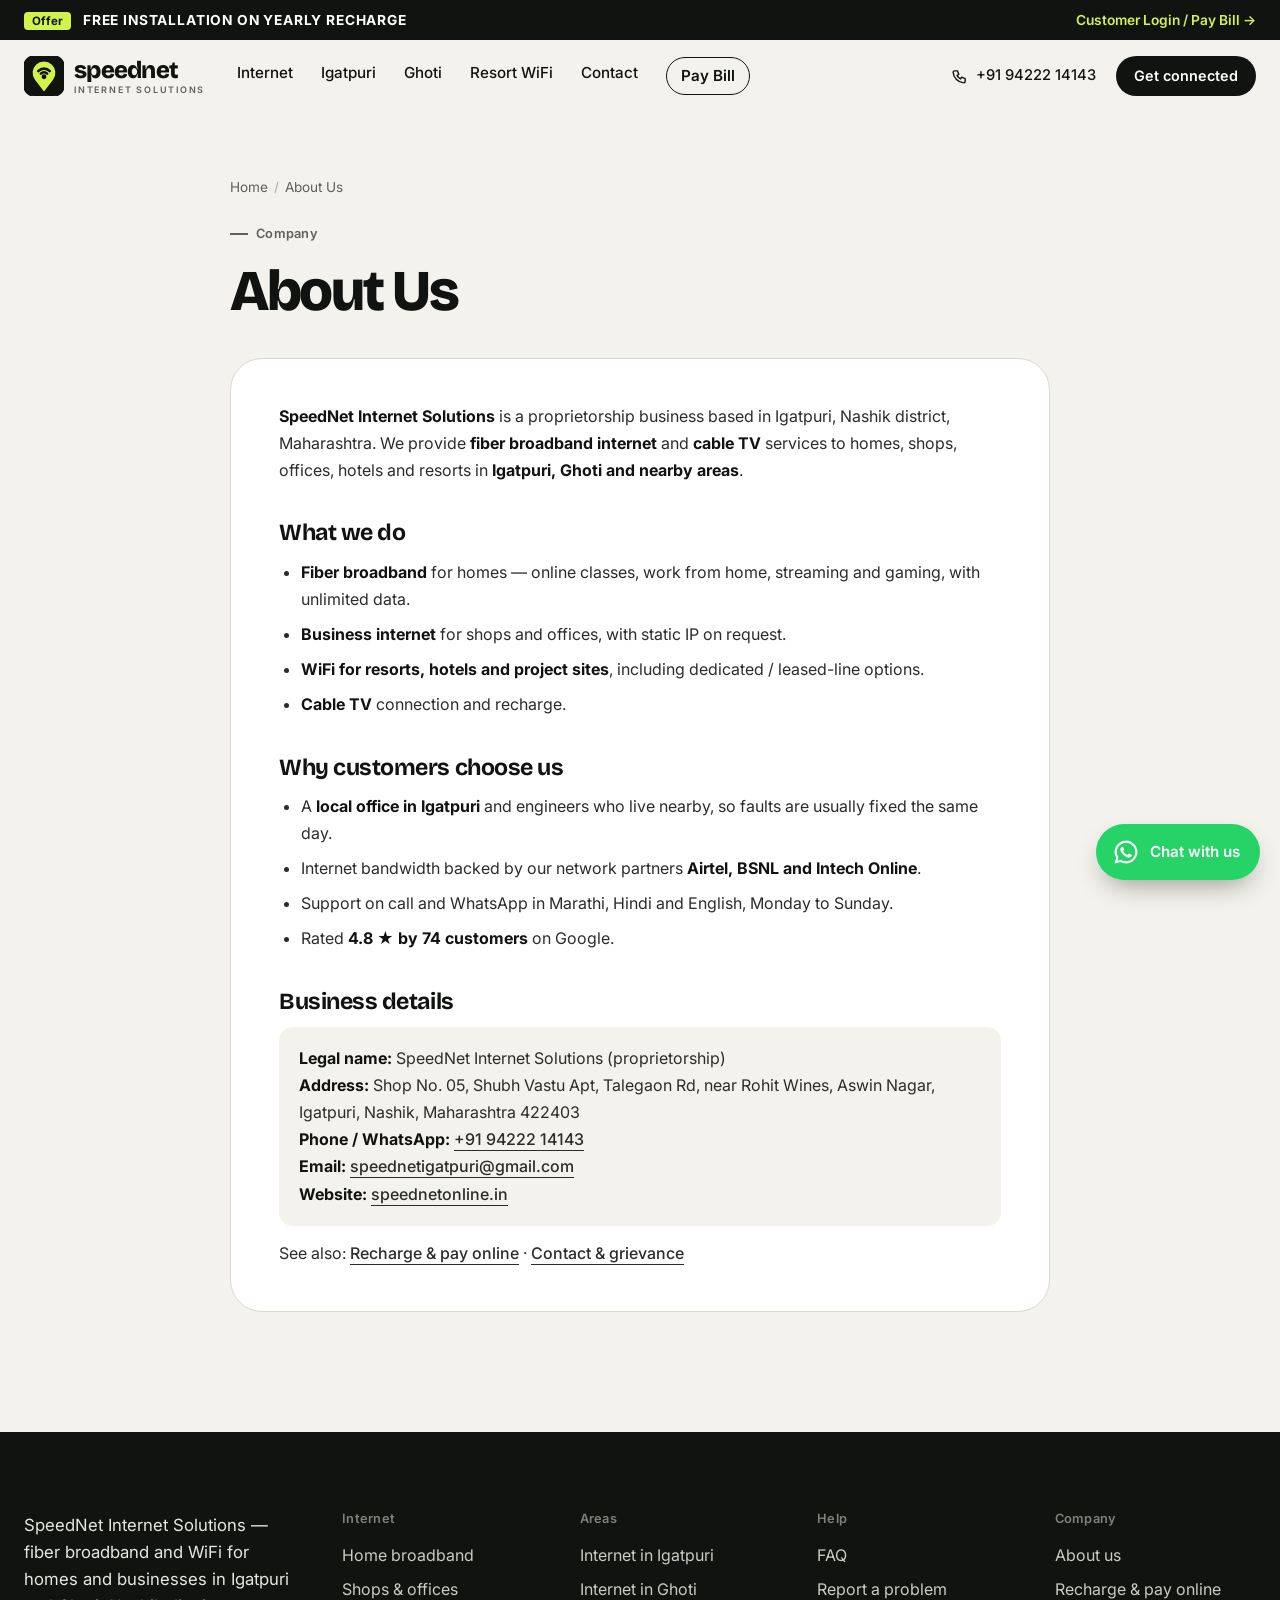
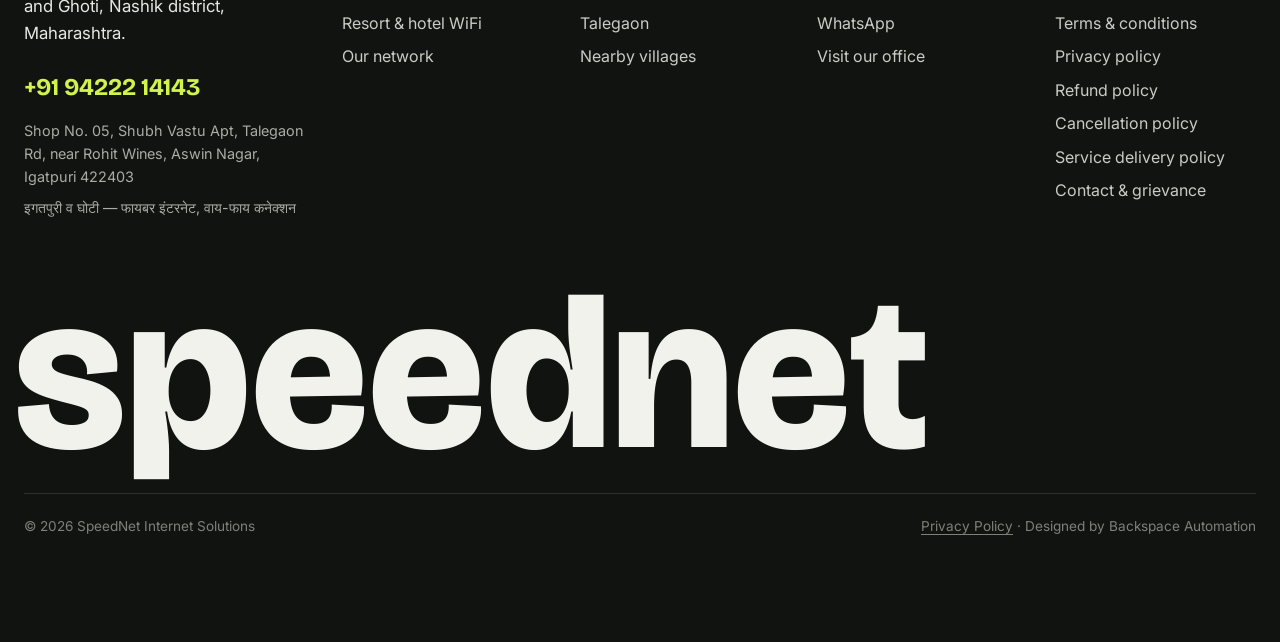
==== about/index.html @ 379d0dfe "Add payment-gateway pages: About, Recharge, Terms, Refund, Cancellation, Service Delivery, Contact &" ====
<!doctype html>
<html lang="en-IN">
<head>
  <meta charset="utf-8" />
  <meta name="viewport" content="width=device-width, initial-scale=1" />
  <title>About Us | SpeedNet Internet Solutions</title>
  <meta name="description" content="About SpeedNet Internet Solutions — local fiber broadband and cable TV provider in Igatpuri and Ghoti, Nashik district." />
  <link rel="canonical" href="https://speednetonline.in/about/" />
  <meta name="robots" content="index, follow" />
  <meta name="theme-color" content="#f4f2ec" />
  <link rel="preconnect" href="https://fonts.googleapis.com" />
  <link rel="preconnect" href="https://fonts.gstatic.com" crossorigin />
  <link href="https://fonts.googleapis.com/css2?family=Bricolage+Grotesque:opsz,wght@12..96,500;12..96,600;12..96,700;12..96,800&family=Inter:wght@400;500;600&family=Instrument+Serif:ital@1&display=swap" rel="stylesheet" />
  <link rel="stylesheet" href="../styles.css?v=18" />
  <link rel="icon" type="image/svg+xml" href="../brand/speednet-icon.svg" />
  <link rel="apple-touch-icon" href="../brand/png/apple-touch-icon.png" />
  <meta property="og:type" content="website" />
  <meta property="og:locale" content="en_IN" />
  <meta property="og:site_name" content="SpeedNet Internet Solutions" />
  <meta property="og:title" content="About Us | SpeedNet Internet Solutions" />
  <meta property="og:description" content="About SpeedNet Internet Solutions — local fiber broadband and cable TV provider in Igatpuri and Ghoti, Nashik district." />
  <meta property="og:url" content="https://speednetonline.in/about/" />
  <meta property="og:image" content="https://speednetonline.in/brand/png/speednet-share.png" />
  <script type="application/ld+json">
{
  "@context": "https://schema.org",
  "@graph": [
    {
      "@type": "BreadcrumbList",
      "itemListElement": [
        {
          "@type": "ListItem",
          "position": 1,
          "name": "Home",
          "item": "https://speednetonline.in/"
        },
        {
          "@type": "ListItem",
          "position": 2,
          "name": "About Us",
          "item": "https://speednetonline.in/about/"
        }
      ]
    },
    {
      "@type": "AboutPage",
      "name": "About Us",
      "url": "https://speednetonline.in/about/",
      "inLanguage": "en-IN",
      "dateModified": "2026-11-23",
      "publisher": {
        "@id": "https://speednetonline.in/#business"
      }
    }
  ]
}
  </script>
</head>
<body>

  <div class="topbar">
    <div class="wrap topbar__inner">
      <p class="topbar__offer"><span class="tag">Offer</span> <strong>FREE INSTALLATION ON YEARLY RECHARGE</strong></p>
      <a href="https://customer.speednetonline.in/" target="_blank" rel="noopener">Customer Login / Pay Bill →</a>
    </div>
  </div>

  <header class="nav" id="nav">
    <div class="wrap nav__inner">
      <a href="../" class="brand" aria-label="SpeedNet Internet Solutions home">
        <svg class="brand__mark" viewBox="0 0 64 64" aria-hidden="true"><rect width="64" height="64" rx="16" fill="#111311"/><path d="M32 55 L18.5 37.3 A17 17 0 1 1 45.5 37.3 Z" fill="#d2f34c" stroke="#d2f34c" stroke-width="2.4" stroke-linejoin="round"/><path d="M22.8 24.1 A13 13 0 0 1 41.2 24.1 M27 28.2 A7 7 0 0 1 37 28.2" fill="none" stroke="#111311" stroke-width="4.2" stroke-linecap="round"/><circle cx="32" cy="33.2" r="2.9" fill="#111311"/></svg>
        <span class="brand__name">speednet<small>Internet Solutions</small></span>
      </a>
      <nav class="nav__links" id="navLinks" aria-label="Main">
        <a href="../#plans">Internet</a>
        <a href="../igatpuri/">Igatpuri</a>
        <a href="../ghoti/">Ghoti</a>
        <a href="../resort-wifi-igatpuri/">Resort WiFi</a>
        <a href="/contact/">Contact</a>
        <a href="https://customer.speednetonline.in/" class="nav__pay" target="_blank" rel="noopener">Pay Bill</a>
        <a href="https://wa.me/919422214143?text=Hi%20SpeedNet%2C%20I%20want%20a%20new%20connection" class="btn btn--ink nav__mobile-cta" target="_blank" rel="noopener">WhatsApp us</a>
      </nav>
      <div class="nav__right">
        <a href="tel:+919422214143" class="nav__phone"><svg viewBox="0 0 24 24"><path d="M5 4h4l2 5-2.5 1.5a11 11 0 0 0 5 5L15 13l5 2v4a2 2 0 0 1-2 2A16 16 0 0 1 3 6a2 2 0 0 1 2-2"/></svg> +91 94222 14143</a>
        <a href="/contact/" class="btn btn--ink btn--sm">Get connected</a>
        <button class="burger" id="burger" aria-label="Menu" aria-expanded="false"><span></span><span></span></button>
      </div>
    </div>
  </header>

  <main>
    <section class="section legal-page">
      <div class="wrap legal">
        <ol class="crumbs" aria-label="Breadcrumb"><li><a href="../">Home</a></li><li aria-current="page">About Us</li></ol>
        <p class="eyebrow">Company</p>
        <h1>About Us</h1>

        <div class="legal__body">

<p><strong>SpeedNet Internet Solutions</strong> is a proprietorship business based in Igatpuri, Nashik district, Maharashtra. We provide <strong>fiber broadband internet</strong> and <strong>cable TV</strong> services to homes, shops, offices, hotels and resorts in <strong>Igatpuri, Ghoti and nearby areas</strong>.</p>
<h2>What we do</h2>
<ul>
  <li><strong>Fiber broadband</strong> for homes — online classes, work from home, streaming and gaming, with unlimited data.</li>
  <li><strong>Business internet</strong> for shops and offices, with static IP on request.</li>
  <li><strong>WiFi for resorts, hotels and project sites</strong>, including dedicated / leased-line options.</li>
  <li><strong>Cable TV</strong> connection and recharge.</li>
</ul>
<h2>Why customers choose us</h2>
<ul>
  <li>A <strong>local office in Igatpuri</strong> and engineers who live nearby, so faults are usually fixed the same day.</li>
  <li>Internet bandwidth backed by our network partners <strong>Airtel, BSNL and Intech Online</strong>.</li>
  <li>Support on call and WhatsApp in Marathi, Hindi and English, Monday to Sunday.</li>
  <li>Rated <strong>4.8 ★ by 74 customers</strong> on Google.</li>
</ul>
<h2>Business details</h2>
<p class="legal__contact"><strong>Legal name:</strong> SpeedNet Internet Solutions (proprietorship)<br /><strong>Address:</strong> Shop No. 05, Shubh Vastu Apt, Talegaon Rd, near Rohit Wines, Aswin Nagar, Igatpuri, Nashik, Maharashtra 422403<br /><strong>Phone / WhatsApp:</strong> <a class="ul" href="tel:+919422214143">+91 94222 14143</a><br /><strong>Email:</strong> <a class="ul" href="mailto:speednetigatpuri@gmail.com">speednetigatpuri@gmail.com</a><br /><strong>Website:</strong> <a class="ul" href="https://speednetonline.in/">speednetonline.in</a></p>
<p>See also: <a class="ul" href="/recharge/">Recharge &amp; pay online</a> · <a class="ul" href="/contact/">Contact &amp; grievance</a></p>

        </div>
      </div>
    </section>
  </main>

  <footer class="footer">
    <div class="wrap">
      <div class="footer__top">
        <div class="footer__col footer__about">
          <p>SpeedNet Internet Solutions — fiber broadband and WiFi for homes and businesses in Igatpuri and Ghoti, Nashik district, Maharashtra.</p>
          <p class="footer__contact"><a href="tel:+919422214143">+91 94222 14143</a></p>
          <p class="footer__addr">Shop No. 05, Shubh Vastu Apt, Talegaon Rd, near Rohit Wines, Aswin Nagar, Igatpuri 422403</p>
          <p class="footer__addr mr" lang="mr">इगतपुरी व घोटी — फायबर इंटरनेट, वाय-फाय कनेक्शन</p>
        </div>
        <div class="footer__col"><h4>Internet</h4><a href="../#plans">Home broadband</a><a href="../#plans">Shops &amp; offices</a><a href="../resort-wifi-igatpuri/">Resort &amp; hotel WiFi</a><a href="../#network">Our network</a></div>
        <div class="footer__col"><h4>Areas</h4><a href="../igatpuri/">Internet in Igatpuri</a><a href="../ghoti/">Internet in Ghoti</a><a href="../igatpuri/#talegaon">Talegaon</a><a href="https://wa.me/919422214143?text=Hi%20SpeedNet%2C%20is%20internet%20available%20at%20my%20location%3F" target="_blank" rel="noopener">Nearby villages</a></div>
        <div class="footer__col"><h4>Help</h4><a href="../#help">FAQ</a><a href="tel:+919422214143">Report a problem</a><a href="https://wa.me/919422214143" target="_blank" rel="noopener">WhatsApp</a><a href="/contact/">Visit our office</a></div>
        <div class="footer__col"><h4>Company</h4><a href="/about/">About us</a><a href="/recharge/">Recharge &amp; pay online</a><a href="/terms/">Terms &amp; conditions</a><a href="/privacy-policy/">Privacy policy</a><a href="/refund-policy/">Refund policy</a><a href="/cancellation-policy/">Cancellation policy</a><a href="/service-delivery-policy/">Service delivery policy</a><a href="/contact/">Contact &amp; grievance</a></div>
      </div>
      <p class="footer__word" aria-hidden="true">speednet</p>
      <div class="footer__bottom">
        <span>© <span id="yr"></span> SpeedNet Internet Solutions</span>
        <span class="footer__legal"><a href="/privacy-policy/">Privacy Policy</a> · Designed by Backspace Automation</span>
      </div>
    </div>
  </footer>

  <a class="wa-float" href="https://wa.me/919422214143?text=Hi%20SpeedNet%2C%20I%20want%20a%20new%20internet%20connection%20in%20Igatpuri." target="_blank" rel="noopener" aria-label="Chat with SpeedNet on WhatsApp"><svg viewBox="0 0 32 32" aria-hidden="true"><path fill="currentColor" stroke="none" d="M16 3a13 13 0 0 0-11.2 19.6L3 29l6.6-1.7A13 13 0 1 0 16 3zm0 23.6a10.6 10.6 0 0 1-5.4-1.5l-.4-.2-3.9 1 1-3.8-.2-.4A10.6 10.6 0 1 1 16 26.6zm5.8-7.9c-.3-.2-1.9-.9-2.2-1-.3-.1-.5-.2-.7.2l-1 1.2c-.2.2-.4.2-.7.1a8.7 8.7 0 0 1-4.3-3.8c-.3-.6.3-.5.9-1.7.1-.2 0-.4 0-.5l-1-2.4c-.3-.6-.5-.5-.7-.5h-.6a1.2 1.2 0 0 0-.9.4 3.6 3.6 0 0 0-1.1 2.7 6.3 6.3 0 0 0 1.3 3.3 14.4 14.4 0 0 0 5.5 4.9c2 .9 2.8 1 3.9.8a3.3 3.3 0 0 0 2.1-1.5 2.7 2.7 0 0 0 .2-1.5c-.1-.2-.3-.2-.6-.4z"/></svg><span>Chat with us</span></a>

  <script src="../script.js?v=18"></script>
</body>
</html>
---- styles.css ----
/* SpeedNet — editorial, light, photo-led */

:root {
  --paper: #f4f2ec;
  --paper-2: #ebe7dc;
  --white: #ffffff;
  --ink: #111311;
  --ink-2: #2a2d29;
  --muted: #5e615a;
  --line: #dcd8cc;
  --lime: #d2f34c;
  --lime-deep: #b9dc2c;
  --orange: #ff6a3d;

  --r-xl: 32px;
  --r-lg: 22px;
  --r-md: 14px;

  --f-head: "Bricolage Grotesque", "Inter", system-ui, sans-serif;
  --f-body: "Inter", system-ui, sans-serif;
  --f-serif: "Instrument Serif", Georgia, serif;
  --ease: cubic-bezier(.2, .8, .2, 1);
}

*, *::before, *::after { box-sizing: border-box; }
html { scroll-behavior: smooth; scroll-padding-top: 84px; }
body {
  margin: 0;
  background: var(--paper);
  color: var(--ink);
  font: 400 16px/1.6 var(--f-body);
  -webkit-font-smoothing: antialiased;
  overflow-x: hidden;
}
img { display: block; max-width: 100%; }
a { color: inherit; text-decoration: none; }
button { font: inherit; color: inherit; background: none; border: 0; cursor: pointer; }
h1, h2, h3, h4 { font-family: var(--f-head); margin: 0; line-height: 1.04; letter-spacing: -0.025em; font-weight: 700; }
p { margin: 0; }
svg { fill: none; stroke: currentColor; stroke-width: 2; stroke-linecap: round; stroke-linejoin: round; }
em { font-family: var(--f-serif); font-style: italic; font-weight: 400; letter-spacing: -0.01em; }

.wrap { width: min(1240px, 100% - 48px); margin-inline: auto; }

/* ---------- small parts ---------- */
.eyebrow {
  display: inline-flex; align-items: center; gap: 8px;
  font-size: .8rem; font-weight: 600; letter-spacing: .02em; color: var(--muted);
  margin-bottom: 18px;
}
.eyebrow::before { content: ""; width: 18px; height: 2px; background: currentColor; }
.eyebrow--lime { color: var(--lime); }

.ul { border-bottom: 1.5px solid currentColor; padding-bottom: 1px; font-weight: 500; }
.ul:hover { color: var(--muted); }

.btn {
  display: inline-flex; align-items: center; justify-content: center; gap: 8px;
  height: 50px; padding: 0 24px; border-radius: 999px;
  font-weight: 600; font-size: .95rem; white-space: nowrap;
  transition: background .2s, color .2s, transform .2s var(--ease), box-shadow .2s;
}
.btn:active { transform: translateY(1px); }
.btn--sm { height: 40px; padding: 0 18px; font-size: .9rem; }
.btn--ink { background: var(--ink); color: var(--white); }
.btn--ink:hover { background: var(--ink-2); }
.btn--lime { background: var(--lime); color: var(--ink); }
.btn--lime:hover { background: var(--lime-deep); }
.btn--outline { border: 1.5px solid var(--ink); }
.btn--outline:hover { background: var(--ink); color: var(--white); }
.btn--outline-ink { border: 1.5px solid var(--ink); }
.btn--outline-ink:hover { background: rgba(17,19,17,.08); }

.chip {
  display: inline-block; padding: 5px 11px; border-radius: 999px;
  background: var(--lime); color: var(--ink); font-size: .78rem; font-weight: 600;
}

.arrows { display: flex; align-items: center; gap: 8px; }
.arrow {
  width: 48px; height: 48px; border-radius: 50%; display: grid; place-items: center;
  border: 1.5px solid var(--ink); transition: background .2s, color .2s;
}
.arrow:hover { background: var(--ink); color: var(--white); }
.arrow svg { width: 20px; height: 20px; }

/* ---------- topbar ---------- */
.topbar { background: var(--ink); color: #e9eae4; font-size: .86rem; }
.topbar__inner { display: flex; justify-content: space-between; align-items: center; gap: 16px; padding: 9px 0; }
.topbar .tag { background: var(--lime); color: var(--ink); font-weight: 700; font-size: .72rem; padding: 2px 8px; border-radius: 4px; margin-right: 8px; }
.topbar a { color: var(--lime); font-weight: 600; white-space: nowrap; }

/* ---------- nav ---------- */
.nav { position: sticky; top: 0; z-index: 40; border-bottom: 1px solid transparent; transition: border-color .2s; }
/* blur lives on a pseudo-element so the fixed mobile menu isn't trapped inside the bar */
.nav::before { content: ""; position: absolute; inset: 0; z-index: -2; background: rgba(244, 242, 236, .92); backdrop-filter: blur(10px); -webkit-backdrop-filter: blur(10px); }
.nav.is-stuck { border-bottom-color: var(--line); }
.nav__inner { display: flex; align-items: center; gap: 32px; height: 72px; }
.brand { display: inline-flex; align-items: center; gap: 10px; font-family: var(--f-head); font-weight: 800; font-size: 1.35rem; letter-spacing: -0.03em; }
.brand__mark { width: 40px; height: 40px; flex: none; }
.brand__name { display: grid; line-height: 1; font-size: 1.5rem; letter-spacing: -0.03em; }
.brand__name small { font-family: var(--f-body); font-size: .56rem; font-weight: 600; letter-spacing: .2em; text-transform: uppercase; color: var(--muted); margin-top: 4px; }
.nav__links { display: flex; gap: 28px; font-size: .95rem; font-weight: 500; }
.nav__links a { position: relative; padding: 4px 0; }
.nav__links a:not(.btn)::after { content: ""; position: absolute; left: 0; right: 100%; bottom: -2px; height: 2px; background: var(--ink); transition: right .25s var(--ease); }
.nav__links a:not(.btn):hover::after, .nav__links a.is-on::after { right: 0; }
.nav__mobile-cta { display: none; }
.nav__right { margin-left: auto; display: flex; align-items: center; gap: 20px; font-size: .92rem; font-weight: 500; }
.nav__phone { display: inline-flex; align-items: center; gap: 8px; }
.nav__phone svg { width: 17px; height: 17px; }
.nav__login:hover, .nav__phone:hover { color: var(--muted); }
.burger { display: none; width: 44px; height: 44px; border-radius: 50%; border: 1.5px solid var(--ink); flex-direction: column; align-items: center; justify-content: center; gap: 5px; }
.burger span { width: 16px; height: 2px; background: var(--ink); transition: transform .25s var(--ease); }
.burger[aria-expanded="true"] span:first-child { transform: translateY(3.5px) rotate(45deg); }
.burger[aria-expanded="true"] span:last-child { transform: translateY(-3.5px) rotate(-45deg); }

/* ---------- hero ---------- */
.hero { padding: 12px 0 0; }
.hero__panel {
  display: grid; grid-template-columns: 1.05fr .95fr; gap: 12px;
  background: var(--white); border-radius: var(--r-xl); padding: 12px;
}
.hero__copy { padding: 56px 40px 44px 48px; display: flex; flex-direction: column; }
.kicker { display: flex; align-items: flex-start; line-height: 1.4; gap: 10px; font-size: .88rem; color: var(--muted); font-weight: 500; }
.kicker .dot { flex: none; margin-top: 6px; width: 8px; height: 8px; border-radius: 50%; background: #2fbf71; box-shadow: 0 0 0 4px rgba(47,191,113,.18); }
.hero h1 { font-size: clamp(2.7rem, 5.6vw, 4.9rem); font-weight: 800; letter-spacing: -0.045em; margin: 22px 0 22px; }
.hero h1 em { font-size: 1.05em; }
.hero__sub { color: var(--muted); font-size: 1.1rem; max-width: 520px; }

.pin { margin-top: 34px; max-width: 520px; }
.pin label { display: block; font-size: .85rem; font-weight: 600; margin-bottom: 10px; }
.pin__row { display: flex; gap: 6px; padding: 6px; border-radius: 999px; background: var(--paper); border: 1.5px solid var(--line); transition: border-color .2s; }
.pin__row:focus-within { border-color: var(--ink); }
.pin__row input { flex: 1; min-width: 0; border: 0; outline: 0; background: none; font: inherit; font-size: 1.05rem; padding: 0 18px; letter-spacing: .06em; color: var(--ink); }
.pin__row input::placeholder { letter-spacing: 0; color: #8b8e86; }
.pin__row .btn { height: 48px; padding: 0 28px; }
.pin.shake .pin__row { animation: shake .35s; border-color: var(--orange); }
@keyframes shake { 25% { transform: translateX(-5px); } 75% { transform: translateX(5px); } }
.pin__result { min-height: 26px; margin-top: 12px; font-size: .92rem; }
.pin__result b { font-weight: 600; }
.pin__result .ok { color: #1f8f52; }
.pin__result .soon { color: #b5640f; }
.pin__result .err { color: #c2410c; }

.proof { display: flex; align-items: center; gap: 14px; margin-top: auto; padding-top: 30px; font-size: .9rem; line-height: 1.4; }
.proof span { color: var(--muted); }
.proof__wa { width: 48px; height: 48px; flex: none; border-radius: 50%; display: grid; place-items: center; background: #25d366; color: #fff; }
.proof__wa svg { width: 24px; height: 24px; }
.proof strong { font-weight: 600; }
.proof .ul { color: var(--ink); font-weight: 600; }
.footer__contact { margin-top: 18px; font-family: var(--f-head); font-size: 1.5rem; font-weight: 700; color: var(--lime); }
.proof__faces { display: flex; }
.proof__faces img { width: 40px; height: 40px; border-radius: 50%; border: 3px solid var(--white); object-fit: cover; }
.proof__faces img + img { margin-left: -12px; }

.hero__media { position: relative; margin: 0; border-radius: calc(var(--r-xl) - 8px); overflow: hidden; min-height: 600px; }
.hero__media > img { position: absolute; inset: 0; width: 100%; height: 100%; object-fit: cover; object-position: 40% center; }
.float {
  position: absolute; background: var(--white); border-radius: var(--r-md);
  box-shadow: 0 12px 30px -10px rgba(17, 19, 17, .25);
}
.float--speed { left: 20px; bottom: 20px; padding: 16px 20px; display: grid; gap: 2px; background: var(--ink); color: var(--white); }
.float__label { font-size: .75rem; color: #a9ada3; }
.float__big { font-family: var(--f-head); font-size: 2.2rem; font-weight: 800; letter-spacing: -0.04em; line-height: 1.05; color: var(--lime); }
.float__meta { font-size: .78rem; color: #cfd2c9; font-variant-numeric: tabular-nums; }
.float--install { right: 20px; top: 20px; padding: 12px 16px 12px 12px; display: flex; align-items: center; gap: 12px; font-size: .85rem; line-height: 1.3; }
.float--install svg { width: 34px; height: 34px; padding: 8px; border-radius: 50%; background: var(--lime); stroke-width: 3; }
.float--install span { display: block; color: var(--muted); font-size: .78rem; }

/* ---------- ticker ---------- */
.ticker { margin-top: 12px; background: var(--lime); overflow: hidden; border-block: 1.5px solid var(--ink); }
.ticker__track { display: flex; align-items: center; gap: 28px; width: max-content; padding: 16px 0; animation: tick 40s linear infinite; font-family: var(--f-head); font-weight: 700; font-size: 1.35rem; letter-spacing: -0.02em; }
.ticker__track i { font-style: normal; font-size: 1.1rem; }
@keyframes tick { to { transform: translateX(-50%); } }

/* ---------- numbers ---------- */
.numbers { display: grid; grid-template-columns: repeat(4, 1fr); padding: 56px 0 0; }
.numbers div { padding: 0 24px; border-left: 1px solid var(--line); }
.numbers div:first-child { border-left: 0; padding-left: 0; }
.numbers strong { display: block; font-family: var(--f-head); font-size: clamp(2.2rem, 4vw, 3.4rem); font-weight: 700; letter-spacing: -0.04em; line-height: 1; }
.numbers small { font-size: .5em; color: var(--muted); font-weight: 600; margin-left: 2px; }
.numbers span { color: var(--muted); font-size: .9rem; display: block; margin-top: 8px; }

/* ---------- sections ---------- */
.section { padding: 120px 0; }
.section--tint { background: var(--paper-2); }
.section--ink { background: var(--ink); color: #f1f2ec; }
.section h2 { font-size: clamp(2.1rem, 4vw, 3.4rem); letter-spacing: -0.035em; }
.head { margin-bottom: 52px; }
.head--split { display: flex; justify-content: space-between; align-items: flex-end; gap: 40px; }
.head__aside { max-width: 380px; display: grid; gap: 20px; justify-items: start; color: var(--muted); }
.head__aside .arrows { justify-self: end; }

/* ---------- plans ---------- */
.seg { display: inline-flex; padding: 4px; border-radius: 999px; background: var(--white); border: 1px solid var(--line); }
.seg button { padding: 9px 18px; border-radius: 999px; font-size: .9rem; font-weight: 600; color: var(--muted); transition: background .2s, color .2s; }
.seg button em { font-family: var(--f-body); font-style: normal; font-size: .75rem; color: #1f8f52; margin-left: 4px; }
.seg button[aria-selected="true"] { background: var(--ink); color: var(--white); }
.seg button[aria-selected="true"] em { color: var(--lime); }

.plans { display: grid; grid-template-columns: repeat(4, 1fr); gap: 12px; }
.plan {
  position: relative; display: flex; flex-direction: column; gap: 22px;
  background: var(--white); border-radius: var(--r-lg); padding: 28px 26px 26px;
  border: 1px solid var(--line);
  transition: transform .3s var(--ease), box-shadow .3s;
}
.plan:hover { transform: translateY(-4px); box-shadow: 0 20px 40px -24px rgba(17,19,17,.35); }
.plan h3 { font-size: 1.5rem; }
.plan header p { color: var(--muted); font-size: .9rem; margin-top: 6px; min-height: 2.9em; }
.plan ul { list-style: none; margin: 0 0 auto; padding: 18px 0 0; border-top: 1px solid var(--line); display: grid; gap: 10px; font-size: .93rem; }
.plan li { display: flex; gap: 10px; }
.plan li::before { content: ""; flex: none; width: 16px; height: 16px; margin-top: 4px; background: url("data:image/svg+xml,%3Csvg xmlns='http://www.w3.org/2000/svg' viewBox='0 0 24 24' fill='none' stroke='%23111311' stroke-width='3' stroke-linecap='round' stroke-linejoin='round'%3E%3Cpath d='m5 12 4.5 4.5L19 7'/%3E%3C/svg%3E") center/contain no-repeat; }

.dial { position: relative; width: 170px; margin: 4px 0 -6px; }
.dial svg { width: 100%; overflow: visible; }
.dial path { stroke-width: 9; }
.dial__bg { stroke: var(--paper-2); }
.dial__fg { stroke: var(--ink); stroke-dasharray: calc(var(--v) * 157.1) 157.1; stroke-dashoffset: 0; transition: stroke-dasharray 1.2s var(--ease); }
.plans:not(.is-in) .dial__fg { stroke-dasharray: 0 157.1; }
.dial b { position: absolute; left: 0; right: 0; bottom: 6px; text-align: center; font-family: var(--f-head); font-size: 2.4rem; font-weight: 800; letter-spacing: -0.05em; line-height: 1; }
.dial span { position: absolute; left: 0; right: 0; bottom: -14px; text-align: center; font-size: .78rem; color: var(--muted); font-weight: 600; }
.price { display: flex; align-items: baseline; gap: 2px; margin-top: 8px; }
.price__cur { font-size: 1.2rem; font-weight: 600; }
.price__amt { font-family: var(--f-head); font-size: 2.4rem; font-weight: 700; letter-spacing: -0.04em; line-height: 1; font-variant-numeric: tabular-nums; }
.price__per { color: var(--muted); font-size: .9rem; margin-left: 4px; }

.plan--pick { background: var(--ink); color: var(--white); border-color: var(--ink); }
.plan--pick header p, .plan--pick .price__per, .plan--pick .dial span { color: #a9ada3; }
.plan--pick ul { border-top-color: #33372f; }
.plan--pick li::before { filter: invert(1); }
.plan--pick .dial__bg { stroke: #2b2e29; }
.plan--pick .dial__fg { stroke: var(--lime); }
.plan__flag { position: absolute; top: 22px; right: 22px; background: var(--lime); color: var(--ink); font-size: .72rem; font-weight: 700; padding: 4px 10px; border-radius: 999px; }
.note { margin-top: 28px; color: var(--muted); font-size: .95rem; }
.note a { color: var(--ink); }

/* ---------- use cases ---------- */
.uses { display: grid; grid-auto-flow: column; grid-auto-columns: calc((100% - 36px) / 3.3); gap: 12px; overflow-x: auto; scroll-snap-type: x mandatory; scrollbar-width: none; padding-bottom: 4px; }
.uses::-webkit-scrollbar { display: none; }
.use { scroll-snap-align: start; position: relative; display: block; border-radius: var(--r-lg); overflow: hidden; aspect-ratio: 4 / 5; background: var(--ink); color: var(--white); }
.use img { position: absolute; inset: 0; width: 100%; height: 100%; object-fit: cover; transition: transform .8s var(--ease); }
.use::after { content: ""; position: absolute; inset: 0; background: linear-gradient(180deg, transparent 40%, rgba(10, 11, 10, .85)); }
.use:hover img { transform: scale(1.04); }
.use__body { position: absolute; left: 0; right: 0; bottom: 0; padding: 24px; z-index: 1; }
.use h3 { font-size: 1.6rem; margin: 12px 0 6px; }
.use p { color: #dcdfd6; font-size: .93rem; max-width: 320px; }

/* ---------- why ---------- */
.why { display: grid; grid-template-columns: .9fr 1.1fr; gap: 80px; align-items: start; }
.why__side { position: sticky; top: 120px; }
.why__side > p:not(.eyebrow) { color: var(--muted); font-size: 1.05rem; margin: 22px 0 30px; max-width: 440px; }
.why__list { list-style: none; margin: 0; padding: 0; }
.why__list li { display: grid; grid-template-columns: 70px 1fr; gap: 20px; padding: 34px 0; border-top: 1px solid var(--line); }
.why__list li:last-child { border-bottom: 1px solid var(--line); }
.why__n { font-family: var(--f-head); font-weight: 600; font-size: 1rem; color: var(--muted); padding-top: 4px; }
.why__list h3 { font-size: 1.55rem; letter-spacing: -0.02em; margin-bottom: 10px; }
.why__list p { color: var(--muted); max-width: 520px; }

/* ---------- calculator ---------- */
.calc { display: grid; grid-template-columns: .85fr 1.15fr; gap: 80px; align-items: center; }
.calc__intro > p:not(.eyebrow) { color: #a9ada3; margin: 18px 0 30px; font-size: 1.05rem; }
.speeds { display: flex; flex-wrap: wrap; gap: 8px; }
.speeds button { padding: 11px 18px; border-radius: 999px; border: 1.5px solid #3a3e37; font-weight: 600; font-size: .92rem; transition: background .2s, border-color .2s, color .2s; }
.speeds button:hover { border-color: #f1f2ec; }
.speeds button[aria-checked="true"] { background: var(--lime); border-color: var(--lime); color: var(--ink); }
.calc__table { display: grid; }
.row { display: grid; grid-template-columns: 1.1fr 1fr 1fr; align-items: center; gap: 16px; padding: 22px 0; border-top: 1px solid #2d302a; }
.row:last-child { border-bottom: 1px solid #2d302a; }
.row--head { padding: 0 0 14px; border-top: 0; font-size: .8rem; color: #8f9389; font-weight: 600; }
.row__what b { display: block; font-family: var(--f-head); font-size: 1.2rem; font-weight: 600; letter-spacing: -0.01em; }
.row__what span { font-size: .82rem; color: #8f9389; }
.row__us { font-family: var(--f-head); font-weight: 700; font-size: 1.7rem; color: var(--lime); letter-spacing: -0.03em; font-variant-numeric: tabular-nums; }
.row__them { color: #8f9389; font-variant-numeric: tabular-nums; text-decoration: line-through; text-decoration-color: rgba(255,106,61,.7); text-decoration-thickness: 2px; }

/* ---------- coverage ---------- */
.cities { display: grid; grid-template-columns: repeat(4, 1fr); border-top: 1px solid var(--line); }
.city { display: flex; justify-content: space-between; align-items: center; gap: 10px; padding: 20px 4px; border-bottom: 1px solid var(--line); font-family: var(--f-head); font-size: 1.25rem; font-weight: 600; letter-spacing: -0.015em; }
.city:nth-child(4n+1) { padding-left: 0; }
.city:not(:nth-child(4n)) { border-right: 1px solid var(--line); padding-right: 20px; }
.city:not(:nth-child(4n+1)) { padding-left: 20px; }
.city small { font-family: var(--f-body); font-size: .74rem; font-weight: 600; letter-spacing: .01em; padding: 3px 9px; border-radius: 999px; white-space: nowrap; }
.city small.live { background: var(--lime); }
.city small.soon { background: var(--paper-2); color: var(--muted); }

/* ---------- area (coverage) ---------- */
.area { display: grid; grid-template-columns: .9fr 1.1fr; gap: 12px; }
.area__cards { display: grid; gap: 12px; }
.town { display: block; background: var(--white); border: 1px solid var(--line); border-radius: var(--r-lg); padding: 26px 28px; }
.town__top { display: flex; justify-content: space-between; align-items: center; gap: 12px; margin-bottom: 8px; }
.town h3 { font-size: 1.9rem; letter-spacing: -0.03em; }
.town p { color: var(--muted); font-size: .95rem; }
.town .town__pin { margin-top: 14px; color: var(--ink); font-weight: 600; font-size: .85rem; }
.town small { font-size: .78rem; font-weight: 700; padding: 4px 11px; border-radius: 999px; }
.town small.live { background: var(--lime); }
.town--ask { background: var(--ink); border-color: var(--ink); color: var(--white); transition: background .2s; }
.town--ask:hover { background: var(--ink-2); }
.town--ask h3 { font-size: 1.4rem; }
.town--ask p { color: #b6b9b0; }
.town--ask svg { width: 28px; height: 28px; color: var(--lime); }
.area__map { border-radius: var(--r-lg); overflow: hidden; min-height: 440px; background: var(--paper-2); border: 1px solid var(--line); }
.area__map iframe { width: 100%; height: 100%; min-height: 440px; border: 0; display: block; filter: grayscale(.35) contrast(1.05); }

/* ---------- offer ---------- */
.topbar__offer strong { letter-spacing: .06em; font-weight: 700; color: #fff; }
.offer {
  display: inline-flex; align-items: center; gap: 12px; align-self: flex-start;
  margin-top: 26px; padding: 8px 16px 8px 8px; border-radius: 999px;
  background: var(--lime); color: var(--ink); font-size: .95rem;
  box-shadow: 0 8px 20px -12px rgba(17, 19, 17, .5);
  transition: transform .2s var(--ease);
}
a.offer:hover { transform: translateY(-2px); }
.offer svg { width: 18px; height: 18px; }
.offer__tag { background: var(--ink); color: var(--lime); font-size: .72rem; font-weight: 700; letter-spacing: .08em; text-transform: uppercase; padding: 4px 10px; border-radius: 999px; }
.offer__text b { font-weight: 700; }
.offer--static { margin-top: 0; box-shadow: none; }

/* ---------- connection cards (no public prices) ---------- */
.plans--3 { grid-template-columns: repeat(3, 1fr); }
.plan__icon { width: 52px; height: 52px; border-radius: 14px; display: grid; place-items: center; background: var(--paper); color: var(--ink); }
.plan__icon svg { width: 26px; height: 26px; }
.plan--pick .plan__icon { background: var(--lime); color: var(--ink); }
.plan__cta { display: grid; gap: 10px; justify-items: center; margin-top: 6px; }
.plan__cta .btn { width: 100%; }
.plan__call { font-size: .88rem; font-weight: 500; color: var(--muted); }
.plan__call:hover { color: var(--ink); text-decoration: underline; }
.plan--pick .plan__call { color: #a9ada3; }
.plan--pick .plan__call:hover { color: var(--lime); }

/* ---------- clients marquee + partners ---------- */
.logos {
  overflow: hidden; padding: 6px 0;
  -webkit-mask-image: linear-gradient(90deg, transparent, #000 8%, #000 92%, transparent);
  mask-image: linear-gradient(90deg, transparent, #000 8%, #000 92%, transparent);
}
.logos__track {
  list-style: none; margin: 0; padding: 0;
  display: flex; gap: 14px; width: max-content;
  animation: logos-scroll var(--dur, 45s) linear infinite;
}
.logos:hover .logos__track, .logos:focus-within .logos__track { animation-play-state: paused; }
@keyframes logos-scroll { to { transform: translateX(calc(-50% - 7px)); } }

.logo-tile {
  flex: none; width: 220px; height: 112px; border-radius: var(--r-lg);
  background: var(--white); border: 1px solid var(--line);
  display: grid; place-items: center; padding: 18px 22px; text-align: center;
  transition: border-color .25s, box-shadow .25s;
}
.logo-tile img {
  height: var(--h, 44px); max-width: 100%; width: auto; object-fit: contain;
  filter: grayscale(1) contrast(1.05); opacity: .72;
  transition: filter .3s, opacity .3s;
}
.logo-tile img.is-light { filter: grayscale(1) invert(1) contrast(1.4); }
.logo-tile:hover { border-color: #cfcabd; box-shadow: 0 12px 24px -18px rgba(17,19,17,.4); }
.logo-tile:hover img { filter: none; opacity: 1; }
.logo-tile:hover img.is-light { filter: invert(1) hue-rotate(180deg); }
.logo-tile--text { gap: 2px; align-content: center; }
.logo-tile--text b { font-family: var(--f-head); font-size: 1.25rem; font-weight: 700; letter-spacing: -0.02em; line-height: 1.1; color: #3a3d37; }
.logo-tile--text small { font-size: .74rem; font-weight: 600; letter-spacing: .08em; text-transform: uppercase; color: var(--muted); }
.logo-tile--text:hover b { color: var(--ink); }

.partners { margin-top: 56px; display: grid; grid-template-columns: auto 1fr; align-items: center; gap: 28px; }
.partners__label { font-family: var(--f-head); font-size: 1.3rem; font-weight: 700; letter-spacing: -0.02em; }
.partners__row { list-style: none; margin: 0; padding: 0; display: grid; grid-template-columns: repeat(3, 1fr); gap: 14px; }
.logo-tile--static { width: auto; }
.logo-tile--static img { filter: none; opacity: 1; }

@media (prefers-reduced-motion: reduce) {
  .logos { overflow-x: auto; -webkit-mask-image: none; mask-image: none; }
  .logos__track { animation: none; padding: 0 24px; }
  .logos__track [aria-hidden="true"] { display: none; }
}

/* ---------- towns ---------- */
.towns { display: grid; grid-template-columns: repeat(3, 1fr); gap: 12px; }

/* ---------- contact ---------- */
.contact { display: grid; grid-template-columns: 1fr 1.1fr; gap: 12px; align-items: stretch; }
.contact__card { background: var(--white); border: 1px solid var(--line); border-radius: var(--r-xl); padding: 48px 44px; display: flex; flex-direction: column; }
.contact__list { margin: 30px 0 30px; display: grid; gap: 22px; }
.contact__list dt { display: flex; align-items: center; gap: 8px; font-size: .8rem; font-weight: 600; color: var(--muted); margin-bottom: 6px; }
.contact__list dt svg { width: 16px; height: 16px; }
.contact__list dd { margin: 0; font-size: 1.1rem; line-height: 1.5; font-weight: 500; }
.contact__phone { font-family: var(--f-head); font-size: 1.9rem; font-weight: 700; letter-spacing: -0.02em; }
.contact__phone:hover { color: var(--muted); }
.contact__actions { display: flex; flex-wrap: wrap; gap: 10px; }
.contact__actions svg { width: 18px; height: 18px; }
.btn--wa { background: #25d366; color: #fff; }
.btn--wa:hover { background: #1ebe5a; }
.contact__offer { margin-top: auto; padding-top: 28px; display: flex; align-items: center; gap: 10px; font-weight: 600; font-size: .95rem; }
.contact__map { border-radius: var(--r-xl); overflow: hidden; min-height: 460px; background: var(--paper-2); border: 1px solid var(--line); }
.contact__map iframe { width: 100%; height: 100%; min-height: 460px; border: 0; display: block; }
.footer__addr { margin-top: 8px; font-size: .9rem; color: #a9ada3; max-width: 320px; }

/* ---------- our network (photo bento) ---------- */
.network { display: grid; grid-template-columns: 1.15fr 1fr 1fr; grid-template-rows: 300px 300px; gap: 12px; }
.shot { position: relative; margin: 0; border-radius: var(--r-lg); overflow: hidden; background: var(--ink); color: var(--white); }
.shot img { position: absolute; inset: 0; width: 100%; height: 100%; object-fit: cover; transition: transform .9s var(--ease); }
.shot:hover img { transform: scale(1.05); }
.shot::after { content: ""; position: absolute; inset: 0; background: linear-gradient(180deg, rgba(10,11,10,0) 45%, rgba(10,11,10,.82)); }
.shot figcaption { position: absolute; left: 0; right: 0; bottom: 0; z-index: 1; padding: 20px 22px; }
.shot figcaption b { display: block; font-family: var(--f-head); font-size: 1.3rem; font-weight: 700; letter-spacing: -0.02em; line-height: 1.15; }
.shot figcaption span { display: block; color: #d4d7cf; font-size: .88rem; margin-top: 4px; max-width: 360px; }
.shot--tall { grid-row: span 2; }
.shot--lime { background: var(--lime); color: var(--ink); padding: 26px; display: flex; flex-direction: column; justify-content: space-between; }
.shot--lime::after { display: none; }
.shot--lime strong { font-family: var(--f-head); font-size: 2.6rem; font-weight: 800; letter-spacing: -0.04em; line-height: 1; }
.shot--lime p { color: #2f3427; font-size: .95rem; }
.shot--lime ul { list-style: none; margin: 0; padding: 0; display: flex; flex-wrap: wrap; gap: 6px; }
.shot--lime li { background: rgba(17,19,17,.08); border-radius: 999px; padding: 5px 11px; font-size: .8rem; font-weight: 600; }

/* ---------- steps ---------- */
.steps { list-style: none; margin: 56px 0 0; padding: 0; display: grid; grid-template-columns: repeat(3, 1fr); gap: 12px; counter-reset: step; }
.steps li { counter-increment: step; background: var(--white); border: 1px solid var(--line); border-radius: var(--r-lg); padding: 26px 26px 28px; position: relative; }
.steps li::before { content: "0" counter(step); display: inline-grid; place-items: center; width: 40px; height: 40px; border-radius: 50%; background: var(--ink); color: var(--lime); font-family: var(--f-head); font-weight: 700; font-size: .95rem; margin-bottom: 16px; }
.steps h3 { font-size: 1.3rem; margin-bottom: 6px; letter-spacing: -0.02em; }
.steps p { color: var(--muted); font-size: .95rem; }
.steps a { color: var(--ink); font-weight: 600; border-bottom: 1.5px solid currentColor; }

/* ---------- nearby areas chips ---------- */
.nearby { margin-top: 28px; display: flex; flex-wrap: wrap; align-items: center; gap: 8px; }
.nearby > span { font-weight: 600; margin-right: 6px; }
.nearby a, .nearby i { font-style: normal; padding: 8px 14px; border-radius: 999px; background: var(--white); border: 1px solid var(--line); font-size: .9rem; font-weight: 500; transition: border-color .2s, background .2s; }
.nearby a:hover { border-color: var(--ink); }
.town h3 a:hover { text-decoration: underline; }
.town__more { display: inline-block; margin-top: 14px; font-weight: 600; font-size: .9rem; border-bottom: 1.5px solid currentColor; }

/* ---------- Marathi line ---------- */
.mr { font-family: "Noto Sans Devanagari", "Nirmala UI", var(--f-body); }
.hero__mr { margin-top: 12px; font-size: .95rem; color: var(--muted); }
address { font-style: normal; }
.plan h3 a:hover { text-decoration: underline; text-underline-offset: 4px; }

/* ---------- sub pages (area / resort pages) ---------- */
.crumbs { display: flex; flex-wrap: wrap; gap: 6px; list-style: none; margin: 0 0 18px; padding: 0; font-size: .85rem; color: var(--muted); }
.crumbs li + li::before { content: "/"; margin-right: 6px; color: #b0ada3; }
.crumbs a:hover { color: var(--ink); text-decoration: underline; }
.page-hero .hero__copy { padding-top: 44px; }
.page-hero h1 { font-size: clamp(2.4rem, 5vw, 4.2rem); }
.page-hero .hero__media { min-height: 520px; }
.page-hero .hero__cta { display: flex; flex-wrap: wrap; gap: 10px; margin-top: 30px; }
.prose { display: grid; grid-template-columns: .8fr 1.2fr; gap: 80px; align-items: start; }
.prose__body > * + * { margin-top: 16px; }
.prose__body p { color: var(--muted); font-size: 1.05rem; }
.prose__body h3 { font-size: 1.5rem; margin-top: 34px; letter-spacing: -0.02em; }
.prose__body ul { margin: 0; padding-left: 0; list-style: none; display: grid; gap: 10px; }
.page-hero .hero__cta svg { width: 18px; height: 18px; }
.prose__body h3 + ul { margin-top: 14px; }
.prose__body li { position: relative; padding-left: 30px; color: var(--ink); }
.prose__body li::before { content: ""; position: absolute; left: 0; top: 3px; width: 18px; height: 18px; border-radius: 50%; background: var(--lime) url("data:image/svg+xml,%3Csvg xmlns='http://www.w3.org/2000/svg' viewBox='0 0 24 24' fill='none' stroke='%23111311' stroke-width='3.2' stroke-linecap='round' stroke-linejoin='round'%3E%3Cpath d='m6 12 4 4 8-8'/%3E%3C/svg%3E") center/12px no-repeat; }
.prose__body strong { color: var(--ink); }

@media (max-width: 1100px) {
  .network { grid-template-columns: 1fr 1fr; grid-template-rows: 280px 280px 280px; }
  .shot--tall { grid-row: span 1; }
}
@media (max-width: 900px) {
  .steps { grid-template-columns: minmax(0, 1fr); }
  .prose { grid-template-columns: minmax(0, 1fr); gap: 30px; }
  .page-hero .hero__media { min-height: 360px; }
}
@media (max-width: 600px) {
  .network { grid-template-columns: minmax(0, 1fr); grid-template-rows: none; grid-auto-rows: 260px; }
  .shot--lime { min-height: 260px; }
  .shot--lime strong { font-size: 2.1rem; }
}

/* ---------- Google reviews ---------- */
.g-logo { width: 20px; height: 20px; flex: none; stroke: none; }
.g-rating { display: inline-flex; align-items: center; gap: 10px; align-self: flex-start; margin-top: 18px; padding: 8px 14px; border-radius: 999px; background: var(--paper); border: 1px solid var(--line); font-size: .9rem; color: var(--ink); transition: border-color .2s; }
.g-rating:hover { border-color: var(--ink); }
.g-rating__stars { color: #fbbc04; letter-spacing: 1px; }
.g-rating b { font-weight: 700; }

.reviews-grid { display: block; }
.rsmall { display: inline-flex; align-items: center; gap: 8px; padding: 8px 14px; border-radius: 999px; background: var(--white); border: 1px solid var(--line); color: var(--ink); font-size: .95rem; }
.rsmall b { font-family: var(--f-head); font-size: 1.15rem; font-weight: 800; }
.rsmall__stars { color: #fbbc04; letter-spacing: 1px; }
.rsmall__links { display: flex; flex-wrap: wrap; gap: 18px; font-size: .92rem; }
.rsmall__links a { color: var(--ink); }
.rmain { display: grid; gap: 12px; align-content: start; }
.rcards { display: grid; grid-template-columns: repeat(3, minmax(0, 1fr)); gap: 12px; }
.rcard { margin: 0; background: var(--white); border: 1px solid var(--line); border-radius: var(--r-lg); padding: 22px; display: flex; flex-direction: column; gap: 12px; }
.rcard__top { display: flex; align-items: center; gap: 12px; }
.rcard__av { width: 40px; height: 40px; flex: none; border-radius: 50%; display: grid; place-items: center; font-family: var(--f-head); font-weight: 700; background: var(--lime); color: var(--ink); }
.rcard__name { font-weight: 600; line-height: 1.25; }
.rcard__name small { display: block; color: var(--muted); font-weight: 500; font-size: .76rem; }
.rcard .g-logo { margin-left: auto; }
.rcard__stars { color: #fbbc04; letter-spacing: 2px; }
.rcard blockquote { margin: 0; }
.rcard p { color: var(--ink-2); font-size: .94rem; line-height: 1.6; }
.rquotes { list-style: none; margin: 0; padding: 0; display: grid; grid-template-columns: repeat(3, minmax(0, 1fr)); gap: 12px; }
.rquotes li { padding: 16px 18px; border-radius: var(--r-md); background: var(--white); border: 1px dashed #cfcabd; font-family: var(--f-head); font-weight: 600; font-size: 1rem; letter-spacing: -0.01em; line-height: 1.35; }
.section--tint .rquotes li { background: var(--paper); }

@media (max-width: 900px) {
  .rcards, .rquotes { grid-template-columns: minmax(0, 1fr); }
}

/* ---------- legal pages (privacy policy) ---------- */
.legal-page { padding-top: 64px; }
.legal { max-width: 820px; }
.legal h1 { font-size: clamp(2.4rem, 5vw, 3.6rem); font-weight: 800; letter-spacing: -0.04em; }
.legal__updated { color: var(--muted); margin-top: 12px; font-size: .92rem; }
.legal__body { margin-top: 36px; background: var(--white); border: 1px solid var(--line); border-radius: var(--r-xl); padding: 44px 48px; }
.legal__body > * + * { margin-top: 14px; }
.legal__body h2 { font-size: 1.45rem; letter-spacing: -0.02em; margin-top: 36px; }
.legal__body h3 { font-size: 1.08rem; letter-spacing: -0.01em; margin-top: 22px; }
.legal__body p, .legal__body li { color: var(--ink-2); line-height: 1.7; }
.legal__body ul, .legal__body ol { padding-left: 22px; display: grid; gap: 8px; }
.legal__body strong { color: var(--ink); }
.legal__contact { padding: 18px 20px; border-radius: var(--r-md); background: var(--paper); }
.footer__legal a { text-decoration: underline; text-underline-offset: 3px; }
.footer__legal a:hover { color: #f1f2ec; }
@media (max-width: 600px) {
  .legal__body { padding: 26px 20px; border-radius: 22px; }
}

/* ---------- pay bill / cable tv / contact page ---------- */
.nav__links a.nav__pay { padding: 6px 14px; border: 1.5px solid var(--ink); border-radius: 999px; font-weight: 600; }
.nav__links a.nav__pay::after { display: none; }
.nav__links a.nav__pay:hover { background: var(--ink); color: var(--white); }
.cabletv { margin-top: 12px; display: flex; align-items: center; gap: 18px; padding: 18px 22px; border-radius: var(--r-lg); background: var(--white); border: 1px dashed #cfcabd; }
.cabletv__icon { width: 44px; height: 44px; flex: none; border-radius: 12px; display: grid; place-items: center; background: var(--paper); }
.cabletv__icon svg { width: 22px; height: 22px; }
.cabletv__text { flex: 1; display: grid; gap: 2px; }
.cabletv__text b { font-family: var(--f-head); font-size: 1.1rem; }
.cabletv__text span { color: var(--muted); font-size: .93rem; }
.legal__cta { display: flex; flex-wrap: wrap; gap: 10px; margin-top: 18px; }
.legal__cta svg { width: 18px; height: 18px; }
.legal__note { padding: 14px 18px; border-radius: var(--r-md); background: var(--paper); border-left: 4px solid var(--lime); }
@media (max-width: 900px) {
  .nav__links a.nav__pay { border: 0; padding: 14px 0; border-bottom: 1px solid var(--line); border-radius: 0; }
}
@media (max-width: 600px) {
  .cabletv { flex-wrap: wrap; }
  .cabletv .btn { width: 100%; }
}

/* ---------- floating WhatsApp ---------- */
.wa-float {
  position: fixed; right: 20px; bottom: 20px; z-index: 50;
  display: inline-flex; align-items: center; gap: 10px;
  height: 56px; padding: 0 20px 0 16px; border-radius: 999px;
  background: #25d366; color: #fff; font-weight: 600; font-size: .95rem;
  box-shadow: 0 12px 28px -10px rgba(17, 19, 17, .45);
  transition: transform .2s var(--ease);
}
.wa-float:hover { transform: translateY(-2px); }
.wa-float svg { width: 28px; height: 28px; }

/* ---------- review ---------- */
.review { display: grid; grid-template-columns: .9fr 1.1fr; gap: 64px; align-items: center; }
.review__photo { margin: 0; border-radius: var(--r-xl); overflow: hidden; aspect-ratio: 4 / 4.4; background: var(--paper); }
.review__photo img { width: 100%; height: 100%; object-fit: cover; transition: opacity .35s; }
.stars { color: var(--orange); letter-spacing: 3px; font-size: 1.1rem; }
.review blockquote { margin: 18px 0 40px; font-family: var(--f-head); font-weight: 500; font-size: clamp(1.6rem, 2.8vw, 2.4rem); line-height: 1.18; letter-spacing: -0.025em; transition: opacity .35s; }
.review__foot { display: flex; justify-content: space-between; align-items: center; gap: 20px; padding-top: 24px; border-top: 1px solid #cdc8ba; }
.review__foot b { display: block; font-size: 1.05rem; }
.review__foot span { color: var(--muted); font-size: .9rem; }
.review__count { font-size: .88rem; color: var(--muted); margin-right: 8px; font-variant-numeric: tabular-nums; }
.is-swapping { opacity: 0; }

/* ---------- faq ---------- */
.faq { display: grid; grid-template-columns: .8fr 1.2fr; gap: 80px; align-items: start; }
.faq__lead { color: var(--muted); margin-top: 18px; max-width: 340px; }
.faq__lead a { color: var(--ink); }
.faq__list details { border-top: 1px solid var(--line); }
.faq__list details:last-child { border-bottom: 1px solid var(--line); }
.faq__list summary { list-style: none; cursor: pointer; display: flex; justify-content: space-between; align-items: center; gap: 20px; padding: 26px 0; font-family: var(--f-head); font-size: 1.3rem; font-weight: 600; letter-spacing: -0.015em; }
.faq__list summary::-webkit-details-marker { display: none; }
.faq__list summary::after { content: "+"; flex: none; width: 36px; height: 36px; border-radius: 50%; border: 1.5px solid var(--ink); display: grid; place-items: center; font-family: var(--f-body); font-weight: 400; font-size: 1.4rem; line-height: 1; transition: transform .3s var(--ease), background .2s, color .2s; }
.faq__list details[open] summary::after { transform: rotate(45deg); background: var(--ink); color: var(--white); }
.faq__list details p { color: var(--muted); padding: 0 60px 28px 0; max-width: 640px; }

/* ---------- cta ---------- */
.cta { display: grid; grid-template-columns: 1.2fr .8fr; background: var(--lime); border-radius: var(--r-xl); overflow: hidden; margin-bottom: 120px; }
.cta__copy { padding: 64px 56px; }
.cta h2 { font-size: clamp(2rem, 3.8vw, 3.2rem); font-weight: 800; letter-spacing: -0.04em; max-width: 560px; }
.cta p { margin: 18px 0 32px; max-width: 460px; color: #2f3427; font-size: 1.05rem; }
.cta__actions { display: flex; flex-wrap: wrap; gap: 10px; }
.cta__img { width: 100%; height: 100%; object-fit: cover; min-height: 320px; }

/* ---------- footer ---------- */
.footer { background: var(--ink); color: #c9ccc3; padding: 80px 0 104px; overflow: hidden; }
.footer__top { display: grid; grid-template-columns: 1.4fr repeat(4, 1fr); gap: 36px; }
.footer__about p:first-child { max-width: 340px; color: #e6e8e1; font-size: 1.05rem; }
.footer__status { display: flex; align-items: center; gap: 8px; margin-top: 20px; font-size: .88rem; }
.footer__status span { width: 8px; height: 8px; border-radius: 50%; background: var(--lime); }
.footer h4 { font-family: var(--f-body); font-size: .8rem; font-weight: 600; color: #7d8178; margin-bottom: 14px; letter-spacing: .02em; }
.footer__col a { display: block; padding: 4px 0; transition: color .2s; }
.footer__col a:hover { color: var(--lime); }
.footer__word { font-family: var(--f-head); font-weight: 800; font-size: clamp(4.5rem, 17vw, 15rem); letter-spacing: 0; line-height: .8; color: #f1f2ec; margin: 70px 0 30px -0.05em; white-space: nowrap; }
.footer__bottom { display: flex; justify-content: space-between; flex-wrap: wrap; gap: 12px; padding-top: 22px; border-top: 1px solid #2d302a; font-size: .85rem; color: #7d8178; }
.footer__bottom a:hover { color: #f1f2ec; }

/* ---------- reveal ---------- */
.rv { opacity: 0; transform: translateY(24px); transition: opacity .8s var(--ease), transform .8s var(--ease); }
.rv.is-in { opacity: 1; transform: none; }

/* ---------- responsive ---------- */
@media (max-width: 1100px) {
  .nav__phone { display: none; }
  .plans { grid-template-columns: repeat(2, 1fr); }
  .uses { grid-auto-columns: calc((100% - 12px) / 2.2); }
  .cities { grid-template-columns: repeat(2, 1fr); }
  .city:nth-child(n) { padding-left: 20px; padding-right: 20px; border-right: 0; }
  .city:nth-child(odd) { padding-left: 0; border-right: 1px solid var(--line); }
}

@media (max-width: 900px) {
  .nav__links {
    position: fixed; top: 0; left: 0; right: 0; bottom: 0; z-index: -1;
    flex-direction: column; gap: 0; padding: 120px 24px 24px;
    background: var(--paper); font-family: var(--f-head); font-size: 1.8rem; font-weight: 600;
    opacity: 0; pointer-events: none; transition: opacity .25s;
  }
  .nav__links a:not(.btn) { padding: 14px 0; border-bottom: 1px solid var(--line); }
  .nav__links a:not(.btn)::after { display: none; }
  .nav__links.is-open { opacity: 1; pointer-events: auto; }
  .nav__mobile-cta { display: inline-flex; margin-top: 24px; font-family: var(--f-body); font-size: 1rem; height: 56px; }
  .nav__login, .nav__right > .btn { display: none; }
  .burger { display: flex; }

  .hero__panel { grid-template-columns: minmax(0, 1fr); }
  .hero__panel > *, .why > *, .calc > *, .review > *, .faq > *, .cta > * { min-width: 0; }
  .hero__copy { padding: 36px 20px 24px; }
  .hero__media { min-height: 440px; order: 2; }
  .numbers { grid-template-columns: repeat(2, 1fr); row-gap: 32px; }
  .numbers div:nth-child(3) { border-left: 0; padding-left: 0; }
  .head--split { flex-direction: column; align-items: flex-start; gap: 20px; }
  .head__aside .arrows { justify-self: start; }
  .why, .calc, .review, .faq, .cta { grid-template-columns: minmax(0, 1fr); gap: 44px; }
  .area { grid-template-columns: minmax(0, 1fr); }
  .plans--3, .towns { grid-template-columns: minmax(0, 1fr); }
  .contact { grid-template-columns: minmax(0, 1fr); }
  .contact > * { min-width: 0; }
  .contact__map, .contact__map iframe { min-height: 340px; }
  .partners { grid-template-columns: minmax(0, 1fr); gap: 16px; }
  .area__map, .area__map iframe { min-height: 320px; }
  .why__side { position: static; }
  .cta__copy { padding: 44px 28px; }
  .section { padding: 88px 0; }
  .footer__top { grid-template-columns: 1fr 1fr; }
  .footer__about { grid-column: 1 / -1; }
}

@media (max-width: 600px) {
  .wrap { width: calc(100% - 32px); }
  .topbar__inner { justify-content: center; }
  .topbar__inner > a { display: none; }
  .topbar__offer { font-size: .78rem; text-align: center; }
  .offer { font-size: .88rem; }
  .logo-tile { width: 168px; height: 92px; padding: 14px 16px; }
  .logo-tile img { height: calc(var(--h, 44px) * .8); }
  .logo-tile--text b { font-size: 1.05rem; }
  .logo-tile--static { width: auto; padding: 10px; }
  .partners__row { gap: 8px; }
  .contact__card { padding: 32px 22px; border-radius: 26px; }
  .contact__phone { font-size: 1.6rem; }
  .contact__actions .btn { flex: 1 1 auto; }
  .hero { padding-top: 8px; }
  .hero__panel { padding: 8px; border-radius: 26px; }
  .hero__copy { padding: 28px 14px 20px; }
  .hero__media { min-height: 380px; }
  .float--install { right: 12px; top: 12px; }
  .float--speed { left: 12px; bottom: 12px; }
  .pin__row .btn { padding: 0 20px; }
  .plans { grid-template-columns: 1fr; }
  .uses { grid-auto-columns: 82%; }
  .cities { grid-template-columns: 1fr; }
  .city:nth-child(n) { padding-left: 0; padding-right: 0; border-right: 0; }
  .row { grid-template-columns: 1.2fr 1fr; }
  .row__them { grid-column: 2; font-size: .85rem; margin-top: -10px; }
  .row--head span:last-child { display: none; }
  .why__list li { grid-template-columns: 44px 1fr; }
  .faq__list summary { font-size: 1.12rem; }
  .faq__list details p { padding-right: 0; }
  .ticker__track { font-size: 1.1rem; }
  .wa-float { right: 14px; bottom: 14px; width: 56px; padding: 0; justify-content: center; }
  .wa-float span { display: none; }
  .numbers strong { font-size: 2rem; }
}

@media (prefers-reduced-motion: reduce) {
  *, *::before, *::after { animation: none !important; transition: none !important; scroll-behavior: auto !important; }
  .rv { opacity: 1; transform: none; }
}
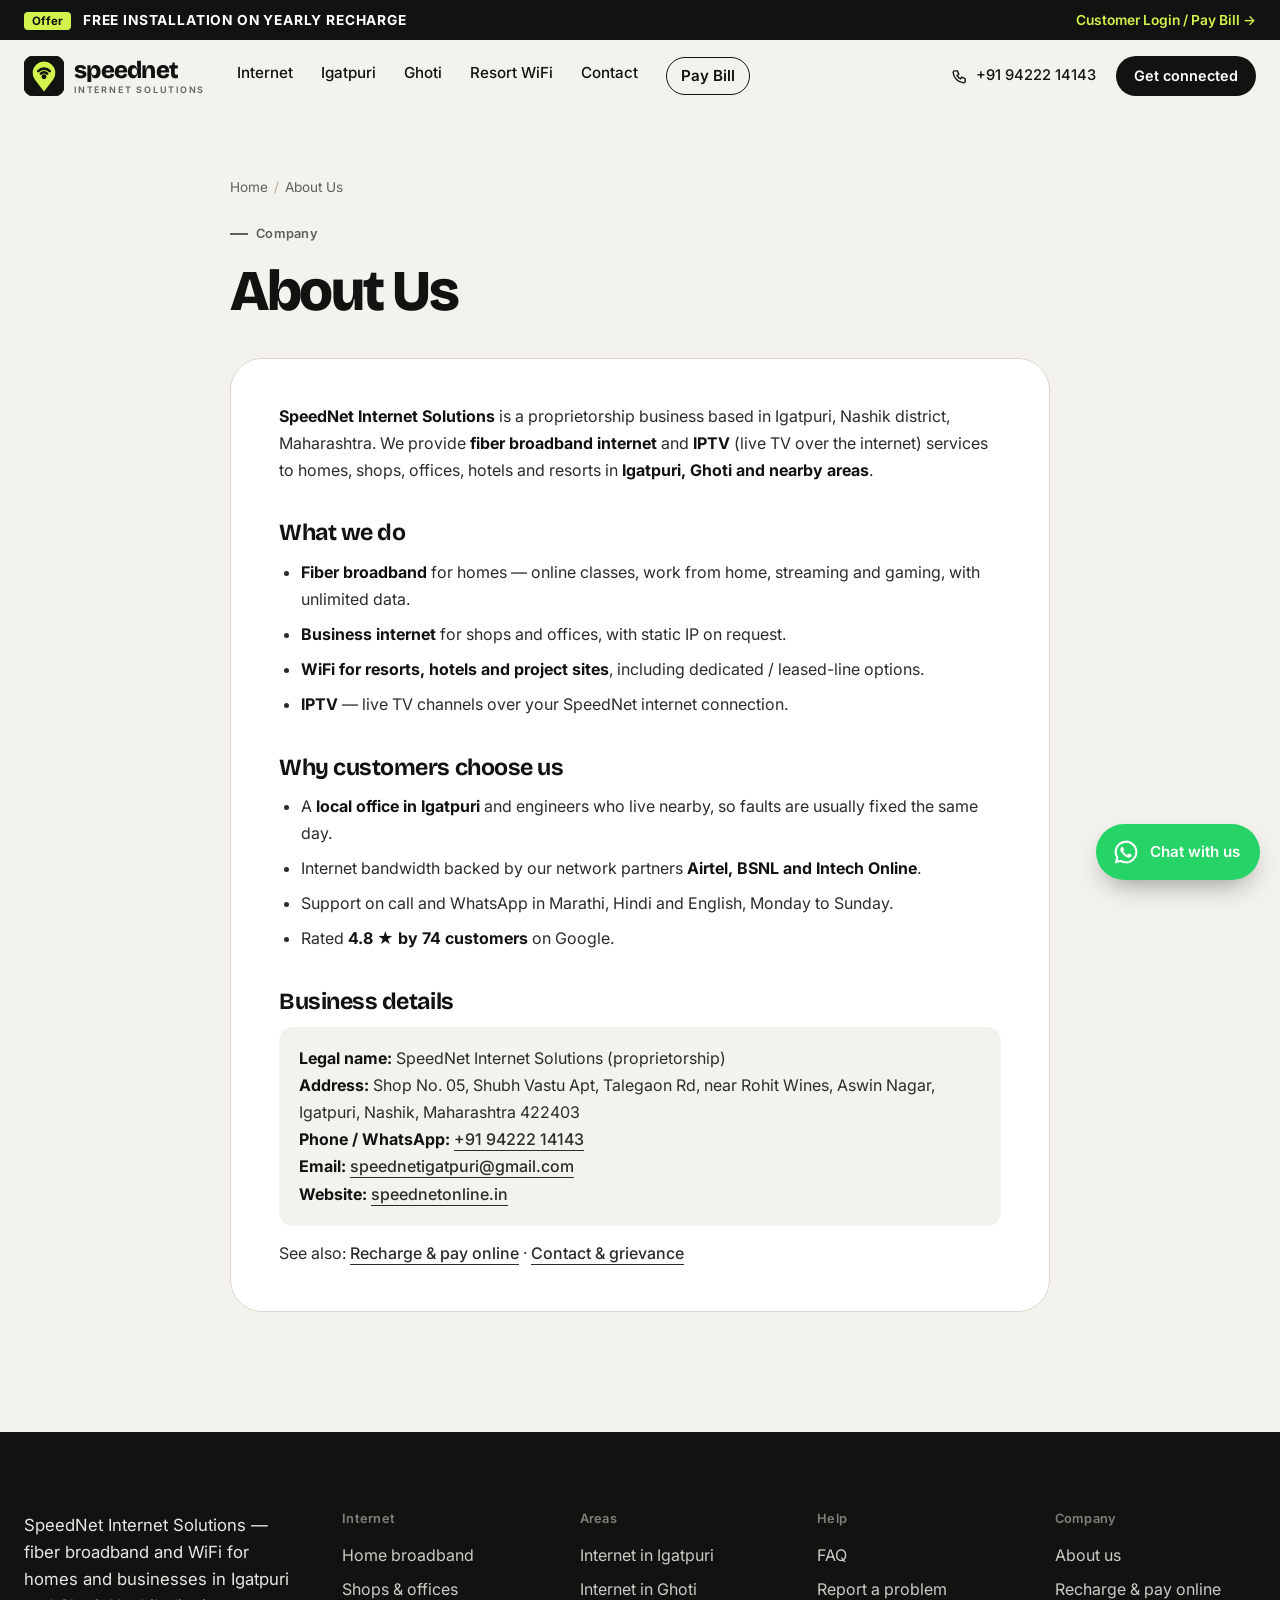
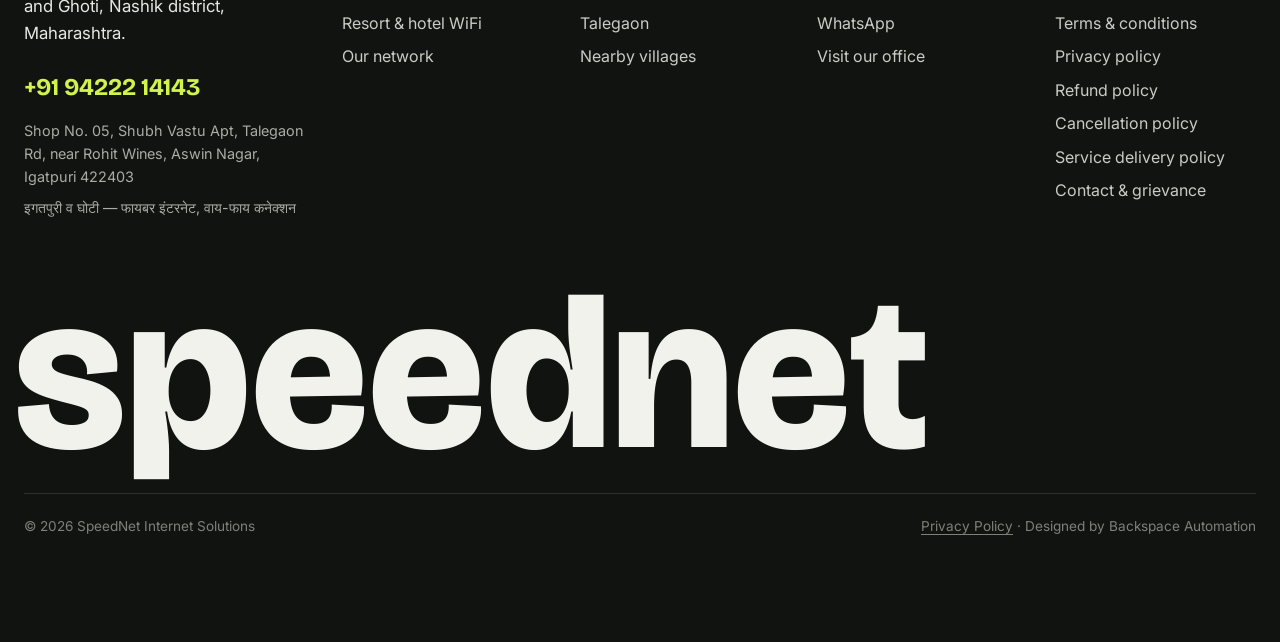
==== commit 9e75f24b: "Replace Cable TV with IPTV across the site Co-Authored-By: Claude Opus 5.5 <noreply@anthropic.com>" ====
--- a/about/index.html
+++ b/about/index.html
@@ -4,7 +4,7 @@
   <meta charset="utf-8" />
   <meta name="viewport" content="width=device-width, initial-scale=1" />
   <title>About Us | SpeedNet Internet Solutions</title>
-  <meta name="description" content="About SpeedNet Internet Solutions — local fiber broadband and cable TV provider in Igatpuri and Ghoti, Nashik district." />
+  <meta name="description" content="About SpeedNet Internet Solutions — local fiber broadband and IPTV provider in Igatpuri and Ghoti, Nashik district." />
   <link rel="canonical" href="https://speednetonline.in/about/" />
   <meta name="robots" content="index, follow" />
   <meta name="theme-color" content="#f4f2ec" />
@@ -18,7 +18,7 @@
   <meta property="og:locale" content="en_IN" />
   <meta property="og:site_name" content="SpeedNet Internet Solutions" />
   <meta property="og:title" content="About Us | SpeedNet Internet Solutions" />
-  <meta property="og:description" content="About SpeedNet Internet Solutions — local fiber broadband and cable TV provider in Igatpuri and Ghoti, Nashik district." />
+  <meta property="og:description" content="About SpeedNet Internet Solutions — local fiber broadband and IPTV provider in Igatpuri and Ghoti, Nashik district." />
   <meta property="og:url" content="https://speednetonline.in/about/" />
   <meta property="og:image" content="https://speednetonline.in/brand/png/speednet-share.png" />
   <script type="application/ld+json">
@@ -97,13 +97,13 @@
 
         <div class="legal__body">
 
-<p><strong>SpeedNet Internet Solutions</strong> is a proprietorship business based in Igatpuri, Nashik district, Maharashtra. We provide <strong>fiber broadband internet</strong> and <strong>cable TV</strong> services to homes, shops, offices, hotels and resorts in <strong>Igatpuri, Ghoti and nearby areas</strong>.</p>
+<p><strong>SpeedNet Internet Solutions</strong> is a proprietorship business based in Igatpuri, Nashik district, Maharashtra. We provide <strong>fiber broadband internet</strong> and <strong>IPTV</strong> (live TV over the internet) services to homes, shops, offices, hotels and resorts in <strong>Igatpuri, Ghoti and nearby areas</strong>.</p>
 <h2>What we do</h2>
 <ul>
   <li><strong>Fiber broadband</strong> for homes — online classes, work from home, streaming and gaming, with unlimited data.</li>
   <li><strong>Business internet</strong> for shops and offices, with static IP on request.</li>
   <li><strong>WiFi for resorts, hotels and project sites</strong>, including dedicated / leased-line options.</li>
-  <li><strong>Cable TV</strong> connection and recharge.</li>
+  <li><strong>IPTV</strong> — live TV channels over your SpeedNet internet connection.</li>
 </ul>
 <h2>Why customers choose us</h2>
 <ul>
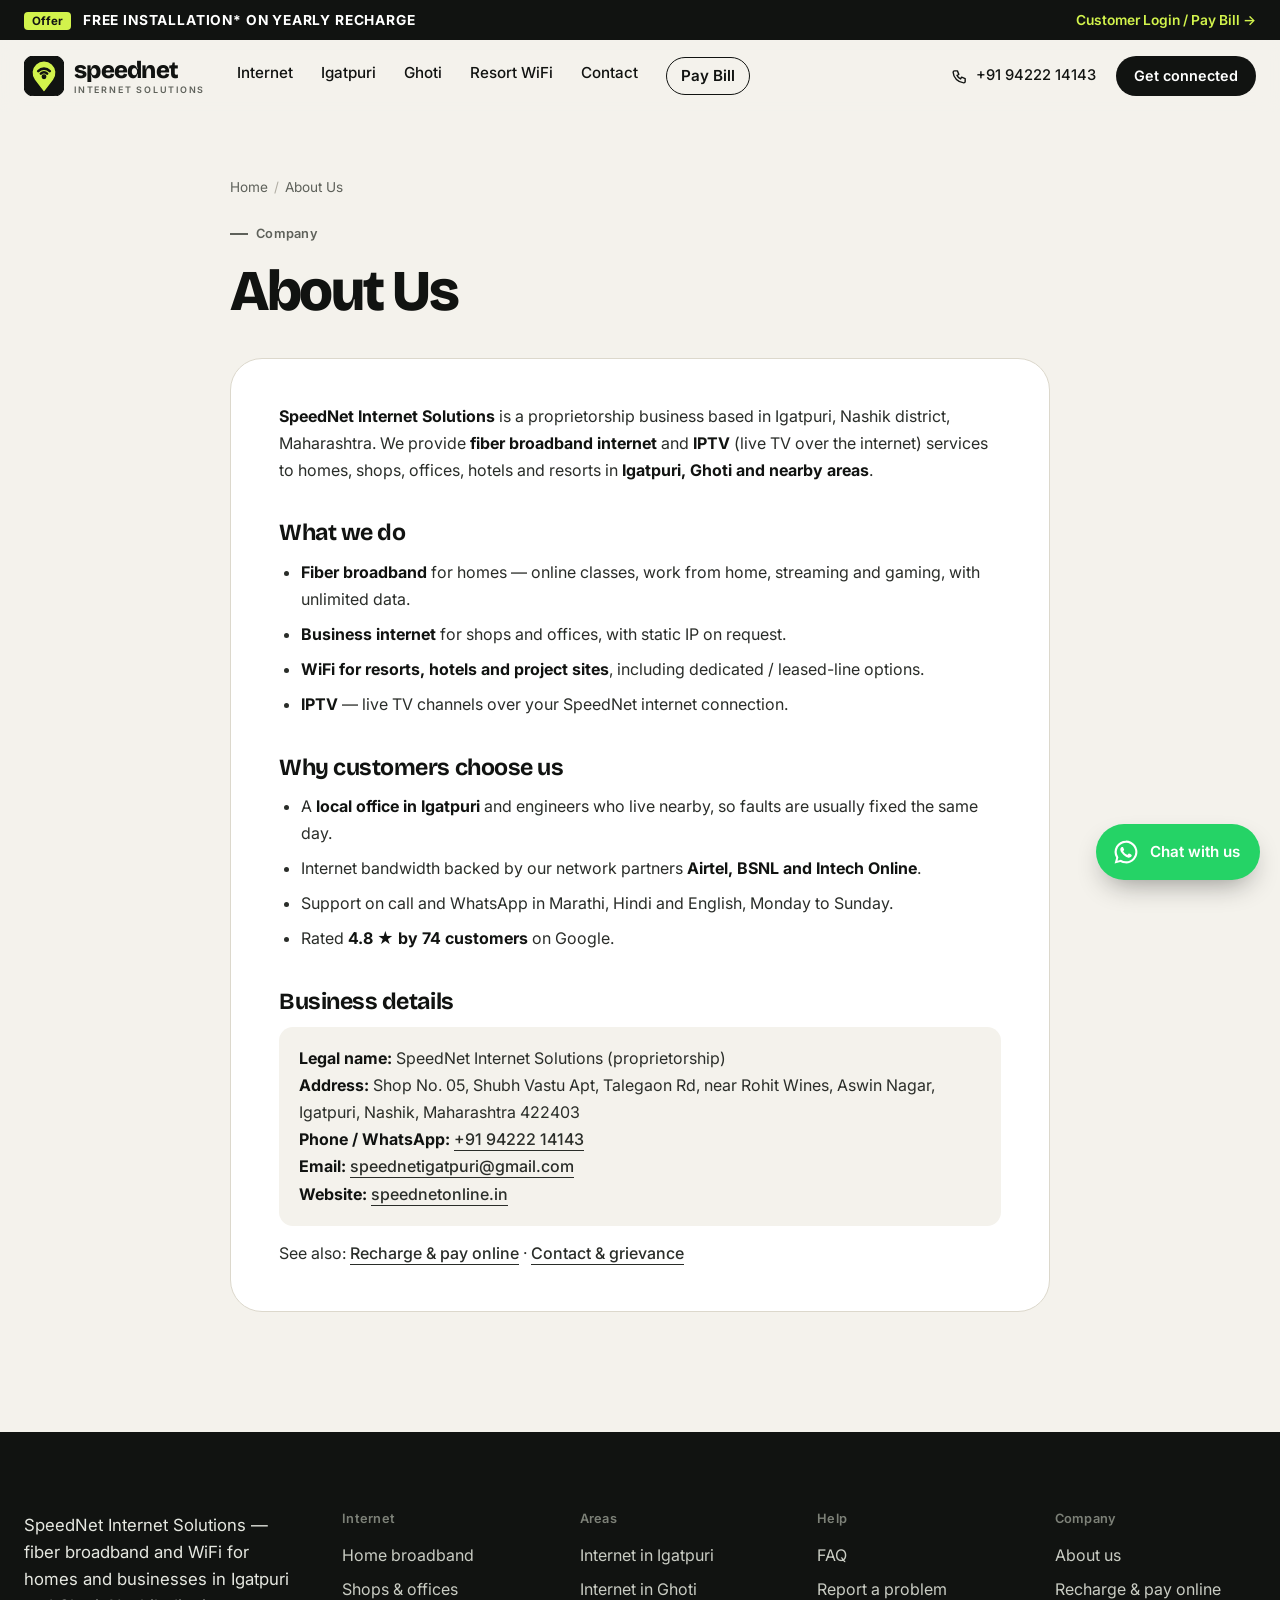
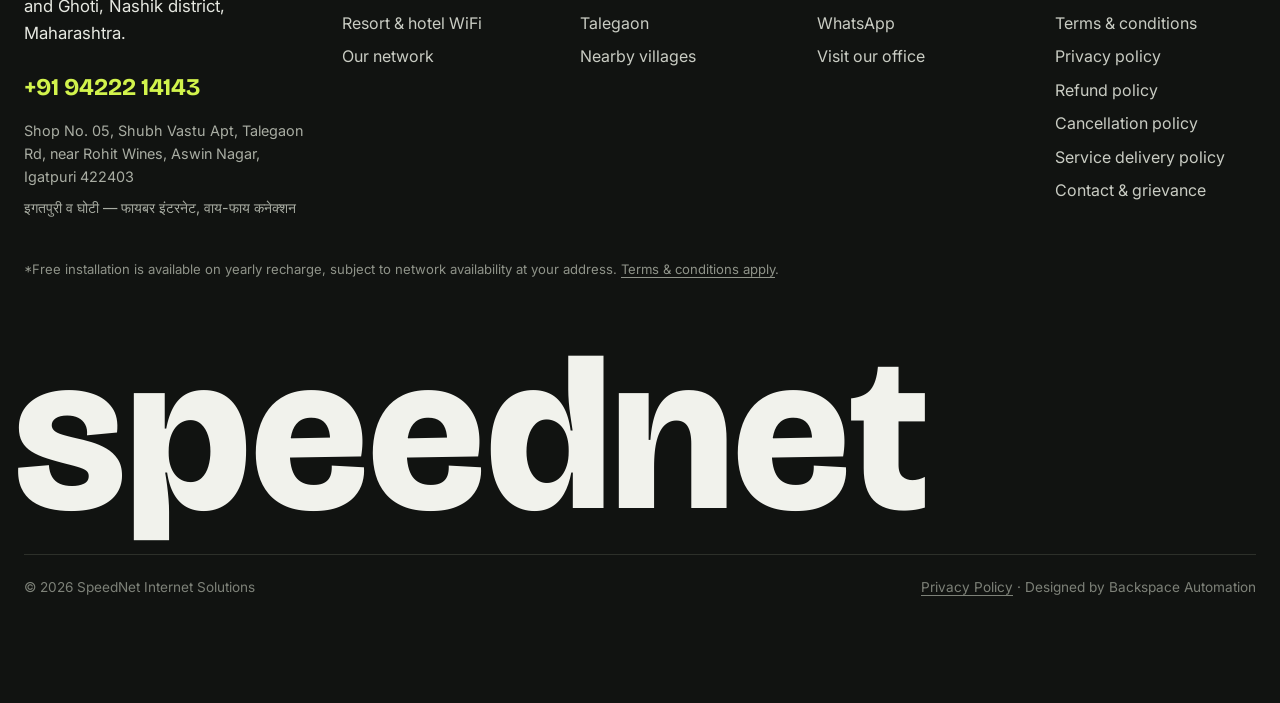
==== commit 752bcfe8: "Free installation* with T&C note Asterisk on every Free installation offer, footer note linking to a" ====
--- a/about/index.html
+++ b/about/index.html
@@ -11,7 +11,7 @@
   <link rel="preconnect" href="https://fonts.googleapis.com" />
   <link rel="preconnect" href="https://fonts.gstatic.com" crossorigin />
   <link href="https://fonts.googleapis.com/css2?family=Bricolage+Grotesque:opsz,wght@12..96,500;12..96,600;12..96,700;12..96,800&family=Inter:wght@400;500;600&family=Instrument+Serif:ital@1&display=swap" rel="stylesheet" />
-  <link rel="stylesheet" href="../styles.css?v=18" />
+  <link rel="stylesheet" href="../styles.css?v=19" />
   <link rel="icon" type="image/svg+xml" href="../brand/speednet-icon.svg" />
   <link rel="apple-touch-icon" href="../brand/png/apple-touch-icon.png" />
   <meta property="og:type" content="website" />
@@ -60,7 +60,7 @@
 
   <div class="topbar">
     <div class="wrap topbar__inner">
-      <p class="topbar__offer"><span class="tag">Offer</span> <strong>FREE INSTALLATION ON YEARLY RECHARGE</strong></p>
+      <p class="topbar__offer"><span class="tag">Offer</span> <strong>FREE INSTALLATION* ON YEARLY RECHARGE</strong></p>
       <a href="https://customer.speednetonline.in/" target="_blank" rel="noopener">Customer Login / Pay Bill →</a>
     </div>
   </div>
@@ -135,6 +135,7 @@
         <div class="footer__col"><h4>Help</h4><a href="../#help">FAQ</a><a href="tel:+919422214143">Report a problem</a><a href="https://wa.me/919422214143" target="_blank" rel="noopener">WhatsApp</a><a href="/contact/">Visit our office</a></div>
         <div class="footer__col"><h4>Company</h4><a href="/about/">About us</a><a href="/recharge/">Recharge &amp; pay online</a><a href="/terms/">Terms &amp; conditions</a><a href="/privacy-policy/">Privacy policy</a><a href="/refund-policy/">Refund policy</a><a href="/cancellation-policy/">Cancellation policy</a><a href="/service-delivery-policy/">Service delivery policy</a><a href="/contact/">Contact &amp; grievance</a></div>
       </div>
+      <p class="footer__note">*Free installation is available on yearly recharge, subject to network availability at your address. <a href="/terms/#free-installation">Terms &amp; conditions apply</a>.</p>
       <p class="footer__word" aria-hidden="true">speednet</p>
       <div class="footer__bottom">
         <span>© <span id="yr"></span> SpeedNet Internet Solutions</span>
@@ -145,6 +146,6 @@
 
   <a class="wa-float" href="https://wa.me/919422214143?text=Hi%20SpeedNet%2C%20I%20want%20a%20new%20internet%20connection%20in%20Igatpuri." target="_blank" rel="noopener" aria-label="Chat with SpeedNet on WhatsApp"><svg viewBox="0 0 32 32" aria-hidden="true"><path fill="currentColor" stroke="none" d="M16 3a13 13 0 0 0-11.2 19.6L3 29l6.6-1.7A13 13 0 1 0 16 3zm0 23.6a10.6 10.6 0 0 1-5.4-1.5l-.4-.2-3.9 1 1-3.8-.2-.4A10.6 10.6 0 1 1 16 26.6zm5.8-7.9c-.3-.2-1.9-.9-2.2-1-.3-.1-.5-.2-.7.2l-1 1.2c-.2.2-.4.2-.7.1a8.7 8.7 0 0 1-4.3-3.8c-.3-.6.3-.5.9-1.7.1-.2 0-.4 0-.5l-1-2.4c-.3-.6-.5-.5-.7-.5h-.6a1.2 1.2 0 0 0-.9.4 3.6 3.6 0 0 0-1.1 2.7 6.3 6.3 0 0 0 1.3 3.3 14.4 14.4 0 0 0 5.5 4.9c2 .9 2.8 1 3.9.8a3.3 3.3 0 0 0 2.1-1.5 2.7 2.7 0 0 0 .2-1.5c-.1-.2-.3-.2-.6-.4z"/></svg><span>Chat with us</span></a>
 
-  <script src="../script.js?v=18"></script>
+  <script src="../script.js?v=19"></script>
 </body>
 </html>
--- a/styles.css
+++ b/styles.css
@@ -513,6 +513,9 @@
 .legal__body ul, .legal__body ol { padding-left: 22px; display: grid; gap: 8px; }
 .legal__body strong { color: var(--ink); }
 .legal__contact { padding: 18px 20px; border-radius: var(--r-md); background: var(--paper); }
+.footer__note { margin-top: 40px; font-size: .82rem; color: #8f9389; max-width: 760px; }
+.footer__note a { text-decoration: underline; text-underline-offset: 3px; }
+.footer__note a:hover { color: #f1f2ec; }
 .footer__legal a { text-decoration: underline; text-underline-offset: 3px; }
 .footer__legal a:hover { color: #f1f2ec; }
 @media (max-width: 600px) {
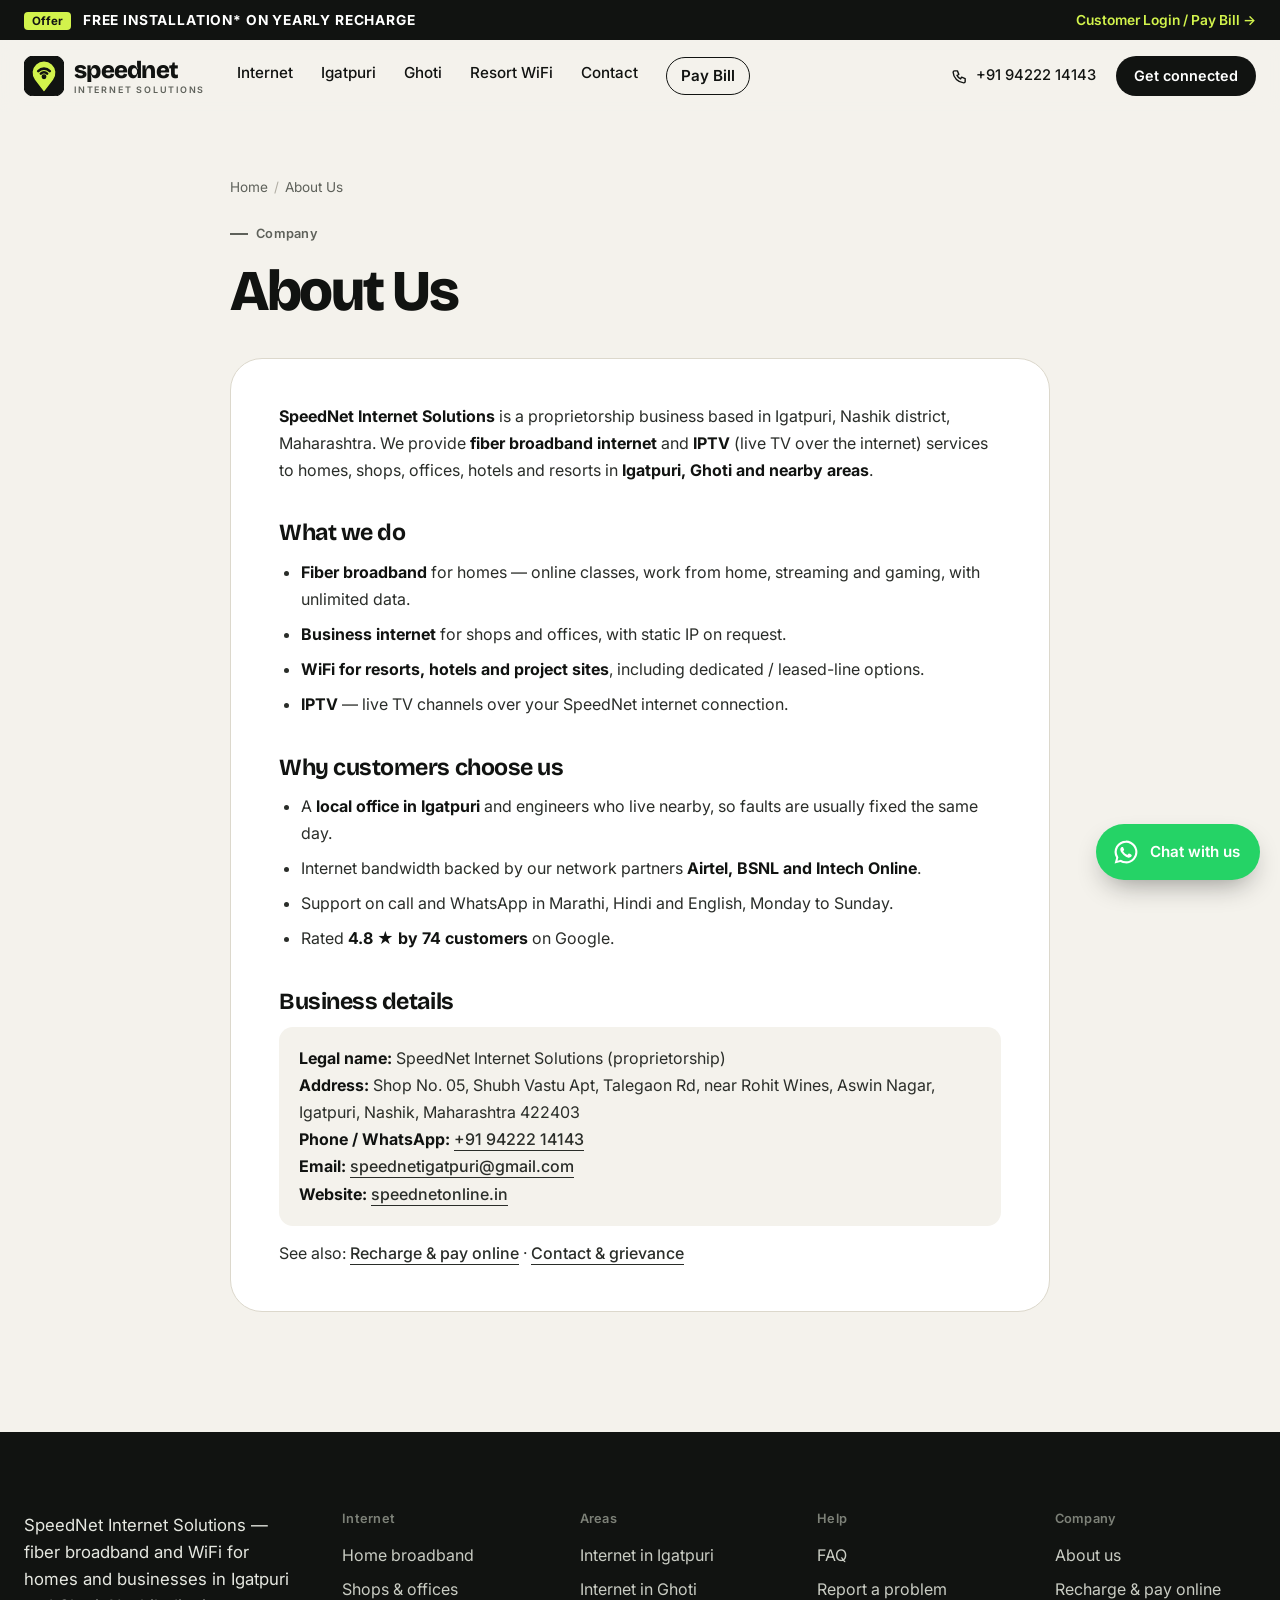
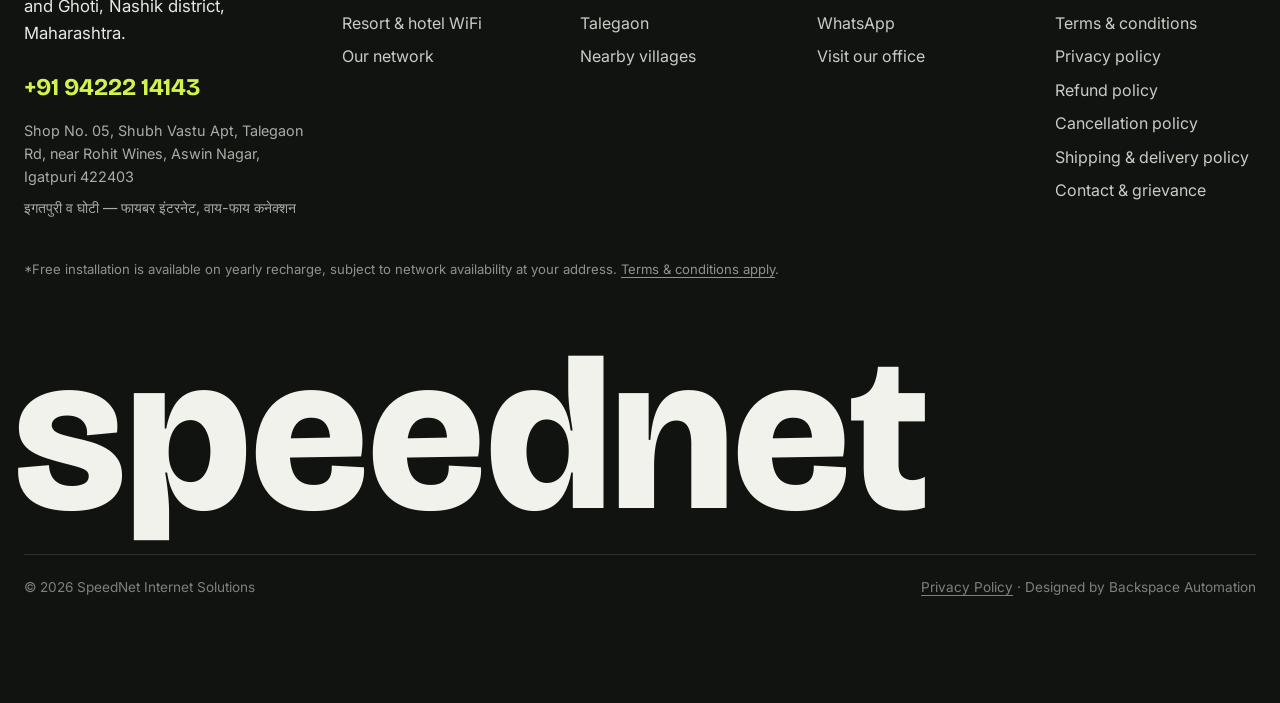
==== commit 3e0ef95b: "Rename delivery page to Shipping & Delivery Policy (CCAvenue wording) Co-Authored-By: Claude Opus 5." ====
--- a/about/index.html
+++ b/about/index.html
@@ -11,7 +11,7 @@
   <link rel="preconnect" href="https://fonts.googleapis.com" />
   <link rel="preconnect" href="https://fonts.gstatic.com" crossorigin />
   <link href="https://fonts.googleapis.com/css2?family=Bricolage+Grotesque:opsz,wght@12..96,500;12..96,600;12..96,700;12..96,800&family=Inter:wght@400;500;600&family=Instrument+Serif:ital@1&display=swap" rel="stylesheet" />
-  <link rel="stylesheet" href="../styles.css?v=19" />
+  <link rel="stylesheet" href="../styles.css?v=20" />
   <link rel="icon" type="image/svg+xml" href="../brand/speednet-icon.svg" />
   <link rel="apple-touch-icon" href="../brand/png/apple-touch-icon.png" />
   <meta property="og:type" content="website" />
@@ -133,7 +133,7 @@
         <div class="footer__col"><h4>Internet</h4><a href="../#plans">Home broadband</a><a href="../#plans">Shops &amp; offices</a><a href="../resort-wifi-igatpuri/">Resort &amp; hotel WiFi</a><a href="../#network">Our network</a></div>
         <div class="footer__col"><h4>Areas</h4><a href="../igatpuri/">Internet in Igatpuri</a><a href="../ghoti/">Internet in Ghoti</a><a href="../igatpuri/#talegaon">Talegaon</a><a href="https://wa.me/919422214143?text=Hi%20SpeedNet%2C%20is%20internet%20available%20at%20my%20location%3F" target="_blank" rel="noopener">Nearby villages</a></div>
         <div class="footer__col"><h4>Help</h4><a href="../#help">FAQ</a><a href="tel:+919422214143">Report a problem</a><a href="https://wa.me/919422214143" target="_blank" rel="noopener">WhatsApp</a><a href="/contact/">Visit our office</a></div>
-        <div class="footer__col"><h4>Company</h4><a href="/about/">About us</a><a href="/recharge/">Recharge &amp; pay online</a><a href="/terms/">Terms &amp; conditions</a><a href="/privacy-policy/">Privacy policy</a><a href="/refund-policy/">Refund policy</a><a href="/cancellation-policy/">Cancellation policy</a><a href="/service-delivery-policy/">Service delivery policy</a><a href="/contact/">Contact &amp; grievance</a></div>
+        <div class="footer__col"><h4>Company</h4><a href="/about/">About us</a><a href="/recharge/">Recharge &amp; pay online</a><a href="/terms/">Terms &amp; conditions</a><a href="/privacy-policy/">Privacy policy</a><a href="/refund-policy/">Refund policy</a><a href="/cancellation-policy/">Cancellation policy</a><a href="/service-delivery-policy/">Shipping &amp; delivery policy</a><a href="/contact/">Contact &amp; grievance</a></div>
       </div>
       <p class="footer__note">*Free installation is available on yearly recharge, subject to network availability at your address. <a href="/terms/#free-installation">Terms &amp; conditions apply</a>.</p>
       <p class="footer__word" aria-hidden="true">speednet</p>
@@ -146,6 +146,6 @@
 
   <a class="wa-float" href="https://wa.me/919422214143?text=Hi%20SpeedNet%2C%20I%20want%20a%20new%20internet%20connection%20in%20Igatpuri." target="_blank" rel="noopener" aria-label="Chat with SpeedNet on WhatsApp"><svg viewBox="0 0 32 32" aria-hidden="true"><path fill="currentColor" stroke="none" d="M16 3a13 13 0 0 0-11.2 19.6L3 29l6.6-1.7A13 13 0 1 0 16 3zm0 23.6a10.6 10.6 0 0 1-5.4-1.5l-.4-.2-3.9 1 1-3.8-.2-.4A10.6 10.6 0 1 1 16 26.6zm5.8-7.9c-.3-.2-1.9-.9-2.2-1-.3-.1-.5-.2-.7.2l-1 1.2c-.2.2-.4.2-.7.1a8.7 8.7 0 0 1-4.3-3.8c-.3-.6.3-.5.9-1.7.1-.2 0-.4 0-.5l-1-2.4c-.3-.6-.5-.5-.7-.5h-.6a1.2 1.2 0 0 0-.9.4 3.6 3.6 0 0 0-1.1 2.7 6.3 6.3 0 0 0 1.3 3.3 14.4 14.4 0 0 0 5.5 4.9c2 .9 2.8 1 3.9.8a3.3 3.3 0 0 0 2.1-1.5 2.7 2.7 0 0 0 .2-1.5c-.1-.2-.3-.2-.6-.4z"/></svg><span>Chat with us</span></a>
 
-  <script src="../script.js?v=19"></script>
+  <script src="../script.js?v=20"></script>
 </body>
 </html>
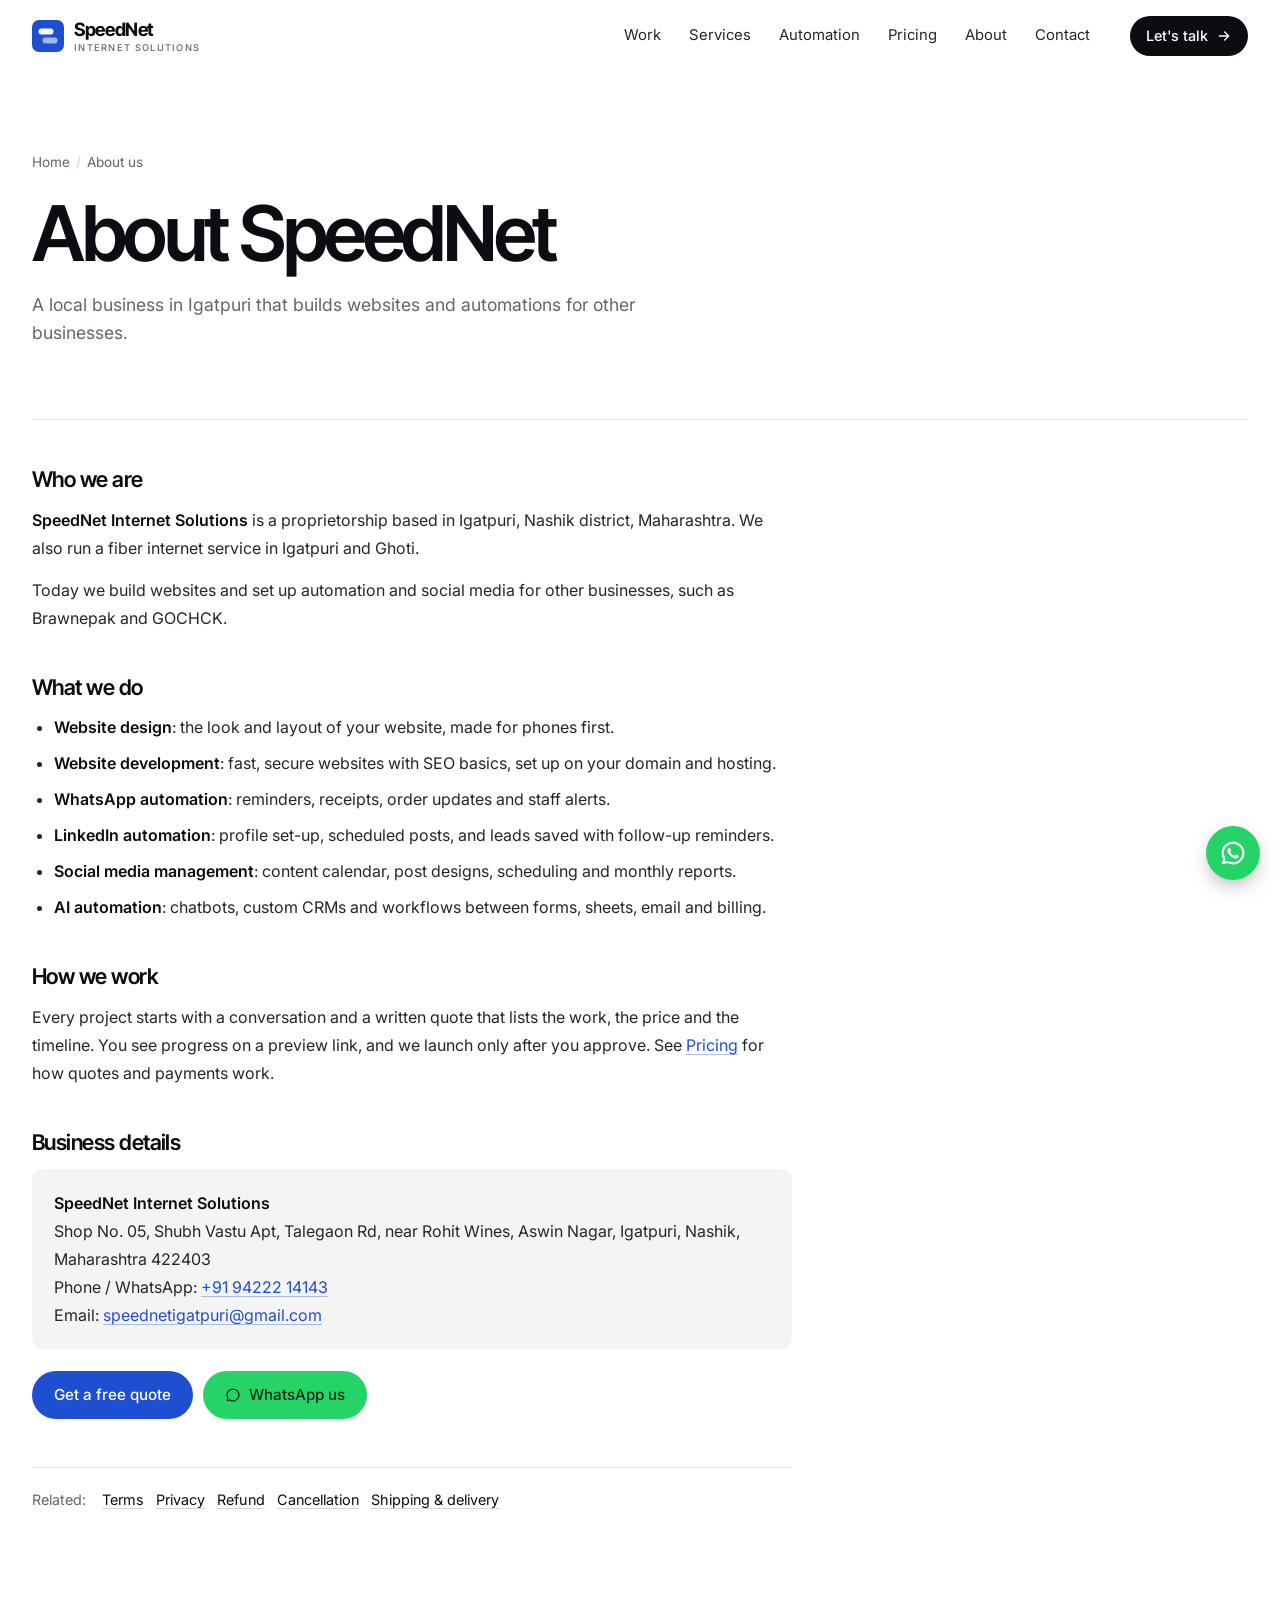
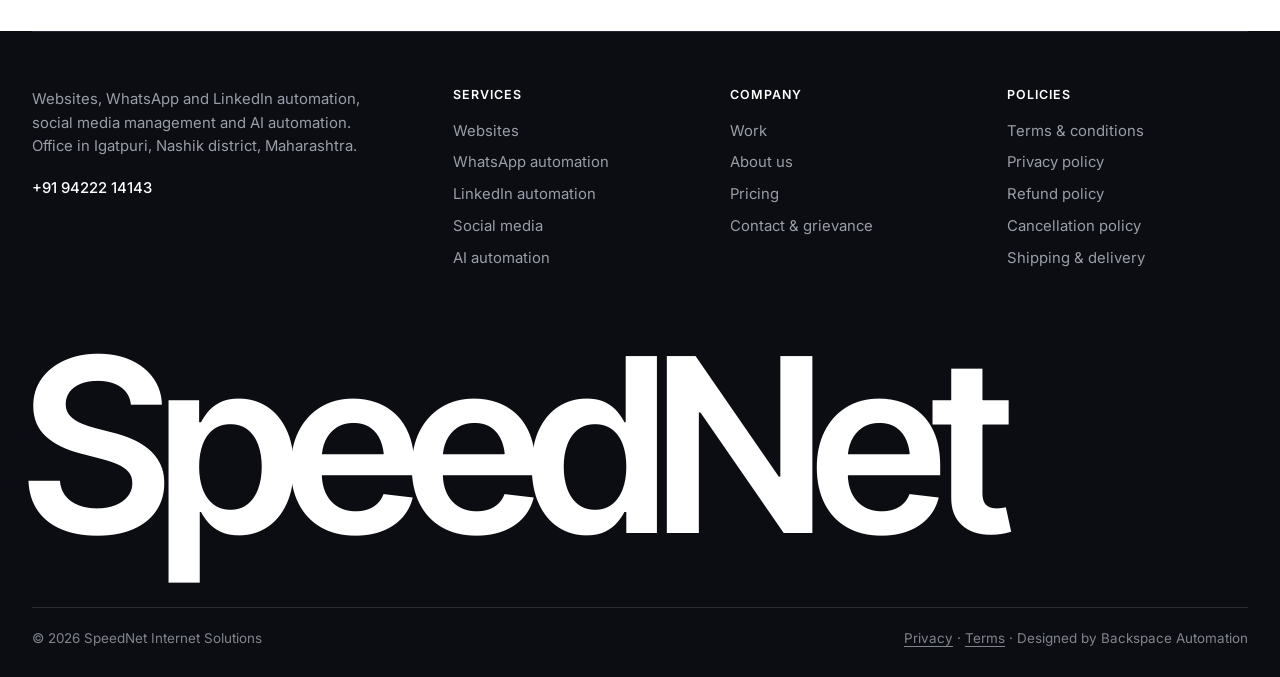
==== commit 48ae14e2: "Replace internet-service site with SpeedNet websites & automation site The previous fiber-internet w" ====
--- a/about/index.html
+++ b/about/index.html
@@ -3,120 +3,89 @@
 <head>
   <meta charset="utf-8" />
   <meta name="viewport" content="width=device-width, initial-scale=1" />
-  <title>About Us | SpeedNet Internet Solutions</title>
-  <meta name="description" content="About SpeedNet Internet Solutions — local fiber broadband and IPTV provider in Igatpuri and Ghoti, Nashik district." />
+  <title>About us | SpeedNet Internet Solutions</title>
+  <meta name="description" content="SpeedNet Internet Solutions is a proprietorship in Igatpuri, Nashik offering websites, WhatsApp and LinkedIn automation, social media management and AI automation." />
   <link rel="canonical" href="https://speednetonline.in/about/" />
   <meta name="robots" content="index, follow" />
-  <meta name="theme-color" content="#f4f2ec" />
+  <meta name="theme-color" content="#ffffff" />
   <link rel="preconnect" href="https://fonts.googleapis.com" />
   <link rel="preconnect" href="https://fonts.gstatic.com" crossorigin />
-  <link href="https://fonts.googleapis.com/css2?family=Bricolage+Grotesque:opsz,wght@12..96,500;12..96,600;12..96,700;12..96,800&family=Inter:wght@400;500;600&family=Instrument+Serif:ital@1&display=swap" rel="stylesheet" />
-  <link rel="stylesheet" href="../styles.css?v=20" />
-  <link rel="icon" type="image/svg+xml" href="../brand/speednet-icon.svg" />
-  <link rel="apple-touch-icon" href="../brand/png/apple-touch-icon.png" />
+  <link href="https://fonts.googleapis.com/css2?family=Inter+Tight:wght@500;600;700&family=Inter:wght@400;500;600&family=Newsreader:ital,opsz,wght@0,6..72,400;1,6..72,400&display=swap" rel="stylesheet" />
+  <link rel="stylesheet" href="/styles.css?v=9" />
+  <link rel="icon" type="image/svg+xml" href="/brand/icon.svg" />
+  <link rel="apple-touch-icon" href="/brand/png/apple-touch-icon.png" />
   <meta property="og:type" content="website" />
-  <meta property="og:locale" content="en_IN" />
   <meta property="og:site_name" content="SpeedNet Internet Solutions" />
-  <meta property="og:title" content="About Us | SpeedNet Internet Solutions" />
-  <meta property="og:description" content="About SpeedNet Internet Solutions — local fiber broadband and IPTV provider in Igatpuri and Ghoti, Nashik district." />
+  <meta property="og:title" content="About us | SpeedNet Internet Solutions" />
+  <meta property="og:description" content="SpeedNet Internet Solutions is a proprietorship in Igatpuri, Nashik offering websites, WhatsApp and LinkedIn automation, social media management and AI automation." />
   <meta property="og:url" content="https://speednetonline.in/about/" />
-  <meta property="og:image" content="https://speednetonline.in/brand/png/speednet-share.png" />
+  <meta property="og:image" content="https://speednetonline.in/brand/png/share.png" />
   <script type="application/ld+json">
-{
-  "@context": "https://schema.org",
-  "@graph": [
-    {
-      "@type": "BreadcrumbList",
-      "itemListElement": [
-        {
-          "@type": "ListItem",
-          "position": 1,
-          "name": "Home",
-          "item": "https://speednetonline.in/"
-        },
-        {
-          "@type": "ListItem",
-          "position": 2,
-          "name": "About Us",
-          "item": "https://speednetonline.in/about/"
-        }
-      ]
-    },
-    {
-      "@type": "AboutPage",
-      "name": "About Us",
-      "url": "https://speednetonline.in/about/",
-      "inLanguage": "en-IN",
-      "dateModified": "2026-11-23",
-      "publisher": {
-        "@id": "https://speednetonline.in/#business"
-      }
-    }
-  ]
-}
+  {"@context":"https://schema.org","@type":"BreadcrumbList","itemListElement":[{"@type":"ListItem","position":1,"name":"Home","item":"https://speednetonline.in/"},{"@type":"ListItem","position":2,"name":"About us","item":"https://speednetonline.in/about/"}]}
   </script>
 </head>
 <body>
-
-  <div class="topbar">
-    <div class="wrap topbar__inner">
-      <p class="topbar__offer"><span class="tag">Offer</span> <strong>FREE INSTALLATION* ON YEARLY RECHARGE</strong></p>
-      <a href="https://customer.speednetonline.in/" target="_blank" rel="noopener">Customer Login / Pay Bill →</a>
-    </div>
-  </div>
+  <a class="skip" href="#main">Skip to content</a>
 
   <header class="nav" id="nav">
     <div class="wrap nav__inner">
-      <a href="../" class="brand" aria-label="SpeedNet Internet Solutions home">
-        <svg class="brand__mark" viewBox="0 0 64 64" aria-hidden="true"><rect width="64" height="64" rx="16" fill="#111311"/><path d="M32 55 L18.5 37.3 A17 17 0 1 1 45.5 37.3 Z" fill="#d2f34c" stroke="#d2f34c" stroke-width="2.4" stroke-linejoin="round"/><path d="M22.8 24.1 A13 13 0 0 1 41.2 24.1 M27 28.2 A7 7 0 0 1 37 28.2" fill="none" stroke="#111311" stroke-width="4.2" stroke-linecap="round"/><circle cx="32" cy="33.2" r="2.9" fill="#111311"/></svg>
-        <span class="brand__name">speednet<small>Internet Solutions</small></span>
+      <a href="/" class="brand" aria-label="SpeedNet Internet Solutions home">
+        <svg class="brand__mark" viewBox="0 0 64 64" aria-hidden="true"><rect width="64" height="64" rx="14" fill="#1f4fd1" stroke="none"/><rect x="13" y="17" width="30" height="12" rx="6" fill="#fff" stroke="none"/><rect x="21" y="35" width="30" height="12" rx="6" fill="#9db8ff" stroke="none"/></svg>
+        <span class="brand__name">SpeedNet<small>Internet Solutions</small></span>
       </a>
       <nav class="nav__links" id="navLinks" aria-label="Main">
-        <a href="../#plans">Internet</a>
-        <a href="../igatpuri/">Igatpuri</a>
-        <a href="../ghoti/">Ghoti</a>
-        <a href="../resort-wifi-igatpuri/">Resort WiFi</a>
-        <a href="/contact/">Contact</a>
-        <a href="https://customer.speednetonline.in/" class="nav__pay" target="_blank" rel="noopener">Pay Bill</a>
-        <a href="https://wa.me/919422214143?text=Hi%20SpeedNet%2C%20I%20want%20a%20new%20connection" class="btn btn--ink nav__mobile-cta" target="_blank" rel="noopener">WhatsApp us</a>
+        <a href="/#work">Work</a>
+        <a href="/#services">Services</a>
+        <a href="/#automation">Automation</a>
+        <a href="/pricing/">Pricing</a>
+        <a href="/about/">About</a>
+        <a href="/#contact">Contact</a>
+        <a href="https://wa.me/919422214143?text=Hi%20SpeedNet%2C%20I%20want%20to%20discuss%20a%20project." class="btn btn--dark nav__mobile-cta" target="_blank" rel="noopener">WhatsApp us</a>
       </nav>
       <div class="nav__right">
-        <a href="tel:+919422214143" class="nav__phone"><svg viewBox="0 0 24 24"><path d="M5 4h4l2 5-2.5 1.5a11 11 0 0 0 5 5L15 13l5 2v4a2 2 0 0 1-2 2A16 16 0 0 1 3 6a2 2 0 0 1 2-2"/></svg> +91 94222 14143</a>
-        <a href="/contact/" class="btn btn--ink btn--sm">Get connected</a>
-        <button class="burger" id="burger" aria-label="Menu" aria-expanded="false"><span></span><span></span></button>
+        <a href="/#contact" class="btn btn--dark btn--sm">Let's talk <svg viewBox="0 0 24 24" aria-hidden="true"><path d="M5 12h14M13 6l6 6-6 6"/></svg></a>
+        <button class="burger" id="burger" aria-label="Menu" aria-expanded="false" aria-controls="navLinks"><span></span><span></span></button>
       </div>
     </div>
   </header>
 
-  <main>
-    <section class="section legal-page">
-      <div class="wrap legal">
-        <ol class="crumbs" aria-label="Breadcrumb"><li><a href="../">Home</a></li><li aria-current="page">About Us</li></ol>
-        <p class="eyebrow">Company</p>
-        <h1>About Us</h1>
-
+  <main id="main">
+    <section class="page-hero">
+      <div class="wrap">
+        <ol class="crumbs"><li><a href="/">Home</a></li><li aria-current="page">About us</li></ol>
+        <h1>About SpeedNet</h1>
+        <p>A local business in Igatpuri that builds websites and automations for other businesses.</p>
+        
+      </div>
+    </section>
+    <section class="page">
+      <div class="wrap">
+      <div class="legal">
         <div class="legal__body">
-
-<p><strong>SpeedNet Internet Solutions</strong> is a proprietorship business based in Igatpuri, Nashik district, Maharashtra. We provide <strong>fiber broadband internet</strong> and <strong>IPTV</strong> (live TV over the internet) services to homes, shops, offices, hotels and resorts in <strong>Igatpuri, Ghoti and nearby areas</strong>.</p>
-<h2>What we do</h2>
-<ul>
-  <li><strong>Fiber broadband</strong> for homes — online classes, work from home, streaming and gaming, with unlimited data.</li>
-  <li><strong>Business internet</strong> for shops and offices, with static IP on request.</li>
-  <li><strong>WiFi for resorts, hotels and project sites</strong>, including dedicated / leased-line options.</li>
-  <li><strong>IPTV</strong> — live TV channels over your SpeedNet internet connection.</li>
-</ul>
-<h2>Why customers choose us</h2>
-<ul>
-  <li>A <strong>local office in Igatpuri</strong> and engineers who live nearby, so faults are usually fixed the same day.</li>
-  <li>Internet bandwidth backed by our network partners <strong>Airtel, BSNL and Intech Online</strong>.</li>
-  <li>Support on call and WhatsApp in Marathi, Hindi and English, Monday to Sunday.</li>
-  <li>Rated <strong>4.8 ★ by 74 customers</strong> on Google.</li>
-</ul>
-<h2>Business details</h2>
-<p class="legal__contact"><strong>Legal name:</strong> SpeedNet Internet Solutions (proprietorship)<br /><strong>Address:</strong> Shop No. 05, Shubh Vastu Apt, Talegaon Rd, near Rohit Wines, Aswin Nagar, Igatpuri, Nashik, Maharashtra 422403<br /><strong>Phone / WhatsApp:</strong> <a class="ul" href="tel:+919422214143">+91 94222 14143</a><br /><strong>Email:</strong> <a class="ul" href="mailto:speednetigatpuri@gmail.com">speednetigatpuri@gmail.com</a><br /><strong>Website:</strong> <a class="ul" href="https://speednetonline.in/">speednetonline.in</a></p>
-<p>See also: <a class="ul" href="/recharge/">Recharge &amp; pay online</a> · <a class="ul" href="/contact/">Contact &amp; grievance</a></p>
+          
+          <h2>Who we are</h2>
+          <p><strong>SpeedNet Internet Solutions</strong> is a proprietorship based in Igatpuri, Nashik district, Maharashtra. We also run a fiber internet service in Igatpuri and Ghoti.</p>
+          <p>Today we build websites and set up automation and social media for other businesses, such as Brawnepak and GOCHCK.</p>
+          <h2>What we do</h2>
+          <ul>
+            <li><strong>Website design</strong>: the look and layout of your website, made for phones first.</li>
+            <li><strong>Website development</strong>: fast, secure websites with SEO basics, set up on your domain and hosting.</li>
+            <li><strong>WhatsApp automation</strong>: reminders, receipts, order updates and staff alerts.</li>
+            <li><strong>LinkedIn automation</strong>: profile set-up, scheduled posts, and leads saved with follow-up reminders.</li>
+            <li><strong>Social media management</strong>: content calendar, post designs, scheduling and monthly reports.</li>
+            <li><strong>AI automation</strong>: chatbots, custom CRMs and workflows between forms, sheets, email and billing.</li>
+          </ul>
+          <h2>How we work</h2>
+          <p>Every project starts with a conversation and a written quote that lists the work, the price and the timeline. You see progress on a preview link, and we launch only after you approve. See <a href="/pricing/">Pricing</a> for how quotes and payments work.</p>
+          <h2>Business details</h2>
+          <div class="legal__contact">
+            <p><strong>SpeedNet Internet Solutions</strong><br />Shop No. 05, Shubh Vastu Apt, Talegaon Rd, near Rohit Wines, Aswin Nagar, Igatpuri, Nashik, Maharashtra 422403<br />Phone / WhatsApp: <a href="tel:+919422214143">+91 94222 14143</a><br />Email: <a href="mailto:speednetigatpuri@gmail.com">speednetigatpuri@gmail.com</a></p>
+          </div>
+          <div class="legal__cta"><a href="/#contact" class="btn btn--blue">Get a free quote</a><a href="https://wa.me/919422214143" class="btn btn--wa" target="_blank" rel="noopener"><svg viewBox="0 0 32 32" aria-hidden="true"><path fill="currentColor" stroke="none" d="M16 3a13 13 0 0 0-11.2 19.6L3 29l6.6-1.7A13 13 0 1 0 16 3zm0 23.6a10.6 10.6 0 0 1-5.4-1.5l-.4-.2-3.9 1 1-3.8-.2-.4A10.6 10.6 0 1 1 16 26.6z"/></svg>WhatsApp us</a></div>
 
         </div>
+        <p class="related">Related: <a href="/terms/">Terms</a><a href="/privacy-policy/">Privacy</a><a href="/refund-policy/">Refund</a><a href="/cancellation-policy/">Cancellation</a><a href="/shipping-delivery-policy/">Shipping &amp; delivery</a></p>
+      </div>
       </div>
     </section>
   </main>
@@ -125,27 +94,25 @@
     <div class="wrap">
       <div class="footer__top">
         <div class="footer__col footer__about">
-          <p>SpeedNet Internet Solutions — fiber broadband and WiFi for homes and businesses in Igatpuri and Ghoti, Nashik district, Maharashtra.</p>
-          <p class="footer__contact"><a href="tel:+919422214143">+91 94222 14143</a></p>
-          <p class="footer__addr">Shop No. 05, Shubh Vastu Apt, Talegaon Rd, near Rohit Wines, Aswin Nagar, Igatpuri 422403</p>
-          <p class="footer__addr mr" lang="mr">इगतपुरी व घोटी — फायबर इंटरनेट, वाय-फाय कनेक्शन</p>
+          <p>Websites, WhatsApp and LinkedIn automation, social media management and AI automation. Office in Igatpuri, Nashik district, Maharashtra.</p>
+          <a class="footer__phone" href="tel:+919422214143">+91 94222 14143</a>
         </div>
-        <div class="footer__col"><h4>Internet</h4><a href="../#plans">Home broadband</a><a href="../#plans">Shops &amp; offices</a><a href="../resort-wifi-igatpuri/">Resort &amp; hotel WiFi</a><a href="../#network">Our network</a></div>
-        <div class="footer__col"><h4>Areas</h4><a href="../igatpuri/">Internet in Igatpuri</a><a href="../ghoti/">Internet in Ghoti</a><a href="../igatpuri/#talegaon">Talegaon</a><a href="https://wa.me/919422214143?text=Hi%20SpeedNet%2C%20is%20internet%20available%20at%20my%20location%3F" target="_blank" rel="noopener">Nearby villages</a></div>
-        <div class="footer__col"><h4>Help</h4><a href="../#help">FAQ</a><a href="tel:+919422214143">Report a problem</a><a href="https://wa.me/919422214143" target="_blank" rel="noopener">WhatsApp</a><a href="/contact/">Visit our office</a></div>
-        <div class="footer__col"><h4>Company</h4><a href="/about/">About us</a><a href="/recharge/">Recharge &amp; pay online</a><a href="/terms/">Terms &amp; conditions</a><a href="/privacy-policy/">Privacy policy</a><a href="/refund-policy/">Refund policy</a><a href="/cancellation-policy/">Cancellation policy</a><a href="/service-delivery-policy/">Shipping &amp; delivery policy</a><a href="/contact/">Contact &amp; grievance</a></div>
+        <div class="footer__col"><h4>Services</h4><a href="/#services">Websites</a><a href="/#automation">WhatsApp automation</a><a href="/#automation">LinkedIn automation</a><a href="/#automation">Social media</a><a href="/#automation">AI automation</a></div>
+        <div class="footer__col"><h4>Company</h4><a href="/#work">Work</a><a href="/about/">About us</a><a href="/pricing/">Pricing</a><a href="/contact/">Contact &amp; grievance</a></div>
+        <div class="footer__col"><h4>Policies</h4><a href="/terms/">Terms &amp; conditions</a><a href="/privacy-policy/">Privacy policy</a><a href="/refund-policy/">Refund policy</a><a href="/cancellation-policy/">Cancellation policy</a><a href="/shipping-delivery-policy/">Shipping &amp; delivery</a></div>
       </div>
-      <p class="footer__note">*Free installation is available on yearly recharge, subject to network availability at your address. <a href="/terms/#free-installation">Terms &amp; conditions apply</a>.</p>
-      <p class="footer__word" aria-hidden="true">speednet</p>
+      <p class="footer__word" aria-hidden="true">SpeedNet</p>
       <div class="footer__bottom">
-        <span>© <span id="yr"></span> SpeedNet Internet Solutions</span>
-        <span class="footer__legal"><a href="/privacy-policy/">Privacy Policy</a> · Designed by Backspace Automation</span>
+        <span>© <span id="yr">2026</span> SpeedNet Internet Solutions</span>
+        <span><a href="/privacy-policy/">Privacy</a> · <a href="/terms/">Terms</a> · Designed by Backspace Automation</span>
       </div>
     </div>
   </footer>
 
-  <a class="wa-float" href="https://wa.me/919422214143?text=Hi%20SpeedNet%2C%20I%20want%20a%20new%20internet%20connection%20in%20Igatpuri." target="_blank" rel="noopener" aria-label="Chat with SpeedNet on WhatsApp"><svg viewBox="0 0 32 32" aria-hidden="true"><path fill="currentColor" stroke="none" d="M16 3a13 13 0 0 0-11.2 19.6L3 29l6.6-1.7A13 13 0 1 0 16 3zm0 23.6a10.6 10.6 0 0 1-5.4-1.5l-.4-.2-3.9 1 1-3.8-.2-.4A10.6 10.6 0 1 1 16 26.6zm5.8-7.9c-.3-.2-1.9-.9-2.2-1-.3-.1-.5-.2-.7.2l-1 1.2c-.2.2-.4.2-.7.1a8.7 8.7 0 0 1-4.3-3.8c-.3-.6.3-.5.9-1.7.1-.2 0-.4 0-.5l-1-2.4c-.3-.6-.5-.5-.7-.5h-.6a1.2 1.2 0 0 0-.9.4 3.6 3.6 0 0 0-1.1 2.7 6.3 6.3 0 0 0 1.3 3.3 14.4 14.4 0 0 0 5.5 4.9c2 .9 2.8 1 3.9.8a3.3 3.3 0 0 0 2.1-1.5 2.7 2.7 0 0 0 .2-1.5c-.1-.2-.3-.2-.6-.4z"/></svg><span>Chat with us</span></a>
+  <a class="wa-float" href="https://wa.me/919422214143?text=Hi%20SpeedNet%2C%20I%20want%20to%20discuss%20a%20project." target="_blank" rel="noopener" aria-label="Chat with SpeedNet on WhatsApp">
+    <svg viewBox="0 0 32 32" aria-hidden="true"><path fill="currentColor" stroke="none" d="M16 3a13 13 0 0 0-11.2 19.6L3 29l6.6-1.7A13 13 0 1 0 16 3zm0 23.6a10.6 10.6 0 0 1-5.4-1.5l-.4-.2-3.9 1 1-3.8-.2-.4A10.6 10.6 0 1 1 16 26.6zm5.8-7.9c-.3-.2-1.9-.9-2.2-1-.3-.1-.5-.2-.7.2l-1 1.2c-.2.2-.4.2-.7.1a8.7 8.7 0 0 1-4.3-3.8c-.3-.6.3-.5.9-1.7.1-.2 0-.4 0-.5l-1-2.4c-.3-.6-.5-.5-.7-.5h-.6a1.2 1.2 0 0 0-.9.4 3.6 3.6 0 0 0-1.1 2.7 6.3 6.3 0 0 0 1.3 3.3 14.4 14.4 0 0 0 5.5 4.9c2 .9 2.8 1 3.9.8a3.3 3.3 0 0 0 2.1-1.5 2.7 2.7 0 0 0 .2-1.5c-.1-.2-.3-.2-.6-.4z"/></svg>
+  </a>
 
-  <script src="../script.js?v=20"></script>
+  <script src="/script.js?v=6"></script>
 </body>
 </html>
--- a/styles.css
+++ b/styles.css
@@ -1,691 +1,323 @@
-/* SpeedNet — editorial, light, photo-led */
+/* SpeedNet: websites & automation. Agency style: big type, work first, lots of space. */
 
 :root {
-  --paper: #f4f2ec;
-  --paper-2: #ebe7dc;
-  --white: #ffffff;
-  --ink: #111311;
-  --ink-2: #2a2d29;
-  --muted: #5e615a;
-  --line: #dcd8cc;
-  --lime: #d2f34c;
-  --lime-deep: #b9dc2c;
-  --orange: #ff6a3d;
-
-  --r-xl: 32px;
-  --r-lg: 22px;
-  --r-md: 14px;
-
-  --f-head: "Bricolage Grotesque", "Inter", system-ui, sans-serif;
+  --bg: #ffffff;
+  --soft: #f4f4f2;
+  --ink: #0b0d12;
+  --ink-2: #23262e;
+  --muted: #61656f;
+  --line: #e6e6e3;
+  --line-2: #d4d4d0;
+  --blue: #1f4fd1;
+  --blue-dk: #173da6;
+  --wa: #25d366;
+
+  --r: 16px;
+  --f-head: "Inter Tight", "Inter", system-ui, sans-serif;
   --f-body: "Inter", system-ui, sans-serif;
-  --f-serif: "Instrument Serif", Georgia, serif;
+  --f-serif: "Newsreader", Georgia, serif;
   --ease: cubic-bezier(.2, .8, .2, 1);
 }
 
 *, *::before, *::after { box-sizing: border-box; }
-html { scroll-behavior: smooth; scroll-padding-top: 84px; }
-body {
-  margin: 0;
-  background: var(--paper);
-  color: var(--ink);
-  font: 400 16px/1.6 var(--f-body);
-  -webkit-font-smoothing: antialiased;
-  overflow-x: hidden;
-}
-img { display: block; max-width: 100%; }
+html { scroll-behavior: smooth; scroll-padding-top: 80px; }
+body { margin: 0; background: var(--bg); color: var(--ink); font: 400 16px/1.6 var(--f-body); -webkit-font-smoothing: antialiased; overflow-x: hidden; }
+img { display: block; max-width: 100%; height: auto; }
 a { color: inherit; text-decoration: none; }
 button { font: inherit; color: inherit; background: none; border: 0; cursor: pointer; }
-h1, h2, h3, h4 { font-family: var(--f-head); margin: 0; line-height: 1.04; letter-spacing: -0.025em; font-weight: 700; }
+h1, h2, h3, h4 { font-family: var(--f-head); margin: 0; font-weight: 600; letter-spacing: -0.025em; line-height: 1.1; color: var(--ink); }
 p { margin: 0; }
 svg { fill: none; stroke: currentColor; stroke-width: 2; stroke-linecap: round; stroke-linejoin: round; }
-em { font-family: var(--f-serif); font-style: italic; font-weight: 400; letter-spacing: -0.01em; }
-
-.wrap { width: min(1240px, 100% - 48px); margin-inline: auto; }
-
-/* ---------- small parts ---------- */
-.eyebrow {
-  display: inline-flex; align-items: center; gap: 8px;
-  font-size: .8rem; font-weight: 600; letter-spacing: .02em; color: var(--muted);
-  margin-bottom: 18px;
-}
-.eyebrow::before { content: ""; width: 18px; height: 2px; background: currentColor; }
-.eyebrow--lime { color: var(--lime); }
-
-.ul { border-bottom: 1.5px solid currentColor; padding-bottom: 1px; font-weight: 500; }
-.ul:hover { color: var(--muted); }
-
-.btn {
-  display: inline-flex; align-items: center; justify-content: center; gap: 8px;
-  height: 50px; padding: 0 24px; border-radius: 999px;
-  font-weight: 600; font-size: .95rem; white-space: nowrap;
-  transition: background .2s, color .2s, transform .2s var(--ease), box-shadow .2s;
-}
-.btn:active { transform: translateY(1px); }
-.btn--sm { height: 40px; padding: 0 18px; font-size: .9rem; }
-.btn--ink { background: var(--ink); color: var(--white); }
-.btn--ink:hover { background: var(--ink-2); }
-.btn--lime { background: var(--lime); color: var(--ink); }
-.btn--lime:hover { background: var(--lime-deep); }
-.btn--outline { border: 1.5px solid var(--ink); }
-.btn--outline:hover { background: var(--ink); color: var(--white); }
-.btn--outline-ink { border: 1.5px solid var(--ink); }
-.btn--outline-ink:hover { background: rgba(17,19,17,.08); }
-
-.chip {
-  display: inline-block; padding: 5px 11px; border-radius: 999px;
-  background: var(--lime); color: var(--ink); font-size: .78rem; font-weight: 600;
-}
-
-.arrows { display: flex; align-items: center; gap: 8px; }
-.arrow {
-  width: 48px; height: 48px; border-radius: 50%; display: grid; place-items: center;
-  border: 1.5px solid var(--ink); transition: background .2s, color .2s;
-}
-.arrow:hover { background: var(--ink); color: var(--white); }
-.arrow svg { width: 20px; height: 20px; }
-
-/* ---------- topbar ---------- */
-.topbar { background: var(--ink); color: #e9eae4; font-size: .86rem; }
-.topbar__inner { display: flex; justify-content: space-between; align-items: center; gap: 16px; padding: 9px 0; }
-.topbar .tag { background: var(--lime); color: var(--ink); font-weight: 700; font-size: .72rem; padding: 2px 8px; border-radius: 4px; margin-right: 8px; }
-.topbar a { color: var(--lime); font-weight: 600; white-space: nowrap; }
+address { font-style: normal; }
+
+:focus-visible { outline: 2px solid var(--blue); outline-offset: 3px; border-radius: 4px; }
+.contact-sec :focus-visible, .footer :focus-visible { outline-color: #fff; }
+.skip { position: absolute; left: 16px; top: -60px; z-index: 100; padding: 10px 16px; border-radius: 999px; background: var(--ink); color: #fff; font-weight: 600; }
+.skip:focus { top: 12px; }
+
+.wrap { width: min(1280px, 100% - 64px); margin-inline: auto; }
+
+/* ---------- buttons & bits ---------- */
+.btn { display: inline-flex; align-items: center; justify-content: center; gap: 8px; height: 48px; padding: 0 22px; border-radius: 999px; font-weight: 500; font-size: .95rem; white-space: nowrap; transition: background .15s, color .15s, border-color .15s; }
+.btn svg { width: 16px; height: 16px; transition: transform .2s var(--ease); }
+.btn:hover svg { transform: translateX(2px); }
+.btn--sm { height: 40px; padding: 0 16px; font-size: .9rem; }
+.btn--blue { background: var(--blue); color: #fff; }
+.btn--blue:hover { background: var(--blue-dk); }
+.btn--dark { background: var(--ink); color: #fff; }
+.btn--dark:hover { background: #2a2e38; }
+.btn--ghost { border: 1px solid var(--line-2); color: var(--ink); }
+.btn--ghost:hover { border-color: var(--ink); }
+.btn--white { background: #fff; color: var(--ink); }
+.btn--white:hover { background: #e8e8e5; }
+.btn--line-white { border: 1px solid rgba(255,255,255,.35); color: #fff; }
+.btn--line-white:hover { border-color: #fff; }
+.btn--wa { background: var(--wa); color: #0b2b16; }
+.btn--wa:hover { background: #1ebe5a; }
+.link { color: var(--blue); font-weight: 500; text-decoration: underline; text-underline-offset: 3px; text-decoration-color: rgba(31,79,209,.35); }
+.link:hover { text-decoration-color: var(--blue); }
+
+.bar { display: flex; justify-content: space-between; align-items: baseline; gap: 16px; padding-bottom: 16px; border-bottom: 1px solid var(--line); margin-bottom: 32px; }
+.bar h2 { font-family: var(--f-body); font-size: .82rem; font-weight: 600; letter-spacing: .08em; text-transform: uppercase; color: var(--ink); }
+.bar span { font-size: .82rem; color: var(--muted); letter-spacing: .04em; text-transform: uppercase; }
 
 /* ---------- nav ---------- */
-.nav { position: sticky; top: 0; z-index: 40; border-bottom: 1px solid transparent; transition: border-color .2s; }
-/* blur lives on a pseudo-element so the fixed mobile menu isn't trapped inside the bar */
-.nav::before { content: ""; position: absolute; inset: 0; z-index: -2; background: rgba(244, 242, 236, .92); backdrop-filter: blur(10px); -webkit-backdrop-filter: blur(10px); }
-.nav.is-stuck { border-bottom-color: var(--line); }
-.nav__inner { display: flex; align-items: center; gap: 32px; height: 72px; }
-.brand { display: inline-flex; align-items: center; gap: 10px; font-family: var(--f-head); font-weight: 800; font-size: 1.35rem; letter-spacing: -0.03em; }
-.brand__mark { width: 40px; height: 40px; flex: none; }
-.brand__name { display: grid; line-height: 1; font-size: 1.5rem; letter-spacing: -0.03em; }
-.brand__name small { font-family: var(--f-body); font-size: .56rem; font-weight: 600; letter-spacing: .2em; text-transform: uppercase; color: var(--muted); margin-top: 4px; }
-.nav__links { display: flex; gap: 28px; font-size: .95rem; font-weight: 500; }
-.nav__links a { position: relative; padding: 4px 0; }
-.nav__links a:not(.btn)::after { content: ""; position: absolute; left: 0; right: 100%; bottom: -2px; height: 2px; background: var(--ink); transition: right .25s var(--ease); }
-.nav__links a:not(.btn):hover::after, .nav__links a.is-on::after { right: 0; }
+.nav { position: sticky; top: 0; z-index: 40; background: rgba(255,255,255,.92); backdrop-filter: blur(12px); -webkit-backdrop-filter: blur(12px); }
+.nav__inner { display: flex; align-items: center; gap: 40px; height: 72px; }
+.brand { display: inline-flex; align-items: center; gap: 10px; }
+.brand__mark { width: 32px; height: 32px; flex: none; }
+.brand__name { display: grid; line-height: 1; font-family: var(--f-head); font-weight: 700; font-size: 1.15rem; letter-spacing: -0.02em; white-space: nowrap; }
+.brand__name small { font-family: var(--f-body); font-size: .58rem; font-weight: 500; letter-spacing: .14em; text-transform: uppercase; color: var(--muted); margin-top: 4px; }
+.nav__links { display: flex; gap: 28px; font-size: .93rem; color: var(--ink-2); margin-left: auto; }
+.nav__links a { white-space: nowrap; }
+.nav__links a:not(.btn):hover, .nav__links a.is-on { color: var(--blue); }
 .nav__mobile-cta { display: none; }
-.nav__right { margin-left: auto; display: flex; align-items: center; gap: 20px; font-size: .92rem; font-weight: 500; }
-.nav__phone { display: inline-flex; align-items: center; gap: 8px; }
-.nav__phone svg { width: 17px; height: 17px; }
-.nav__login:hover, .nav__phone:hover { color: var(--muted); }
-.burger { display: none; width: 44px; height: 44px; border-radius: 50%; border: 1.5px solid var(--ink); flex-direction: column; align-items: center; justify-content: center; gap: 5px; }
-.burger span { width: 16px; height: 2px; background: var(--ink); transition: transform .25s var(--ease); }
-.burger[aria-expanded="true"] span:first-child { transform: translateY(3.5px) rotate(45deg); }
-.burger[aria-expanded="true"] span:last-child { transform: translateY(-3.5px) rotate(-45deg); }
+.nav__right { display: flex; align-items: center; gap: 12px; }
+.burger { display: none; width: 42px; height: 42px; border-radius: 999px; border: 1px solid var(--line-2); flex-direction: column; align-items: center; justify-content: center; gap: 5px; }
+.burger span { width: 16px; height: 1.5px; background: var(--ink); transition: transform .2s var(--ease); }
+.burger[aria-expanded="true"] span:first-child { transform: translateY(3.25px) rotate(45deg); }
+.burger[aria-expanded="true"] span:last-child { transform: translateY(-3.25px) rotate(-45deg); }
 
 /* ---------- hero ---------- */
-.hero { padding: 12px 0 0; }
-.hero__panel {
-  display: grid; grid-template-columns: 1.05fr .95fr; gap: 12px;
-  background: var(--white); border-radius: var(--r-xl); padding: 12px;
-}
-.hero__copy { padding: 56px 40px 44px 48px; display: flex; flex-direction: column; }
-.kicker { display: flex; align-items: flex-start; line-height: 1.4; gap: 10px; font-size: .88rem; color: var(--muted); font-weight: 500; }
-.kicker .dot { flex: none; margin-top: 6px; width: 8px; height: 8px; border-radius: 50%; background: #2fbf71; box-shadow: 0 0 0 4px rgba(47,191,113,.18); }
-.hero h1 { font-size: clamp(2.7rem, 5.6vw, 4.9rem); font-weight: 800; letter-spacing: -0.045em; margin: 22px 0 22px; }
-.hero h1 em { font-size: 1.05em; }
-.hero__sub { color: var(--muted); font-size: 1.1rem; max-width: 520px; }
-
-.pin { margin-top: 34px; max-width: 520px; }
-.pin label { display: block; font-size: .85rem; font-weight: 600; margin-bottom: 10px; }
-.pin__row { display: flex; gap: 6px; padding: 6px; border-radius: 999px; background: var(--paper); border: 1.5px solid var(--line); transition: border-color .2s; }
-.pin__row:focus-within { border-color: var(--ink); }
-.pin__row input { flex: 1; min-width: 0; border: 0; outline: 0; background: none; font: inherit; font-size: 1.05rem; padding: 0 18px; letter-spacing: .06em; color: var(--ink); }
-.pin__row input::placeholder { letter-spacing: 0; color: #8b8e86; }
-.pin__row .btn { height: 48px; padding: 0 28px; }
-.pin.shake .pin__row { animation: shake .35s; border-color: var(--orange); }
-@keyframes shake { 25% { transform: translateX(-5px); } 75% { transform: translateX(5px); } }
-.pin__result { min-height: 26px; margin-top: 12px; font-size: .92rem; }
-.pin__result b { font-weight: 600; }
-.pin__result .ok { color: #1f8f52; }
-.pin__result .soon { color: #b5640f; }
-.pin__result .err { color: #c2410c; }
-
-.proof { display: flex; align-items: center; gap: 14px; margin-top: auto; padding-top: 30px; font-size: .9rem; line-height: 1.4; }
-.proof span { color: var(--muted); }
-.proof__wa { width: 48px; height: 48px; flex: none; border-radius: 50%; display: grid; place-items: center; background: #25d366; color: #fff; }
-.proof__wa svg { width: 24px; height: 24px; }
-.proof strong { font-weight: 600; }
-.proof .ul { color: var(--ink); font-weight: 600; }
-.footer__contact { margin-top: 18px; font-family: var(--f-head); font-size: 1.5rem; font-weight: 700; color: var(--lime); }
-.proof__faces { display: flex; }
-.proof__faces img { width: 40px; height: 40px; border-radius: 50%; border: 3px solid var(--white); object-fit: cover; }
-.proof__faces img + img { margin-left: -12px; }
-
-.hero__media { position: relative; margin: 0; border-radius: calc(var(--r-xl) - 8px); overflow: hidden; min-height: 600px; }
-.hero__media > img { position: absolute; inset: 0; width: 100%; height: 100%; object-fit: cover; object-position: 40% center; }
-.float {
-  position: absolute; background: var(--white); border-radius: var(--r-md);
-  box-shadow: 0 12px 30px -10px rgba(17, 19, 17, .25);
-}
-.float--speed { left: 20px; bottom: 20px; padding: 16px 20px; display: grid; gap: 2px; background: var(--ink); color: var(--white); }
-.float__label { font-size: .75rem; color: #a9ada3; }
-.float__big { font-family: var(--f-head); font-size: 2.2rem; font-weight: 800; letter-spacing: -0.04em; line-height: 1.05; color: var(--lime); }
-.float__meta { font-size: .78rem; color: #cfd2c9; font-variant-numeric: tabular-nums; }
-.float--install { right: 20px; top: 20px; padding: 12px 16px 12px 12px; display: flex; align-items: center; gap: 12px; font-size: .85rem; line-height: 1.3; }
-.float--install svg { width: 34px; height: 34px; padding: 8px; border-radius: 50%; background: var(--lime); stroke-width: 3; }
-.float--install span { display: block; color: var(--muted); font-size: .78rem; }
-
-/* ---------- ticker ---------- */
-.ticker { margin-top: 12px; background: var(--lime); overflow: hidden; border-block: 1.5px solid var(--ink); }
-.ticker__track { display: flex; align-items: center; gap: 28px; width: max-content; padding: 16px 0; animation: tick 40s linear infinite; font-family: var(--f-head); font-weight: 700; font-size: 1.35rem; letter-spacing: -0.02em; }
-.ticker__track i { font-style: normal; font-size: 1.1rem; }
-@keyframes tick { to { transform: translateX(-50%); } }
-
-/* ---------- numbers ---------- */
-.numbers { display: grid; grid-template-columns: repeat(4, 1fr); padding: 56px 0 0; }
-.numbers div { padding: 0 24px; border-left: 1px solid var(--line); }
-.numbers div:first-child { border-left: 0; padding-left: 0; }
-.numbers strong { display: block; font-family: var(--f-head); font-size: clamp(2.2rem, 4vw, 3.4rem); font-weight: 700; letter-spacing: -0.04em; line-height: 1; }
-.numbers small { font-size: .5em; color: var(--muted); font-weight: 600; margin-left: 2px; }
-.numbers span { color: var(--muted); font-size: .9rem; display: block; margin-top: 8px; }
-
-/* ---------- sections ---------- */
-.section { padding: 120px 0; }
-.section--tint { background: var(--paper-2); }
-.section--ink { background: var(--ink); color: #f1f2ec; }
-.section h2 { font-size: clamp(2.1rem, 4vw, 3.4rem); letter-spacing: -0.035em; }
-.head { margin-bottom: 52px; }
-.head--split { display: flex; justify-content: space-between; align-items: flex-end; gap: 40px; }
-.head__aside { max-width: 380px; display: grid; gap: 20px; justify-items: start; color: var(--muted); }
-.head__aside .arrows { justify-self: end; }
-
-/* ---------- plans ---------- */
-.seg { display: inline-flex; padding: 4px; border-radius: 999px; background: var(--white); border: 1px solid var(--line); }
-.seg button { padding: 9px 18px; border-radius: 999px; font-size: .9rem; font-weight: 600; color: var(--muted); transition: background .2s, color .2s; }
-.seg button em { font-family: var(--f-body); font-style: normal; font-size: .75rem; color: #1f8f52; margin-left: 4px; }
-.seg button[aria-selected="true"] { background: var(--ink); color: var(--white); }
-.seg button[aria-selected="true"] em { color: var(--lime); }
-
-.plans { display: grid; grid-template-columns: repeat(4, 1fr); gap: 12px; }
-.plan {
-  position: relative; display: flex; flex-direction: column; gap: 22px;
-  background: var(--white); border-radius: var(--r-lg); padding: 28px 26px 26px;
-  border: 1px solid var(--line);
-  transition: transform .3s var(--ease), box-shadow .3s;
-}
-.plan:hover { transform: translateY(-4px); box-shadow: 0 20px 40px -24px rgba(17,19,17,.35); }
-.plan h3 { font-size: 1.5rem; }
-.plan header p { color: var(--muted); font-size: .9rem; margin-top: 6px; min-height: 2.9em; }
-.plan ul { list-style: none; margin: 0 0 auto; padding: 18px 0 0; border-top: 1px solid var(--line); display: grid; gap: 10px; font-size: .93rem; }
-.plan li { display: flex; gap: 10px; }
-.plan li::before { content: ""; flex: none; width: 16px; height: 16px; margin-top: 4px; background: url("data:image/svg+xml,%3Csvg xmlns='http://www.w3.org/2000/svg' viewBox='0 0 24 24' fill='none' stroke='%23111311' stroke-width='3' stroke-linecap='round' stroke-linejoin='round'%3E%3Cpath d='m5 12 4.5 4.5L19 7'/%3E%3C/svg%3E") center/contain no-repeat; }
-
-.dial { position: relative; width: 170px; margin: 4px 0 -6px; }
-.dial svg { width: 100%; overflow: visible; }
-.dial path { stroke-width: 9; }
-.dial__bg { stroke: var(--paper-2); }
-.dial__fg { stroke: var(--ink); stroke-dasharray: calc(var(--v) * 157.1) 157.1; stroke-dashoffset: 0; transition: stroke-dasharray 1.2s var(--ease); }
-.plans:not(.is-in) .dial__fg { stroke-dasharray: 0 157.1; }
-.dial b { position: absolute; left: 0; right: 0; bottom: 6px; text-align: center; font-family: var(--f-head); font-size: 2.4rem; font-weight: 800; letter-spacing: -0.05em; line-height: 1; }
-.dial span { position: absolute; left: 0; right: 0; bottom: -14px; text-align: center; font-size: .78rem; color: var(--muted); font-weight: 600; }
-.price { display: flex; align-items: baseline; gap: 2px; margin-top: 8px; }
-.price__cur { font-size: 1.2rem; font-weight: 600; }
-.price__amt { font-family: var(--f-head); font-size: 2.4rem; font-weight: 700; letter-spacing: -0.04em; line-height: 1; font-variant-numeric: tabular-nums; }
-.price__per { color: var(--muted); font-size: .9rem; margin-left: 4px; }
-
-.plan--pick { background: var(--ink); color: var(--white); border-color: var(--ink); }
-.plan--pick header p, .plan--pick .price__per, .plan--pick .dial span { color: #a9ada3; }
-.plan--pick ul { border-top-color: #33372f; }
-.plan--pick li::before { filter: invert(1); }
-.plan--pick .dial__bg { stroke: #2b2e29; }
-.plan--pick .dial__fg { stroke: var(--lime); }
-.plan__flag { position: absolute; top: 22px; right: 22px; background: var(--lime); color: var(--ink); font-size: .72rem; font-weight: 700; padding: 4px 10px; border-radius: 999px; }
-.note { margin-top: 28px; color: var(--muted); font-size: .95rem; }
-.note a { color: var(--ink); }
-
-/* ---------- use cases ---------- */
-.uses { display: grid; grid-auto-flow: column; grid-auto-columns: calc((100% - 36px) / 3.3); gap: 12px; overflow-x: auto; scroll-snap-type: x mandatory; scrollbar-width: none; padding-bottom: 4px; }
-.uses::-webkit-scrollbar { display: none; }
-.use { scroll-snap-align: start; position: relative; display: block; border-radius: var(--r-lg); overflow: hidden; aspect-ratio: 4 / 5; background: var(--ink); color: var(--white); }
-.use img { position: absolute; inset: 0; width: 100%; height: 100%; object-fit: cover; transition: transform .8s var(--ease); }
-.use::after { content: ""; position: absolute; inset: 0; background: linear-gradient(180deg, transparent 40%, rgba(10, 11, 10, .85)); }
-.use:hover img { transform: scale(1.04); }
-.use__body { position: absolute; left: 0; right: 0; bottom: 0; padding: 24px; z-index: 1; }
-.use h3 { font-size: 1.6rem; margin: 12px 0 6px; }
-.use p { color: #dcdfd6; font-size: .93rem; max-width: 320px; }
-
-/* ---------- why ---------- */
-.why { display: grid; grid-template-columns: .9fr 1.1fr; gap: 80px; align-items: start; }
-.why__side { position: sticky; top: 120px; }
-.why__side > p:not(.eyebrow) { color: var(--muted); font-size: 1.05rem; margin: 22px 0 30px; max-width: 440px; }
-.why__list { list-style: none; margin: 0; padding: 0; }
-.why__list li { display: grid; grid-template-columns: 70px 1fr; gap: 20px; padding: 34px 0; border-top: 1px solid var(--line); }
-.why__list li:last-child { border-bottom: 1px solid var(--line); }
-.why__n { font-family: var(--f-head); font-weight: 600; font-size: 1rem; color: var(--muted); padding-top: 4px; }
-.why__list h3 { font-size: 1.55rem; letter-spacing: -0.02em; margin-bottom: 10px; }
-.why__list p { color: var(--muted); max-width: 520px; }
-
-/* ---------- calculator ---------- */
-.calc { display: grid; grid-template-columns: .85fr 1.15fr; gap: 80px; align-items: center; }
-.calc__intro > p:not(.eyebrow) { color: #a9ada3; margin: 18px 0 30px; font-size: 1.05rem; }
-.speeds { display: flex; flex-wrap: wrap; gap: 8px; }
-.speeds button { padding: 11px 18px; border-radius: 999px; border: 1.5px solid #3a3e37; font-weight: 600; font-size: .92rem; transition: background .2s, border-color .2s, color .2s; }
-.speeds button:hover { border-color: #f1f2ec; }
-.speeds button[aria-checked="true"] { background: var(--lime); border-color: var(--lime); color: var(--ink); }
-.calc__table { display: grid; }
-.row { display: grid; grid-template-columns: 1.1fr 1fr 1fr; align-items: center; gap: 16px; padding: 22px 0; border-top: 1px solid #2d302a; }
-.row:last-child { border-bottom: 1px solid #2d302a; }
-.row--head { padding: 0 0 14px; border-top: 0; font-size: .8rem; color: #8f9389; font-weight: 600; }
-.row__what b { display: block; font-family: var(--f-head); font-size: 1.2rem; font-weight: 600; letter-spacing: -0.01em; }
-.row__what span { font-size: .82rem; color: #8f9389; }
-.row__us { font-family: var(--f-head); font-weight: 700; font-size: 1.7rem; color: var(--lime); letter-spacing: -0.03em; font-variant-numeric: tabular-nums; }
-.row__them { color: #8f9389; font-variant-numeric: tabular-nums; text-decoration: line-through; text-decoration-color: rgba(255,106,61,.7); text-decoration-thickness: 2px; }
-
-/* ---------- coverage ---------- */
-.cities { display: grid; grid-template-columns: repeat(4, 1fr); border-top: 1px solid var(--line); }
-.city { display: flex; justify-content: space-between; align-items: center; gap: 10px; padding: 20px 4px; border-bottom: 1px solid var(--line); font-family: var(--f-head); font-size: 1.25rem; font-weight: 600; letter-spacing: -0.015em; }
-.city:nth-child(4n+1) { padding-left: 0; }
-.city:not(:nth-child(4n)) { border-right: 1px solid var(--line); padding-right: 20px; }
-.city:not(:nth-child(4n+1)) { padding-left: 20px; }
-.city small { font-family: var(--f-body); font-size: .74rem; font-weight: 600; letter-spacing: .01em; padding: 3px 9px; border-radius: 999px; white-space: nowrap; }
-.city small.live { background: var(--lime); }
-.city small.soon { background: var(--paper-2); color: var(--muted); }
-
-/* ---------- area (coverage) ---------- */
-.area { display: grid; grid-template-columns: .9fr 1.1fr; gap: 12px; }
-.area__cards { display: grid; gap: 12px; }
-.town { display: block; background: var(--white); border: 1px solid var(--line); border-radius: var(--r-lg); padding: 26px 28px; }
-.town__top { display: flex; justify-content: space-between; align-items: center; gap: 12px; margin-bottom: 8px; }
-.town h3 { font-size: 1.9rem; letter-spacing: -0.03em; }
-.town p { color: var(--muted); font-size: .95rem; }
-.town .town__pin { margin-top: 14px; color: var(--ink); font-weight: 600; font-size: .85rem; }
-.town small { font-size: .78rem; font-weight: 700; padding: 4px 11px; border-radius: 999px; }
-.town small.live { background: var(--lime); }
-.town--ask { background: var(--ink); border-color: var(--ink); color: var(--white); transition: background .2s; }
-.town--ask:hover { background: var(--ink-2); }
-.town--ask h3 { font-size: 1.4rem; }
-.town--ask p { color: #b6b9b0; }
-.town--ask svg { width: 28px; height: 28px; color: var(--lime); }
-.area__map { border-radius: var(--r-lg); overflow: hidden; min-height: 440px; background: var(--paper-2); border: 1px solid var(--line); }
-.area__map iframe { width: 100%; height: 100%; min-height: 440px; border: 0; display: block; filter: grayscale(.35) contrast(1.05); }
-
-/* ---------- offer ---------- */
-.topbar__offer strong { letter-spacing: .06em; font-weight: 700; color: #fff; }
-.offer {
-  display: inline-flex; align-items: center; gap: 12px; align-self: flex-start;
-  margin-top: 26px; padding: 8px 16px 8px 8px; border-radius: 999px;
-  background: var(--lime); color: var(--ink); font-size: .95rem;
-  box-shadow: 0 8px 20px -12px rgba(17, 19, 17, .5);
-  transition: transform .2s var(--ease);
-}
-a.offer:hover { transform: translateY(-2px); }
-.offer svg { width: 18px; height: 18px; }
-.offer__tag { background: var(--ink); color: var(--lime); font-size: .72rem; font-weight: 700; letter-spacing: .08em; text-transform: uppercase; padding: 4px 10px; border-radius: 999px; }
-.offer__text b { font-weight: 700; }
-.offer--static { margin-top: 0; box-shadow: none; }
-
-/* ---------- connection cards (no public prices) ---------- */
-.plans--3 { grid-template-columns: repeat(3, 1fr); }
-.plan__icon { width: 52px; height: 52px; border-radius: 14px; display: grid; place-items: center; background: var(--paper); color: var(--ink); }
-.plan__icon svg { width: 26px; height: 26px; }
-.plan--pick .plan__icon { background: var(--lime); color: var(--ink); }
-.plan__cta { display: grid; gap: 10px; justify-items: center; margin-top: 6px; }
-.plan__cta .btn { width: 100%; }
-.plan__call { font-size: .88rem; font-weight: 500; color: var(--muted); }
-.plan__call:hover { color: var(--ink); text-decoration: underline; }
-.plan--pick .plan__call { color: #a9ada3; }
-.plan--pick .plan__call:hover { color: var(--lime); }
-
-/* ---------- clients marquee + partners ---------- */
-.logos {
-  overflow: hidden; padding: 6px 0;
-  -webkit-mask-image: linear-gradient(90deg, transparent, #000 8%, #000 92%, transparent);
-  mask-image: linear-gradient(90deg, transparent, #000 8%, #000 92%, transparent);
-}
-.logos__track {
-  list-style: none; margin: 0; padding: 0;
-  display: flex; gap: 14px; width: max-content;
-  animation: logos-scroll var(--dur, 45s) linear infinite;
-}
-.logos:hover .logos__track, .logos:focus-within .logos__track { animation-play-state: paused; }
-@keyframes logos-scroll { to { transform: translateX(calc(-50% - 7px)); } }
-
-.logo-tile {
-  flex: none; width: 220px; height: 112px; border-radius: var(--r-lg);
-  background: var(--white); border: 1px solid var(--line);
-  display: grid; place-items: center; padding: 18px 22px; text-align: center;
-  transition: border-color .25s, box-shadow .25s;
-}
-.logo-tile img {
-  height: var(--h, 44px); max-width: 100%; width: auto; object-fit: contain;
-  filter: grayscale(1) contrast(1.05); opacity: .72;
-  transition: filter .3s, opacity .3s;
-}
-.logo-tile img.is-light { filter: grayscale(1) invert(1) contrast(1.4); }
-.logo-tile:hover { border-color: #cfcabd; box-shadow: 0 12px 24px -18px rgba(17,19,17,.4); }
-.logo-tile:hover img { filter: none; opacity: 1; }
-.logo-tile:hover img.is-light { filter: invert(1) hue-rotate(180deg); }
-.logo-tile--text { gap: 2px; align-content: center; }
-.logo-tile--text b { font-family: var(--f-head); font-size: 1.25rem; font-weight: 700; letter-spacing: -0.02em; line-height: 1.1; color: #3a3d37; }
-.logo-tile--text small { font-size: .74rem; font-weight: 600; letter-spacing: .08em; text-transform: uppercase; color: var(--muted); }
-.logo-tile--text:hover b { color: var(--ink); }
-
-.partners { margin-top: 56px; display: grid; grid-template-columns: auto 1fr; align-items: center; gap: 28px; }
-.partners__label { font-family: var(--f-head); font-size: 1.3rem; font-weight: 700; letter-spacing: -0.02em; }
-.partners__row { list-style: none; margin: 0; padding: 0; display: grid; grid-template-columns: repeat(3, 1fr); gap: 14px; }
-.logo-tile--static { width: auto; }
-.logo-tile--static img { filter: none; opacity: 1; }
-
-@media (prefers-reduced-motion: reduce) {
-  .logos { overflow-x: auto; -webkit-mask-image: none; mask-image: none; }
-  .logos__track { animation: none; padding: 0 24px; }
-  .logos__track [aria-hidden="true"] { display: none; }
-}
-
-/* ---------- towns ---------- */
-.towns { display: grid; grid-template-columns: repeat(3, 1fr); gap: 12px; }
-
-/* ---------- contact ---------- */
-.contact { display: grid; grid-template-columns: 1fr 1.1fr; gap: 12px; align-items: stretch; }
-.contact__card { background: var(--white); border: 1px solid var(--line); border-radius: var(--r-xl); padding: 48px 44px; display: flex; flex-direction: column; }
-.contact__list { margin: 30px 0 30px; display: grid; gap: 22px; }
-.contact__list dt { display: flex; align-items: center; gap: 8px; font-size: .8rem; font-weight: 600; color: var(--muted); margin-bottom: 6px; }
-.contact__list dt svg { width: 16px; height: 16px; }
-.contact__list dd { margin: 0; font-size: 1.1rem; line-height: 1.5; font-weight: 500; }
-.contact__phone { font-family: var(--f-head); font-size: 1.9rem; font-weight: 700; letter-spacing: -0.02em; }
-.contact__phone:hover { color: var(--muted); }
-.contact__actions { display: flex; flex-wrap: wrap; gap: 10px; }
-.contact__actions svg { width: 18px; height: 18px; }
-.btn--wa { background: #25d366; color: #fff; }
-.btn--wa:hover { background: #1ebe5a; }
-.contact__offer { margin-top: auto; padding-top: 28px; display: flex; align-items: center; gap: 10px; font-weight: 600; font-size: .95rem; }
-.contact__map { border-radius: var(--r-xl); overflow: hidden; min-height: 460px; background: var(--paper-2); border: 1px solid var(--line); }
-.contact__map iframe { width: 100%; height: 100%; min-height: 460px; border: 0; display: block; }
-.footer__addr { margin-top: 8px; font-size: .9rem; color: #a9ada3; max-width: 320px; }
-
-/* ---------- our network (photo bento) ---------- */
-.network { display: grid; grid-template-columns: 1.15fr 1fr 1fr; grid-template-rows: 300px 300px; gap: 12px; }
-.shot { position: relative; margin: 0; border-radius: var(--r-lg); overflow: hidden; background: var(--ink); color: var(--white); }
-.shot img { position: absolute; inset: 0; width: 100%; height: 100%; object-fit: cover; transition: transform .9s var(--ease); }
-.shot:hover img { transform: scale(1.05); }
-.shot::after { content: ""; position: absolute; inset: 0; background: linear-gradient(180deg, rgba(10,11,10,0) 45%, rgba(10,11,10,.82)); }
-.shot figcaption { position: absolute; left: 0; right: 0; bottom: 0; z-index: 1; padding: 20px 22px; }
-.shot figcaption b { display: block; font-family: var(--f-head); font-size: 1.3rem; font-weight: 700; letter-spacing: -0.02em; line-height: 1.15; }
-.shot figcaption span { display: block; color: #d4d7cf; font-size: .88rem; margin-top: 4px; max-width: 360px; }
-.shot--tall { grid-row: span 2; }
-.shot--lime { background: var(--lime); color: var(--ink); padding: 26px; display: flex; flex-direction: column; justify-content: space-between; }
-.shot--lime::after { display: none; }
-.shot--lime strong { font-family: var(--f-head); font-size: 2.6rem; font-weight: 800; letter-spacing: -0.04em; line-height: 1; }
-.shot--lime p { color: #2f3427; font-size: .95rem; }
-.shot--lime ul { list-style: none; margin: 0; padding: 0; display: flex; flex-wrap: wrap; gap: 6px; }
-.shot--lime li { background: rgba(17,19,17,.08); border-radius: 999px; padding: 5px 11px; font-size: .8rem; font-weight: 600; }
-
-/* ---------- steps ---------- */
-.steps { list-style: none; margin: 56px 0 0; padding: 0; display: grid; grid-template-columns: repeat(3, 1fr); gap: 12px; counter-reset: step; }
-.steps li { counter-increment: step; background: var(--white); border: 1px solid var(--line); border-radius: var(--r-lg); padding: 26px 26px 28px; position: relative; }
-.steps li::before { content: "0" counter(step); display: inline-grid; place-items: center; width: 40px; height: 40px; border-radius: 50%; background: var(--ink); color: var(--lime); font-family: var(--f-head); font-weight: 700; font-size: .95rem; margin-bottom: 16px; }
-.steps h3 { font-size: 1.3rem; margin-bottom: 6px; letter-spacing: -0.02em; }
-.steps p { color: var(--muted); font-size: .95rem; }
-.steps a { color: var(--ink); font-weight: 600; border-bottom: 1.5px solid currentColor; }
-
-/* ---------- nearby areas chips ---------- */
-.nearby { margin-top: 28px; display: flex; flex-wrap: wrap; align-items: center; gap: 8px; }
-.nearby > span { font-weight: 600; margin-right: 6px; }
-.nearby a, .nearby i { font-style: normal; padding: 8px 14px; border-radius: 999px; background: var(--white); border: 1px solid var(--line); font-size: .9rem; font-weight: 500; transition: border-color .2s, background .2s; }
-.nearby a:hover { border-color: var(--ink); }
-.town h3 a:hover { text-decoration: underline; }
-.town__more { display: inline-block; margin-top: 14px; font-weight: 600; font-size: .9rem; border-bottom: 1.5px solid currentColor; }
-
-/* ---------- Marathi line ---------- */
-.mr { font-family: "Noto Sans Devanagari", "Nirmala UI", var(--f-body); }
-.hero__mr { margin-top: 12px; font-size: .95rem; color: var(--muted); }
-address { font-style: normal; }
-.plan h3 a:hover { text-decoration: underline; text-underline-offset: 4px; }
-
-/* ---------- sub pages (area / resort pages) ---------- */
-.crumbs { display: flex; flex-wrap: wrap; gap: 6px; list-style: none; margin: 0 0 18px; padding: 0; font-size: .85rem; color: var(--muted); }
-.crumbs li + li::before { content: "/"; margin-right: 6px; color: #b0ada3; }
-.crumbs a:hover { color: var(--ink); text-decoration: underline; }
-.page-hero .hero__copy { padding-top: 44px; }
-.page-hero h1 { font-size: clamp(2.4rem, 5vw, 4.2rem); }
-.page-hero .hero__media { min-height: 520px; }
-.page-hero .hero__cta { display: flex; flex-wrap: wrap; gap: 10px; margin-top: 30px; }
-.prose { display: grid; grid-template-columns: .8fr 1.2fr; gap: 80px; align-items: start; }
-.prose__body > * + * { margin-top: 16px; }
-.prose__body p { color: var(--muted); font-size: 1.05rem; }
-.prose__body h3 { font-size: 1.5rem; margin-top: 34px; letter-spacing: -0.02em; }
-.prose__body ul { margin: 0; padding-left: 0; list-style: none; display: grid; gap: 10px; }
-.page-hero .hero__cta svg { width: 18px; height: 18px; }
-.prose__body h3 + ul { margin-top: 14px; }
-.prose__body li { position: relative; padding-left: 30px; color: var(--ink); }
-.prose__body li::before { content: ""; position: absolute; left: 0; top: 3px; width: 18px; height: 18px; border-radius: 50%; background: var(--lime) url("data:image/svg+xml,%3Csvg xmlns='http://www.w3.org/2000/svg' viewBox='0 0 24 24' fill='none' stroke='%23111311' stroke-width='3.2' stroke-linecap='round' stroke-linejoin='round'%3E%3Cpath d='m6 12 4 4 8-8'/%3E%3C/svg%3E") center/12px no-repeat; }
-.prose__body strong { color: var(--ink); }
-
-@media (max-width: 1100px) {
-  .network { grid-template-columns: 1fr 1fr; grid-template-rows: 280px 280px 280px; }
-  .shot--tall { grid-row: span 1; }
-}
-@media (max-width: 900px) {
-  .steps { grid-template-columns: minmax(0, 1fr); }
-  .prose { grid-template-columns: minmax(0, 1fr); gap: 30px; }
-  .page-hero .hero__media { min-height: 360px; }
-}
-@media (max-width: 600px) {
-  .network { grid-template-columns: minmax(0, 1fr); grid-template-rows: none; grid-auto-rows: 260px; }
-  .shot--lime { min-height: 260px; }
-  .shot--lime strong { font-size: 2.1rem; }
-}
-
-/* ---------- Google reviews ---------- */
-.g-logo { width: 20px; height: 20px; flex: none; stroke: none; }
-.g-rating { display: inline-flex; align-items: center; gap: 10px; align-self: flex-start; margin-top: 18px; padding: 8px 14px; border-radius: 999px; background: var(--paper); border: 1px solid var(--line); font-size: .9rem; color: var(--ink); transition: border-color .2s; }
-.g-rating:hover { border-color: var(--ink); }
-.g-rating__stars { color: #fbbc04; letter-spacing: 1px; }
-.g-rating b { font-weight: 700; }
-
-.reviews-grid { display: block; }
-.rsmall { display: inline-flex; align-items: center; gap: 8px; padding: 8px 14px; border-radius: 999px; background: var(--white); border: 1px solid var(--line); color: var(--ink); font-size: .95rem; }
-.rsmall b { font-family: var(--f-head); font-size: 1.15rem; font-weight: 800; }
-.rsmall__stars { color: #fbbc04; letter-spacing: 1px; }
-.rsmall__links { display: flex; flex-wrap: wrap; gap: 18px; font-size: .92rem; }
-.rsmall__links a { color: var(--ink); }
-.rmain { display: grid; gap: 12px; align-content: start; }
-.rcards { display: grid; grid-template-columns: repeat(3, minmax(0, 1fr)); gap: 12px; }
-.rcard { margin: 0; background: var(--white); border: 1px solid var(--line); border-radius: var(--r-lg); padding: 22px; display: flex; flex-direction: column; gap: 12px; }
-.rcard__top { display: flex; align-items: center; gap: 12px; }
-.rcard__av { width: 40px; height: 40px; flex: none; border-radius: 50%; display: grid; place-items: center; font-family: var(--f-head); font-weight: 700; background: var(--lime); color: var(--ink); }
-.rcard__name { font-weight: 600; line-height: 1.25; }
-.rcard__name small { display: block; color: var(--muted); font-weight: 500; font-size: .76rem; }
-.rcard .g-logo { margin-left: auto; }
-.rcard__stars { color: #fbbc04; letter-spacing: 2px; }
-.rcard blockquote { margin: 0; }
-.rcard p { color: var(--ink-2); font-size: .94rem; line-height: 1.6; }
-.rquotes { list-style: none; margin: 0; padding: 0; display: grid; grid-template-columns: repeat(3, minmax(0, 1fr)); gap: 12px; }
-.rquotes li { padding: 16px 18px; border-radius: var(--r-md); background: var(--white); border: 1px dashed #cfcabd; font-family: var(--f-head); font-weight: 600; font-size: 1rem; letter-spacing: -0.01em; line-height: 1.35; }
-.section--tint .rquotes li { background: var(--paper); }
-
-@media (max-width: 900px) {
-  .rcards, .rquotes { grid-template-columns: minmax(0, 1fr); }
-}
-
-/* ---------- legal pages (privacy policy) ---------- */
-.legal-page { padding-top: 64px; }
-.legal { max-width: 820px; }
-.legal h1 { font-size: clamp(2.4rem, 5vw, 3.6rem); font-weight: 800; letter-spacing: -0.04em; }
-.legal__updated { color: var(--muted); margin-top: 12px; font-size: .92rem; }
-.legal__body { margin-top: 36px; background: var(--white); border: 1px solid var(--line); border-radius: var(--r-xl); padding: 44px 48px; }
+.hero { padding: 96px 0 72px; }
+.hero__eyebrow { font-size: .85rem; color: var(--muted); margin-bottom: 28px; }
+.hero__title { font-size: clamp(2.8rem, 7.2vw, 6.4rem); font-weight: 600; letter-spacing: -0.045em; line-height: .98; max-width: 1180px; }
+.hero__title span { color: #9a9ca3; }
+.hero__row { display: flex; flex-wrap: wrap; justify-content: space-between; align-items: flex-end; gap: 28px 48px; margin-top: 48px; }
+.hero__sub { font-size: 1.12rem; color: var(--muted); max-width: 520px; }
+.hero__cta { display: flex; flex-wrap: wrap; gap: 10px; }
+
+/* ---------- work ---------- */
+.work { padding: 24px 0 120px; }
+.work__grid { display: grid; grid-template-columns: repeat(2, minmax(0, 1fr)); gap: 28px; }
+.tile { display: block; }
+.tile__img { border-radius: var(--r); overflow: hidden; background: var(--soft); aspect-ratio: 16 / 10.5; }
+.tile__img img { width: 100%; height: 100%; object-fit: cover; object-position: top; transition: transform .8s var(--ease); }
+.tile:hover .tile__img img { transform: scale(1.03); }
+.tile__meta { display: grid; grid-template-columns: 1fr auto; gap: 4px 20px; padding-top: 18px; align-items: baseline; }
+.tile h3 { font-size: 1.4rem; }
+.tile h3 span { display: inline-block; font-size: .9em; color: var(--muted); transition: transform .2s var(--ease), color .2s; }
+.tile:hover h3 span { transform: translate(2px, -2px); color: var(--blue); }
+.tile p { grid-column: 1; color: var(--muted); font-size: .95rem; }
+.tags { grid-column: 2; grid-row: 1 / span 2; align-self: start; list-style: none; margin: 0; padding: 0; display: flex; flex-wrap: wrap; justify-content: flex-end; gap: 6px; }
+.tags li { font-size: .74rem; padding: 4px 10px; border-radius: 999px; background: var(--soft); color: var(--ink-2); letter-spacing: .02em; }
+
+/* ---------- statement ---------- */
+.statement { padding: 40px 0 140px; }
+.statement p { font-family: var(--f-serif); font-weight: 400; font-size: clamp(1.8rem, 3.6vw, 3.1rem); line-height: 1.18; letter-spacing: -0.015em; max-width: 1080px; margin-inline: auto; text-align: center; color: var(--ink); }
+.statement em { font-style: italic; color: var(--blue); }
+
+/* ---------- services ---------- */
+.services { padding: 0 0 130px; }
+.svc-list { list-style: none; margin: 0; padding: 0; }
+.svc-list li { display: grid; grid-template-columns: 80px minmax(0, 1.1fr) minmax(0, 1fr); gap: 24px; align-items: baseline; padding: 30px 0; border-bottom: 1px solid var(--line); }
+.svc-list__n { font-size: .85rem; color: var(--muted); }
+.svc-list h3 { font-size: clamp(1.8rem, 3.6vw, 3rem); font-weight: 500; letter-spacing: -0.035em; line-height: 1.05; }
+.svc-list p { color: var(--muted); max-width: 460px; }
+
+/* ---------- automation ---------- */
+.auto { padding: 120px 0; background: var(--soft); }
+.auto__head { display: grid; grid-template-columns: 1.2fr 1fr; gap: 48px; align-items: end; margin-bottom: 48px; }
+.auto__head h2 { font-size: clamp(2rem, 4.2vw, 3.6rem); letter-spacing: -0.04em; line-height: 1.02; }
+.auto__head p { color: var(--muted); font-size: 1.05rem; max-width: 440px; }
+.auto__grid { display: grid; grid-template-columns: repeat(4, minmax(0, 1fr)); gap: 16px; }
+.card { background: #fff; border-radius: var(--r); padding: 22px; display: flex; flex-direction: column; gap: 12px; }
+.card__label { font-size: .74rem; letter-spacing: .06em; text-transform: uppercase; color: var(--muted); }
+.card h3 { font-size: 1.15rem; margin-top: auto; padding-top: 10px; }
+.card > p:last-child { color: var(--muted); font-size: .92rem; }
+.chat { background: #ece5dd; border-radius: 12px; padding: 12px; display: grid; gap: 8px; }
+.msg { justify-self: start; max-width: 94%; background: #fff; border-radius: 0 8px 8px 8px; padding: 7px 10px 5px; font-size: .84rem; line-height: 1.45; box-shadow: 0 1px 1px rgba(0,0,0,.06); }
+.msg--out { justify-self: end; background: #d9fdd3; border-radius: 8px 0 8px 8px; }
+.msg small { display: block; text-align: right; font-size: .64rem; color: #7c8592; margin-top: 1px; }
+.steps-sm { list-style: none; margin: 0; padding: 12px 14px; display: grid; gap: 0; background: var(--soft); border-radius: 12px; counter-reset: s; font-size: .88rem; }
+.steps-sm li { counter-increment: s; display: grid; grid-template-columns: 22px 1fr; gap: 8px; padding: 8px 0; border-top: 1px solid var(--line); }
+.steps-sm li:first-child { border-top: 0; }
+.steps-sm li::before { content: counter(s); color: var(--blue); font-weight: 600; }
+
+/* ---------- process ---------- */
+.process { padding: 120px 0; }
+.steps { list-style: none; margin: 0; padding: 0; display: grid; grid-template-columns: repeat(4, 1fr); gap: 32px; counter-reset: s; }
+.steps li { counter-increment: s; }
+.steps li::before { content: "0" counter(s); display: block; font-family: var(--f-head); font-size: 3.2rem; font-weight: 500; letter-spacing: -0.04em; color: #c9cacd; line-height: 1; margin-bottom: 18px; }
+.steps h3 { font-size: 1.25rem; }
+.steps p { color: var(--muted); margin-top: 8px; font-size: .96rem; }
+
+/* ---------- faq ---------- */
+.faq-sec { padding: 40px 0 130px; }
+.faq-sec__grid { display: grid; grid-template-columns: 1fr 2fr; gap: 48px; border-top: 1px solid var(--line); padding-top: 32px; }
+.faq-sec h2 { font-size: clamp(2rem, 4vw, 3.2rem); letter-spacing: -0.04em; }
+.faq details { border-bottom: 1px solid var(--line); }
+.faq summary { list-style: none; cursor: pointer; display: flex; justify-content: space-between; align-items: center; gap: 20px; padding: 22px 0; font-size: 1.1rem; font-weight: 500; }
+.faq summary::-webkit-details-marker { display: none; }
+.faq summary::after { content: ""; flex: none; width: 12px; height: 12px; border-right: 1.5px solid var(--ink); border-bottom: 1.5px solid var(--ink); transform: rotate(45deg) translate(-3px, -3px); transition: transform .2s var(--ease); }
+.faq details[open] summary::after { transform: rotate(225deg); }
+.faq details p { color: var(--muted); padding: 0 40px 24px 0; max-width: 680px; }
+
+/* ---------- contact (dark) ---------- */
+.contact-sec { background: var(--ink); color: #c7c9ce; padding: 120px 0; }
+.contact-sec__title { color: #fff; font-size: clamp(2.6rem, 6.4vw, 5.6rem); letter-spacing: -0.045em; line-height: .98; max-width: 1100px; margin-bottom: 64px; }
+.contact-sec__title span { color: #6f737d; }
+.contact { display: grid; grid-template-columns: 1fr 1.2fr; gap: 64px; align-items: start; }
+.contact__info { display: grid; gap: 14px; justify-items: start; }
+.contact__big { font-family: var(--f-head); font-size: clamp(1.8rem, 3vw, 2.4rem); font-weight: 500; letter-spacing: -0.03em; color: #fff; }
+.contact__big:hover, .contact__mail:hover { color: #9db8ff; }
+.contact__mail { font-size: 1.1rem; color: #fff; text-decoration: underline; text-underline-offset: 4px; text-decoration-color: rgba(255,255,255,.3); overflow-wrap: anywhere; }
+.contact__info address { color: #9a9ea8; margin-top: 8px; }
+.contact__actions { display: flex; flex-wrap: wrap; gap: 10px; margin-top: 12px; }
+
+.brief { display: grid; gap: 18px; align-content: start; }
+.contact-sec .field label, .contact-sec .field legend { color: #e6e7ea; }
+.contact-sec .field input, .contact-sec .field textarea { background: transparent; color: #fff; border: 0; border-bottom: 1px solid #3a3e48; border-radius: 0; padding: 10px 0; }
+.contact-sec .field input:focus, .contact-sec .field textarea:focus { border-bottom-color: #fff; box-shadow: none; }
+.contact-sec .field textarea::placeholder { color: #6f737d; }
+.contact-sec .picks span { background: transparent; border-color: #3a3e48; color: #d9dbe0; }
+.contact-sec .picks label:hover span { border-color: #fff; }
+.contact-sec .picks input:checked + span { background: #fff; border-color: #fff; color: var(--ink); }
+.contact-sec .brief__note { color: #80848e; }
+.contact-sec .brief__err { color: #ffb4a8; }
+
+.field { display: grid; gap: 6px; }
+.field label, .field legend { font-size: .86rem; font-weight: 500; color: var(--ink); }
+.field input, .field textarea { width: 100%; font: inherit; color: var(--ink); background: #fff; border: 1px solid var(--line-2); border-radius: 10px; padding: 11px 13px; outline: 0; transition: border-color .15s, box-shadow .15s; }
+.field textarea { min-height: 100px; resize: vertical; }
+.field input:focus, .field textarea:focus { border-color: var(--blue); box-shadow: 0 0 0 3px rgba(31,79,209,.15); }
+.field input[aria-invalid="true"] { border-color: #b91c1c; }
+.field-row { display: grid; grid-template-columns: 1fr 1fr; gap: 20px; }
+fieldset.field { border: 0; margin: 0; padding: 0; }
+.field legend { margin-bottom: 8px; padding: 0; }
+.picks { display: flex; flex-wrap: wrap; gap: 8px; }
+.picks label { position: relative; cursor: pointer; }
+.picks input { position: absolute; opacity: 0; width: 1px; height: 1px; }
+.picks span { display: inline-block; padding: 7px 14px; border-radius: 999px; border: 1px solid var(--line-2); background: #fff; font-size: .88rem; color: var(--ink-2); transition: background .15s, border-color .15s, color .15s; }
+.picks label:hover span { border-color: var(--ink); }
+.picks input:checked + span { background: var(--ink); border-color: var(--ink); color: #fff; }
+.picks input:focus-visible + span { outline: 2px solid var(--blue); outline-offset: 2px; }
+.brief .btn { justify-self: start; margin-top: 4px; }
+.brief__note { font-size: .84rem; color: var(--muted); }
+.brief__err { min-height: 1.4em; font-size: .9rem; color: #b91c1c; margin-bottom: -10px; }
+
+/* ---------- footer ---------- */
+.footer { background: var(--ink); color: #9a9ea8; padding: 0 0 28px; font-size: .93rem; overflow: hidden; }
+.footer__top { display: grid; grid-template-columns: 1.6fr repeat(3, 1fr); gap: 36px; padding: 56px 0 40px; border-top: 1px solid #262a33; }
+.footer__about p { max-width: 340px; }
+.footer__phone { display: inline-block; margin-top: 14px; font-weight: 500; color: #fff; }
+.footer__phone:hover { text-decoration: underline; }
+.footer h4 { font-family: var(--f-body); color: #fff; font-size: .78rem; font-weight: 600; letter-spacing: .08em; text-transform: uppercase; margin-bottom: 14px; }
+.footer__col a { display: block; padding: 4px 0; }
+.footer__col a:hover { color: #fff; }
+.footer__word { font-family: var(--f-head); font-weight: 600; font-size: clamp(4.5rem, 19vw, 17rem); letter-spacing: -0.06em; line-height: 1; color: #fff; margin: 8px 0 12px -0.04em; padding-bottom: .12em; white-space: nowrap; }
+.footer__bottom { display: flex; justify-content: space-between; flex-wrap: wrap; gap: 12px; padding-top: 20px; border-top: 1px solid #262a33; font-size: .84rem; color: #80848e; }
+.footer__bottom a { text-decoration: underline; text-underline-offset: 3px; }
+.footer__bottom a:hover { color: #fff; }
+
+/* ---------- floating WhatsApp ---------- */
+.wa-float { position: fixed; right: 20px; bottom: 20px; z-index: 50; display: grid; place-items: center; width: 54px; height: 54px; border-radius: 50%; background: var(--wa); color: #fff; box-shadow: 0 8px 22px -8px rgba(11,13,18,.5); transition: transform .2s var(--ease); }
+.wa-float:hover { transform: scale(1.05); }
+.wa-float svg { width: 28px; height: 28px; }
+
+/* ---------- reveal ---------- */
+.rv { opacity: 0; transform: translateY(16px); transition: opacity .7s var(--ease), transform .7s var(--ease); }
+.rv.is-in { opacity: 1; transform: none; }
+
+/* ---------- sub pages ---------- */
+.page-hero { padding: 80px 0 48px; }
+.crumbs { display: flex; flex-wrap: wrap; gap: 6px; list-style: none; margin: 0 0 22px; padding: 0; font-size: .85rem; color: var(--muted); }
+.crumbs li + li::before { content: "/"; margin-right: 6px; color: var(--line-2); }
+.crumbs a:hover { color: var(--blue); }
+.page-hero h1 { font-size: clamp(2.6rem, 6vw, 4.8rem); letter-spacing: -0.045em; line-height: 1; }
+.page-hero p { color: var(--muted); font-size: 1.1rem; margin-top: 18px; max-width: 640px; }
+.legal__updated { color: var(--muted); margin-top: 14px; font-size: .9rem; }
+.page { padding: 24px 0 120px; }
+.page > .wrap { border-top: 1px solid var(--line); padding-top: 48px; }
+.legal { max-width: 760px; }
 .legal__body > * + * { margin-top: 14px; }
-.legal__body h2 { font-size: 1.45rem; letter-spacing: -0.02em; margin-top: 36px; }
-.legal__body h3 { font-size: 1.08rem; letter-spacing: -0.01em; margin-top: 22px; }
-.legal__body p, .legal__body li { color: var(--ink-2); line-height: 1.7; }
-.legal__body ul, .legal__body ol { padding-left: 22px; display: grid; gap: 8px; }
-.legal__body strong { color: var(--ink); }
-.legal__contact { padding: 18px 20px; border-radius: var(--r-md); background: var(--paper); }
-.footer__note { margin-top: 40px; font-size: .82rem; color: #8f9389; max-width: 760px; }
-.footer__note a { text-decoration: underline; text-underline-offset: 3px; }
-.footer__note a:hover { color: #f1f2ec; }
-.footer__legal a { text-decoration: underline; text-underline-offset: 3px; }
-.footer__legal a:hover { color: #f1f2ec; }
-@media (max-width: 600px) {
-  .legal__body { padding: 26px 20px; border-radius: 22px; }
-}
-
-/* ---------- pay bill / cable tv / contact page ---------- */
-.nav__links a.nav__pay { padding: 6px 14px; border: 1.5px solid var(--ink); border-radius: 999px; font-weight: 600; }
-.nav__links a.nav__pay::after { display: none; }
-.nav__links a.nav__pay:hover { background: var(--ink); color: var(--white); }
-.cabletv { margin-top: 12px; display: flex; align-items: center; gap: 18px; padding: 18px 22px; border-radius: var(--r-lg); background: var(--white); border: 1px dashed #cfcabd; }
-.cabletv__icon { width: 44px; height: 44px; flex: none; border-radius: 12px; display: grid; place-items: center; background: var(--paper); }
-.cabletv__icon svg { width: 22px; height: 22px; }
-.cabletv__text { flex: 1; display: grid; gap: 2px; }
-.cabletv__text b { font-family: var(--f-head); font-size: 1.1rem; }
-.cabletv__text span { color: var(--muted); font-size: .93rem; }
-.legal__cta { display: flex; flex-wrap: wrap; gap: 10px; margin-top: 18px; }
-.legal__cta svg { width: 18px; height: 18px; }
-.legal__note { padding: 14px 18px; border-radius: var(--r-md); background: var(--paper); border-left: 4px solid var(--lime); }
-@media (max-width: 900px) {
-  .nav__links a.nav__pay { border: 0; padding: 14px 0; border-bottom: 1px solid var(--line); border-radius: 0; }
-}
-@media (max-width: 600px) {
-  .cabletv { flex-wrap: wrap; }
-  .cabletv .btn { width: 100%; }
-}
-
-/* ---------- floating WhatsApp ---------- */
-.wa-float {
-  position: fixed; right: 20px; bottom: 20px; z-index: 50;
-  display: inline-flex; align-items: center; gap: 10px;
-  height: 56px; padding: 0 20px 0 16px; border-radius: 999px;
-  background: #25d366; color: #fff; font-weight: 600; font-size: .95rem;
-  box-shadow: 0 12px 28px -10px rgba(17, 19, 17, .45);
-  transition: transform .2s var(--ease);
-}
-.wa-float:hover { transform: translateY(-2px); }
-.wa-float svg { width: 28px; height: 28px; }
-
-/* ---------- review ---------- */
-.review { display: grid; grid-template-columns: .9fr 1.1fr; gap: 64px; align-items: center; }
-.review__photo { margin: 0; border-radius: var(--r-xl); overflow: hidden; aspect-ratio: 4 / 4.4; background: var(--paper); }
-.review__photo img { width: 100%; height: 100%; object-fit: cover; transition: opacity .35s; }
-.stars { color: var(--orange); letter-spacing: 3px; font-size: 1.1rem; }
-.review blockquote { margin: 18px 0 40px; font-family: var(--f-head); font-weight: 500; font-size: clamp(1.6rem, 2.8vw, 2.4rem); line-height: 1.18; letter-spacing: -0.025em; transition: opacity .35s; }
-.review__foot { display: flex; justify-content: space-between; align-items: center; gap: 20px; padding-top: 24px; border-top: 1px solid #cdc8ba; }
-.review__foot b { display: block; font-size: 1.05rem; }
-.review__foot span { color: var(--muted); font-size: .9rem; }
-.review__count { font-size: .88rem; color: var(--muted); margin-right: 8px; font-variant-numeric: tabular-nums; }
-.is-swapping { opacity: 0; }
-
-/* ---------- faq ---------- */
-.faq { display: grid; grid-template-columns: .8fr 1.2fr; gap: 80px; align-items: start; }
-.faq__lead { color: var(--muted); margin-top: 18px; max-width: 340px; }
-.faq__lead a { color: var(--ink); }
-.faq__list details { border-top: 1px solid var(--line); }
-.faq__list details:last-child { border-bottom: 1px solid var(--line); }
-.faq__list summary { list-style: none; cursor: pointer; display: flex; justify-content: space-between; align-items: center; gap: 20px; padding: 26px 0; font-family: var(--f-head); font-size: 1.3rem; font-weight: 600; letter-spacing: -0.015em; }
-.faq__list summary::-webkit-details-marker { display: none; }
-.faq__list summary::after { content: "+"; flex: none; width: 36px; height: 36px; border-radius: 50%; border: 1.5px solid var(--ink); display: grid; place-items: center; font-family: var(--f-body); font-weight: 400; font-size: 1.4rem; line-height: 1; transition: transform .3s var(--ease), background .2s, color .2s; }
-.faq__list details[open] summary::after { transform: rotate(45deg); background: var(--ink); color: var(--white); }
-.faq__list details p { color: var(--muted); padding: 0 60px 28px 0; max-width: 640px; }
-
-/* ---------- cta ---------- */
-.cta { display: grid; grid-template-columns: 1.2fr .8fr; background: var(--lime); border-radius: var(--r-xl); overflow: hidden; margin-bottom: 120px; }
-.cta__copy { padding: 64px 56px; }
-.cta h2 { font-size: clamp(2rem, 3.8vw, 3.2rem); font-weight: 800; letter-spacing: -0.04em; max-width: 560px; }
-.cta p { margin: 18px 0 32px; max-width: 460px; color: #2f3427; font-size: 1.05rem; }
-.cta__actions { display: flex; flex-wrap: wrap; gap: 10px; }
-.cta__img { width: 100%; height: 100%; object-fit: cover; min-height: 320px; }
-
-/* ---------- footer ---------- */
-.footer { background: var(--ink); color: #c9ccc3; padding: 80px 0 104px; overflow: hidden; }
-.footer__top { display: grid; grid-template-columns: 1.4fr repeat(4, 1fr); gap: 36px; }
-.footer__about p:first-child { max-width: 340px; color: #e6e8e1; font-size: 1.05rem; }
-.footer__status { display: flex; align-items: center; gap: 8px; margin-top: 20px; font-size: .88rem; }
-.footer__status span { width: 8px; height: 8px; border-radius: 50%; background: var(--lime); }
-.footer h4 { font-family: var(--f-body); font-size: .8rem; font-weight: 600; color: #7d8178; margin-bottom: 14px; letter-spacing: .02em; }
-.footer__col a { display: block; padding: 4px 0; transition: color .2s; }
-.footer__col a:hover { color: var(--lime); }
-.footer__word { font-family: var(--f-head); font-weight: 800; font-size: clamp(4.5rem, 17vw, 15rem); letter-spacing: 0; line-height: .8; color: #f1f2ec; margin: 70px 0 30px -0.05em; white-space: nowrap; }
-.footer__bottom { display: flex; justify-content: space-between; flex-wrap: wrap; gap: 12px; padding-top: 22px; border-top: 1px solid #2d302a; font-size: .85rem; color: #7d8178; }
-.footer__bottom a:hover { color: #f1f2ec; }
-
-/* ---------- reveal ---------- */
-.rv { opacity: 0; transform: translateY(24px); transition: opacity .8s var(--ease), transform .8s var(--ease); }
-.rv.is-in { opacity: 1; transform: none; }
+.legal__body h2 { font-size: 1.35rem; margin-top: 44px; }
+.legal__body h2:first-child { margin-top: 0; }
+.legal__body h3 { font-size: 1.05rem; margin-top: 20px; }
+.legal__body p, .legal__body li { color: var(--ink-2); line-height: 1.75; }
+.legal__body ul, .legal__body ol { padding-left: 22px; display: grid; gap: 8px; margin-bottom: 0; }
+.legal__body a:not(.btn) { color: var(--blue); text-decoration: underline; text-underline-offset: 3px; text-decoration-color: rgba(31,79,209,.35); }
+.legal__body a:not(.btn):hover { text-decoration-color: var(--blue); }
+.legal__body strong { color: var(--ink); font-weight: 600; }
+.legal__contact { padding: 20px 22px; border-radius: 12px; background: var(--soft); }
+.legal__note { padding: 16px 20px; border-radius: 12px; background: var(--soft); }
+.legal__cta { display: flex; flex-wrap: wrap; gap: 10px; padding-top: 8px; }
+.related { margin-top: 48px; padding-top: 20px; border-top: 1px solid var(--line); color: var(--muted); font-size: .9rem; }
+.related a { color: var(--ink); margin-left: 12px; text-decoration: underline; text-underline-offset: 3px; text-decoration-color: var(--line-2); }
+.related a:hover { color: var(--blue); }
+
+.price-grid { border-top: 1px solid var(--line); }
+.page > .wrap > .price-grid { border-top: 0; margin-top: -48px; }
+.price-card { display: grid; grid-template-columns: minmax(0, 1.1fr) minmax(0, 1fr) minmax(0, 1fr); gap: 28px; padding: 30px 0; border-bottom: 1px solid var(--line); align-items: baseline; }
+.price-card h3 { font-size: clamp(1.4rem, 2.4vw, 2rem); font-weight: 500; letter-spacing: -0.03em; }
+.price-card p { color: var(--muted); }
+.price-card ul { list-style: none; padding: 0; margin: 0; display: grid; gap: 6px; font-size: .93rem; color: var(--ink-2); }
+.price-card li::before { content: "— "; color: var(--muted); }
+.price-card__tag { display: inline-block; margin-top: 10px; font-size: .74rem; padding: 4px 10px; border-radius: 999px; background: var(--soft); color: var(--ink-2); letter-spacing: .02em; }
+.price-how { margin-top: 72px; }
+
+.check { display: flex; gap: 10px; align-items: flex-start; font-size: .9rem; color: var(--muted); }
 
 /* ---------- responsive ---------- */
 @media (max-width: 1100px) {
-  .nav__phone { display: none; }
-  .plans { grid-template-columns: repeat(2, 1fr); }
-  .uses { grid-auto-columns: calc((100% - 12px) / 2.2); }
-  .cities { grid-template-columns: repeat(2, 1fr); }
-  .city:nth-child(n) { padding-left: 20px; padding-right: 20px; border-right: 0; }
-  .city:nth-child(odd) { padding-left: 0; border-right: 1px solid var(--line); }
+  .auto__grid { grid-template-columns: repeat(2, minmax(0, 1fr)); }
+  .steps { grid-template-columns: repeat(2, 1fr); row-gap: 48px; }
 }
 
 @media (max-width: 900px) {
+  .wrap { width: calc(100% - 48px); }
   .nav__links {
-    position: fixed; top: 0; left: 0; right: 0; bottom: 0; z-index: -1;
-    flex-direction: column; gap: 0; padding: 120px 24px 24px;
-    background: var(--paper); font-family: var(--f-head); font-size: 1.8rem; font-weight: 600;
-    opacity: 0; pointer-events: none; transition: opacity .25s;
+    position: fixed; top: 72px; left: 0; right: 0; bottom: 0; z-index: 39; margin: 0;
+    flex-direction: column; gap: 0; padding: 12px 24px 24px;
+    background: #fff; font-family: var(--f-head); font-size: 1.6rem; font-weight: 500; letter-spacing: -0.02em;
+    opacity: 0; visibility: hidden; transition: opacity .2s, visibility .2s;
   }
   .nav__links a:not(.btn) { padding: 14px 0; border-bottom: 1px solid var(--line); }
-  .nav__links a:not(.btn)::after { display: none; }
-  .nav__links.is-open { opacity: 1; pointer-events: auto; }
-  .nav__mobile-cta { display: inline-flex; margin-top: 24px; font-family: var(--f-body); font-size: 1rem; height: 56px; }
-  .nav__login, .nav__right > .btn { display: none; }
+  .nav__links.is-open { opacity: 1; visibility: visible; }
+  .nav__mobile-cta { display: inline-flex; margin-top: 20px; font-family: var(--f-body); font-size: 1rem; height: 52px; letter-spacing: 0; }
+  .nav__right { margin-left: auto; }
+  .nav__right > .btn { display: none; }
   .burger { display: flex; }
 
-  .hero__panel { grid-template-columns: minmax(0, 1fr); }
-  .hero__panel > *, .why > *, .calc > *, .review > *, .faq > *, .cta > * { min-width: 0; }
-  .hero__copy { padding: 36px 20px 24px; }
-  .hero__media { min-height: 440px; order: 2; }
-  .numbers { grid-template-columns: repeat(2, 1fr); row-gap: 32px; }
-  .numbers div:nth-child(3) { border-left: 0; padding-left: 0; }
-  .head--split { flex-direction: column; align-items: flex-start; gap: 20px; }
-  .head__aside .arrows { justify-self: start; }
-  .why, .calc, .review, .faq, .cta { grid-template-columns: minmax(0, 1fr); gap: 44px; }
-  .area { grid-template-columns: minmax(0, 1fr); }
-  .plans--3, .towns { grid-template-columns: minmax(0, 1fr); }
-  .contact { grid-template-columns: minmax(0, 1fr); }
-  .contact > * { min-width: 0; }
-  .contact__map, .contact__map iframe { min-height: 340px; }
-  .partners { grid-template-columns: minmax(0, 1fr); gap: 16px; }
-  .area__map, .area__map iframe { min-height: 320px; }
-  .why__side { position: static; }
-  .cta__copy { padding: 44px 28px; }
-  .section { padding: 88px 0; }
-  .footer__top { grid-template-columns: 1fr 1fr; }
+  .hero { padding: 64px 0 56px; }
+  .work__grid { grid-template-columns: minmax(0, 1fr); gap: 48px; }
+  .work { padding-bottom: 96px; }
+  .statement { padding-bottom: 104px; }
+  .svc-list li { grid-template-columns: 48px minmax(0, 1fr); }
+  .svc-list p { grid-column: 2; }
+  .auto, .process, .contact-sec { padding: 88px 0; }
+  .auto__head, .faq-sec__grid, .contact { grid-template-columns: minmax(0, 1fr); gap: 24px; }
+  .contact { gap: 48px; }
+  .price-card { grid-template-columns: minmax(0, 1fr); gap: 10px; }
+  .footer__top { grid-template-columns: 1fr 1fr 1fr; }
   .footer__about { grid-column: 1 / -1; }
 }
 
 @media (max-width: 600px) {
   .wrap { width: calc(100% - 32px); }
-  .topbar__inner { justify-content: center; }
-  .topbar__inner > a { display: none; }
-  .topbar__offer { font-size: .78rem; text-align: center; }
-  .offer { font-size: .88rem; }
-  .logo-tile { width: 168px; height: 92px; padding: 14px 16px; }
-  .logo-tile img { height: calc(var(--h, 44px) * .8); }
-  .logo-tile--text b { font-size: 1.05rem; }
-  .logo-tile--static { width: auto; padding: 10px; }
-  .partners__row { gap: 8px; }
-  .contact__card { padding: 32px 22px; border-radius: 26px; }
-  .contact__phone { font-size: 1.6rem; }
-  .contact__actions .btn { flex: 1 1 auto; }
-  .hero { padding-top: 8px; }
-  .hero__panel { padding: 8px; border-radius: 26px; }
-  .hero__copy { padding: 28px 14px 20px; }
-  .hero__media { min-height: 380px; }
-  .float--install { right: 12px; top: 12px; }
-  .float--speed { left: 12px; bottom: 12px; }
-  .pin__row .btn { padding: 0 20px; }
-  .plans { grid-template-columns: 1fr; }
-  .uses { grid-auto-columns: 82%; }
-  .cities { grid-template-columns: 1fr; }
-  .city:nth-child(n) { padding-left: 0; padding-right: 0; border-right: 0; }
-  .row { grid-template-columns: 1.2fr 1fr; }
-  .row__them { grid-column: 2; font-size: .85rem; margin-top: -10px; }
-  .row--head span:last-child { display: none; }
-  .why__list li { grid-template-columns: 44px 1fr; }
-  .faq__list summary { font-size: 1.12rem; }
-  .faq__list details p { padding-right: 0; }
-  .ticker__track { font-size: 1.1rem; }
-  .wa-float { right: 14px; bottom: 14px; width: 56px; padding: 0; justify-content: center; }
-  .wa-float span { display: none; }
-  .numbers strong { font-size: 2rem; }
+  .hero__title { font-size: 2.6rem; }
+  .hero__row { margin-top: 32px; }
+  .hero__cta { width: 100%; }
+  .hero__cta .btn { flex: 1 1 auto; }
+  .tile__meta { grid-template-columns: minmax(0, 1fr); }
+  .tags { grid-column: 1; grid-row: auto; justify-content: flex-start; margin-top: 8px; }
+  .statement p { text-align: left; font-size: 1.7rem; }
+  .svc-list li { grid-template-columns: minmax(0, 1fr); gap: 8px; padding: 24px 0; }
+  .svc-list p { grid-column: 1; }
+  .svc-list h3 { font-size: 1.8rem; }
+  .auto__grid { grid-template-columns: minmax(0, 1fr); }
+  .steps { grid-template-columns: minmax(0, 1fr); row-gap: 36px; }
+  .steps li::before { font-size: 2.4rem; margin-bottom: 10px; }
+  .faq summary { font-size: 1rem; }
+  .faq details p { padding-right: 0; }
+  .contact-sec__title { font-size: 2.5rem; margin-bottom: 44px; }
+  .field-row { grid-template-columns: minmax(0, 1fr); }
+  .brief .btn, .contact__actions .btn { flex: 1 1 auto; justify-self: stretch; }
+  .footer__top { grid-template-columns: 1fr 1fr; }
+  .wa-float { right: 14px; bottom: 14px; }
+  .page-hero { padding: 56px 0 32px; }
+  .page { padding-bottom: 80px; }
+  .page > .wrap { padding-top: 36px; }
 }
 
 @media (prefers-reduced-motion: reduce) {
